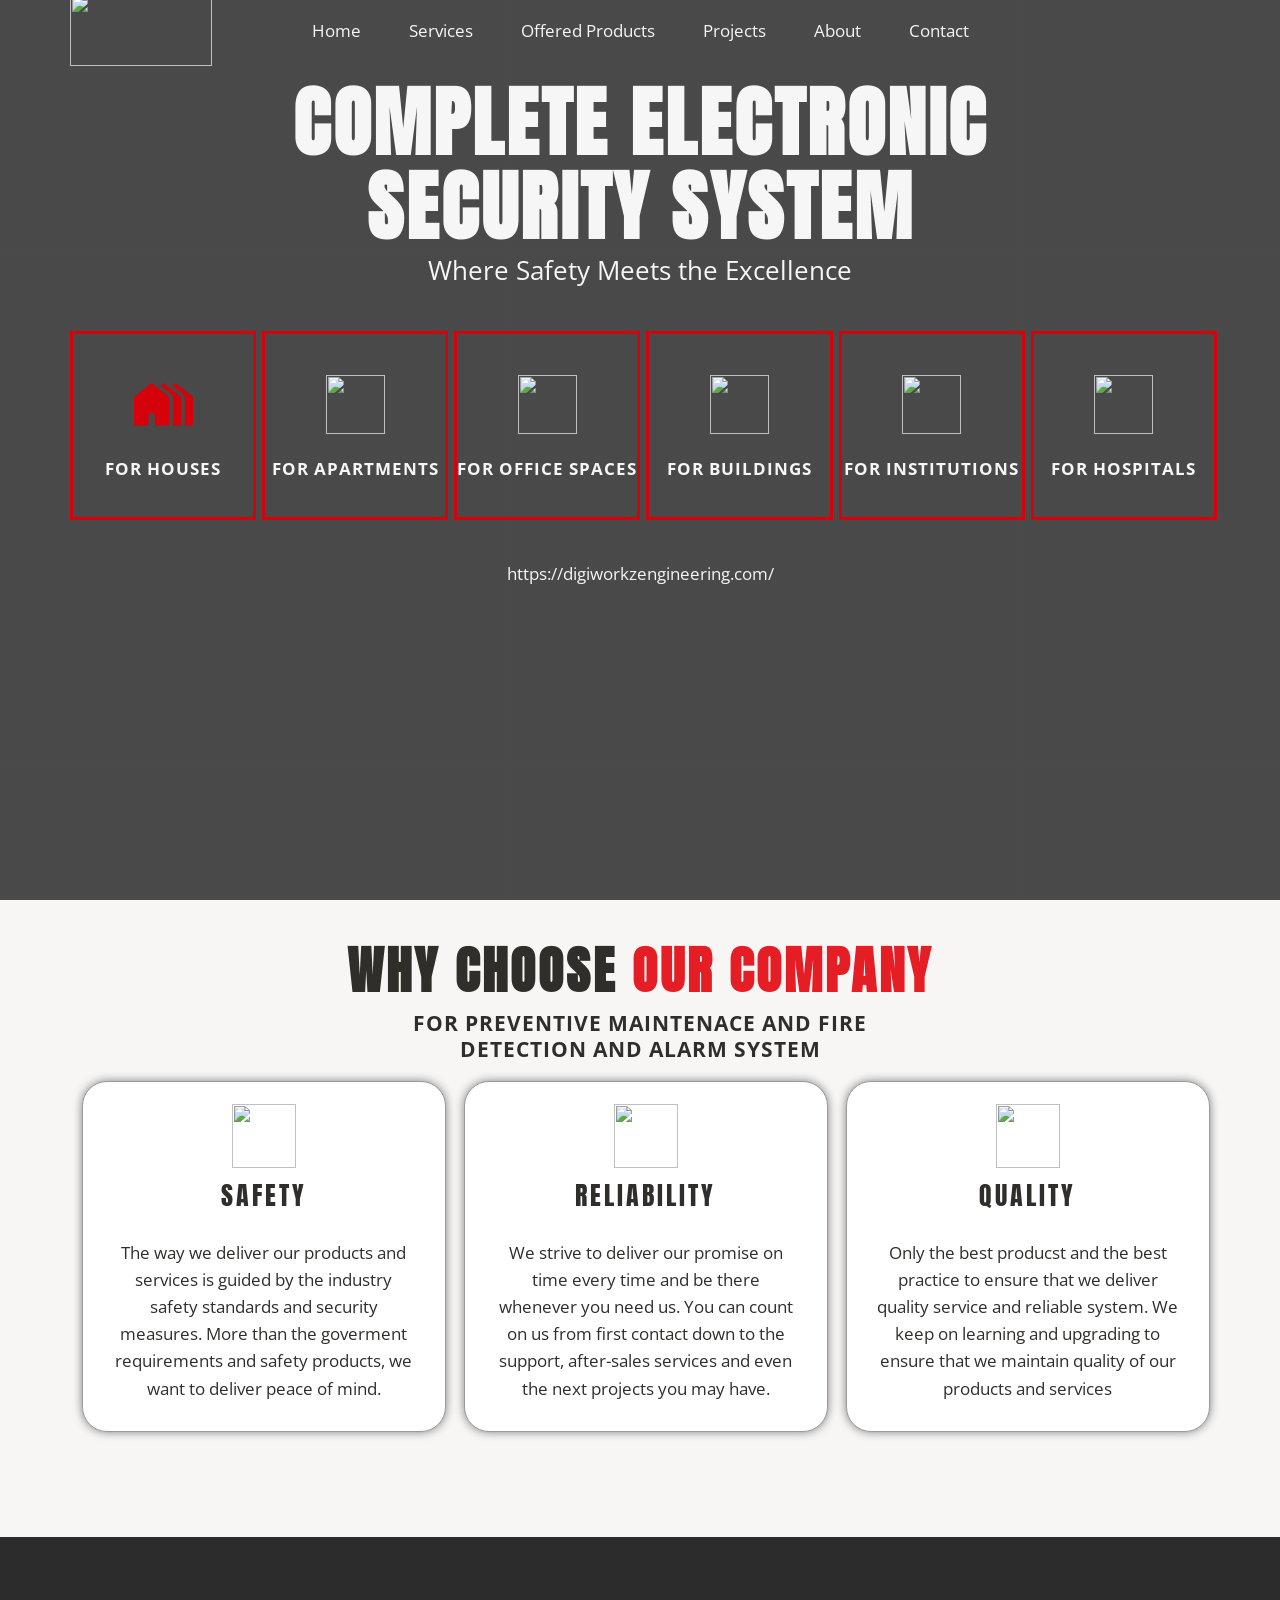
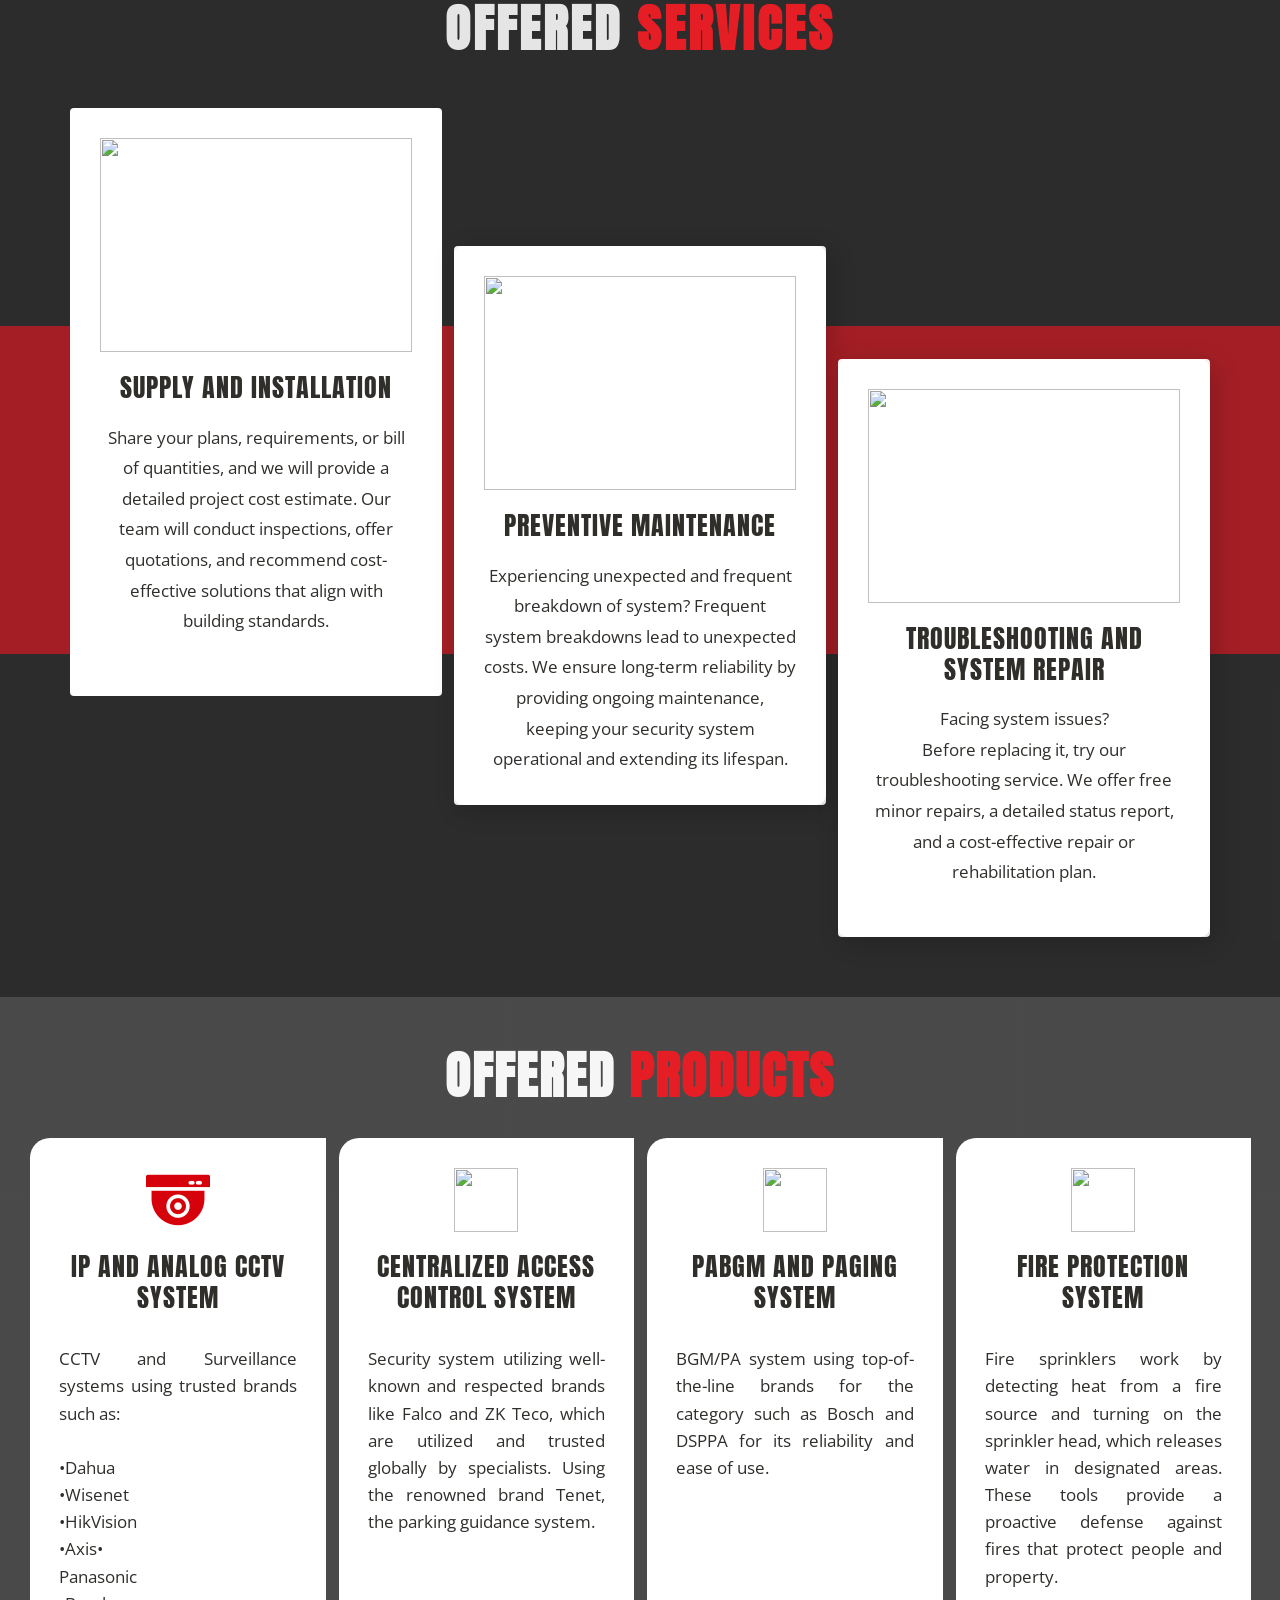
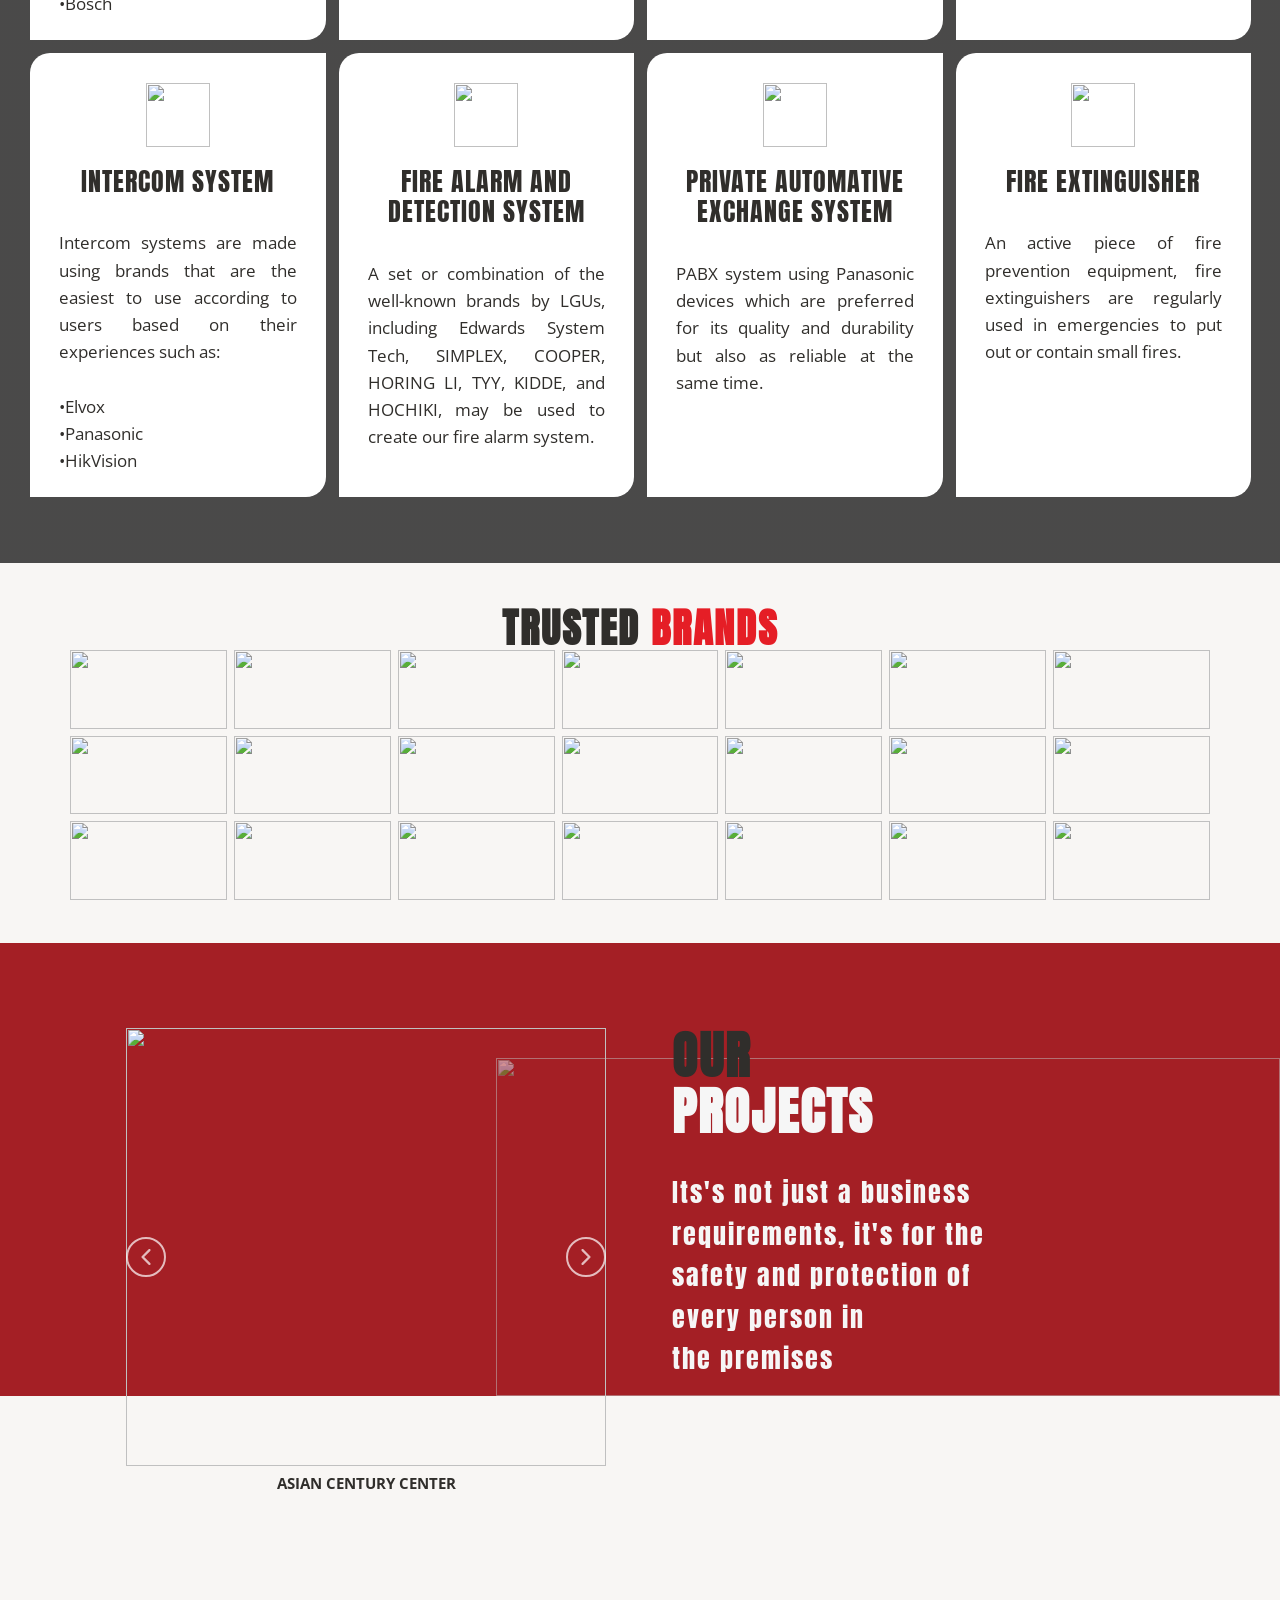
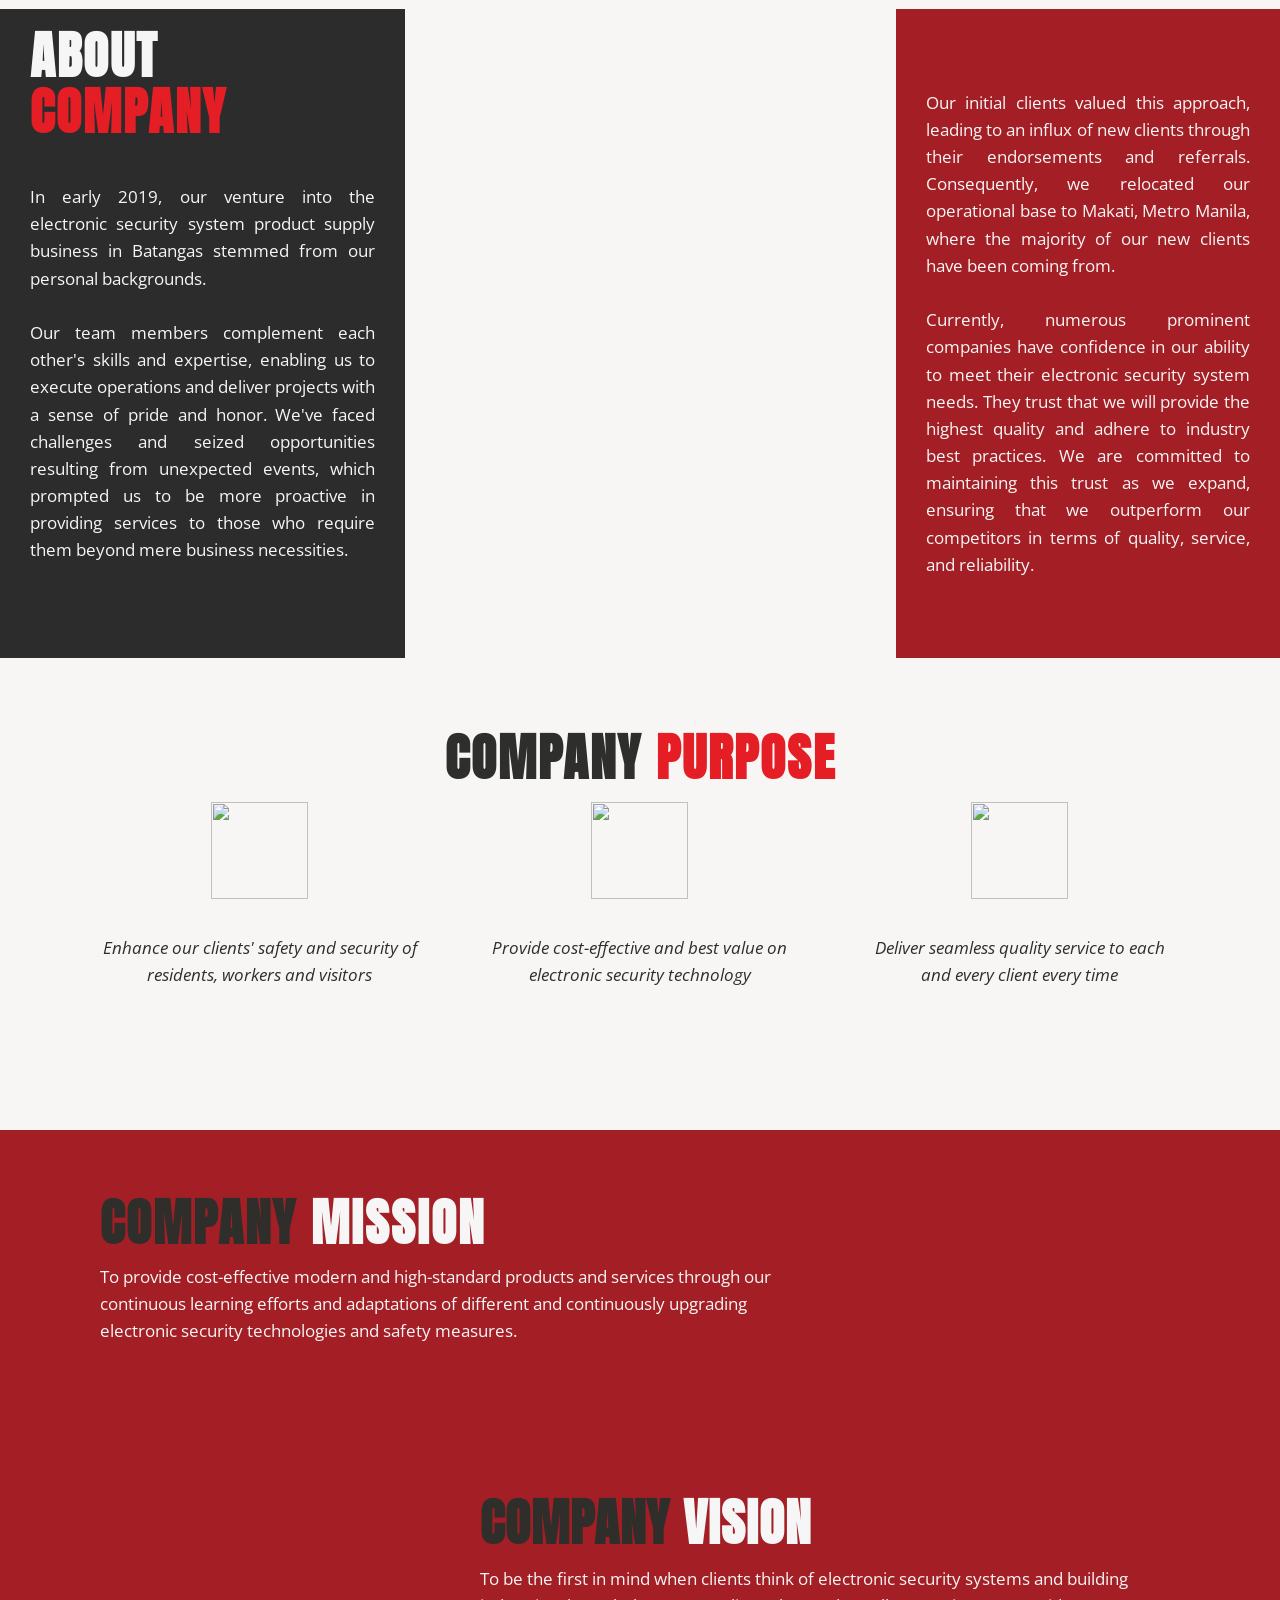
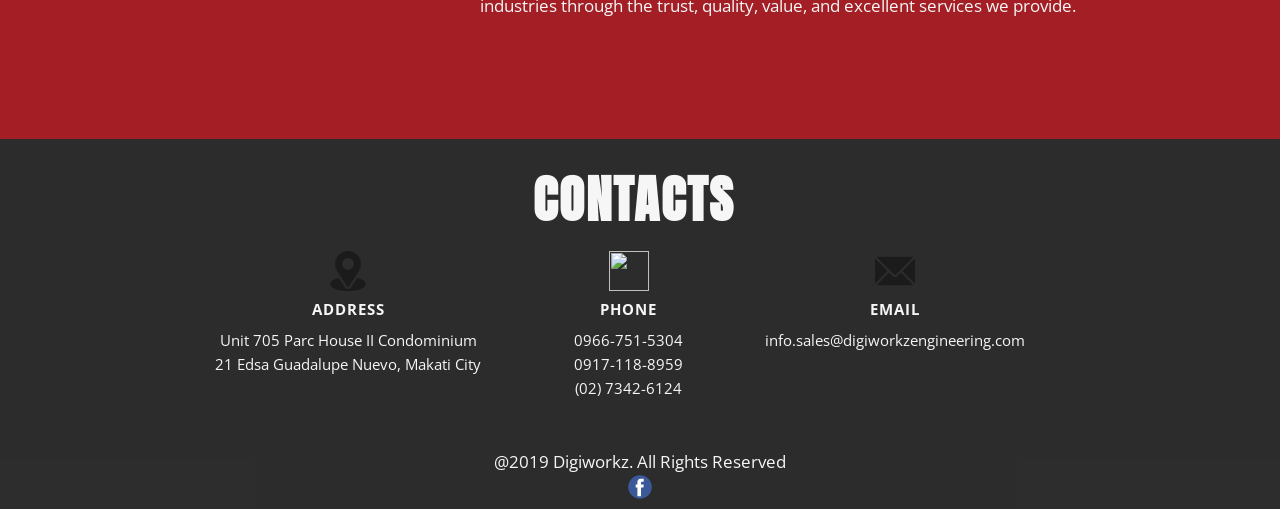
==== index.html @ f0f384eb "Add files via upload" ====
<!DOCTYPE html>
<html style="font-size: 17px;" lang="en"><head>
    <meta name="viewport" content="width=device-width, initial-scale=1.0">
    <meta charset="utf-8">
    <meta name="keywords" content="10 GreatestGuitar Playersof All Time, Steve Hackett, Jimmy Page, Happy Birthday, Jimmy Page, Carlos Santana, Oye como va">
    <meta name="description" content="">
    <title>Home</title>
    <link rel="stylesheet" href="nicepage.css" media="screen">
<link rel="stylesheet" href="index.css" media="screen">
    <script class="u-script" type="text/javascript" src="jquery.js" defer=""></script>
    <script class="u-script" type="text/javascript" src="nicepage.js" defer=""></script>
    <meta name="generator" content="Nicepage 7.7.3, nicepage.com">
    
    
    
    
    
    
    
    
    
    
    
    
    <link id="u-theme-google-font" rel="stylesheet" href="https://fonts.googleapis.com/css?family=Open+Sans:300,300i,400,400i,500,500i,600,600i,700,700i,800,800i|Anton:400">
    <link id="u-page-google-font" rel="stylesheet" href="https://fonts.googleapis.com/css?family=Anton:400">
    <script type="application/ld+json">{
		"@context": "http://schema.org",
		"@type": "Organization",
		"name": "digiworkz-website",
		"url": "/",
		"logo": "images/digiworkz-logo.png",
		"sameAs": [
				"https://www.facebook.com/digiworkz.ETI"
		]
}</script>
    <meta name="theme-color" content="#a68053">
    <meta property="og:title" content="Home">
    <meta property="og:description" content="">
    <meta property="og:type" content="website">
    <link rel="canonical" href="/">
  <meta data-intl-tel-input-cdn-path="intlTelInput/"></head>
  <body data-home-page="https://digiworkz-electronics.nicepage.io/Home.html?version=1b2db5d0-806a-5aff-078c-ea3e0a548af2" data-home-page-title="Home" data-path-to-root="./" data-include-products="false" class="u-body u-overlap u-overlap-contrast u-overlap-transparent u-xl-mode" data-lang="en"><header class="u-clearfix u-header u-shading u-sticky u-header" id="header"><div class="u-clearfix u-sheet u-valign-bottom-lg u-valign-bottom-sm u-sheet-1">
        <nav class="u-menu u-menu-one-level u-menu-open-right u-offcanvas u-menu-1">
          <div class="menu-collapse" style="font-size: 1rem; letter-spacing: 0px;">
            <a class="u-button-style u-custom-left-right-menu-spacing u-custom-padding-bottom u-custom-text-active-color u-custom-top-bottom-menu-spacing u-hamburger-link u-nav-link u-text-active-palette-1-base u-text-hover-palette-2-base" href="#">
              <svg class="u-svg-link" viewBox="0 0 24 24"><use xlink:href="#menu-hamburger"></use></svg>
              <svg class="u-svg-content" version="1.1" id="menu-hamburger" viewBox="0 0 16 16" x="0px" y="0px" xmlns:xlink="http://www.w3.org/1999/xlink" xmlns="http://www.w3.org/2000/svg"><g><rect y="1" width="16" height="2"></rect><rect y="7" width="16" height="2"></rect><rect y="13" width="16" height="2"></rect>
</g></svg>
            </a>
          </div>
          <div class="u-custom-menu u-nav-container">
            <ul class="u-nav u-unstyled u-nav-1"><li class="u-nav-item"><a class="u-button-style u-nav-link u-text-active-custom-color-3 u-text-hover-palette-2-base" href="./#block-8" data-page-id="12259484" style="padding: 10px 24px;">Home</a>
</li><li class="u-nav-item"><a class="u-button-style u-nav-link u-text-active-custom-color-3 u-text-hover-palette-2-base" href="./#sec-1909" data-page-id="12259484" style="padding: 10px 24px;">Services</a>
</li><li class="u-nav-item"><a class="u-button-style u-nav-link u-text-active-custom-color-3 u-text-hover-palette-2-base" href="./#block-9" data-page-id="12259484" style="padding: 10px 24px;">Offered Products</a>
</li><li class="u-nav-item"><a class="u-button-style u-nav-link u-text-active-custom-color-3 u-text-hover-palette-2-base" href="./#sec-5c3c" data-page-id="12259484" style="padding: 10px 24px;">Projects</a>
</li><li class="u-nav-item"><a class="u-button-style u-nav-link u-text-active-custom-color-3 u-text-hover-palette-2-base" href="./#sec-58e6" data-page-id="12259484" style="padding: 10px 24px;">About</a>
</li><li class="u-nav-item"><a class="u-button-style u-nav-link u-text-active-custom-color-3 u-text-hover-palette-2-base" href="./#block-7" data-page-id="12259484" style="padding: 10px 24px;">Contact</a>
</li></ul>
          </div>
          <div class="u-custom-menu u-nav-container-collapse">
            <div class="u-container-style u-custom-color-7 u-inner-container-layout u-opacity u-opacity-95 u-sidenav">
              <div class="u-inner-container-layout u-sidenav-overflow">
                <div class="u-menu-close"></div>
                <ul class="u-align-center u-custom-font u-heading-font u-nav u-popupmenu-items u-text-active-custom-color-2 u-text-hover-custom-color-2 u-unstyled u-nav-2"><li class="u-nav-item"><a class="u-button-style u-nav-link" href="./#block-8" data-page-id="12259484">Home</a>
</li><li class="u-nav-item"><a class="u-button-style u-nav-link" href="./#sec-1909" data-page-id="12259484">Services</a>
</li><li class="u-nav-item"><a class="u-button-style u-nav-link" href="./#block-9" data-page-id="12259484">Offered Products</a>
</li><li class="u-nav-item"><a class="u-button-style u-nav-link" href="./#sec-5c3c" data-page-id="12259484">Projects</a>
</li><li class="u-nav-item"><a class="u-button-style u-nav-link" href="./#sec-58e6" data-page-id="12259484">About</a>
</li><li class="u-nav-item"><a class="u-button-style u-nav-link" href="./#block-7" data-page-id="12259484">Contact</a>
</li></ul>
              </div>
            </div>
            <div class="u-custom-color-2 u-menu-overlay u-opacity u-opacity-70"></div>
          </div>
        </nav>
        <a href="#" class="u-image u-logo u-image-1" data-image-width="600" data-image-height="300">
          <img src="images/digiworkz-logo.png" class="u-logo-image u-logo-image-1">
        </a>
      </div></header> 
    <section class="skrollable skrollable-between u-align-center u-clearfix u-container-align-center u-container-align-center-lg u-container-align-center-xl u-image u-shading u-section-1" id="block-8" data-image-width="1066" data-image-height="851">
      <div class="u-clearfix u-sheet u-valign-middle-lg u-valign-middle-sm u-sheet-1">
        <h1 class="u-align-center u-text u-text-default-lg u-text-default-md u-text-default-sm u-text-default-xl u-text-1" data-animation-name="customAnimationIn" data-animation-duration="1000" data-animation-delay="0" data-animation-out="0">COMPLETE ELECTRONIC<br>SECURITY SYSTEM
        </h1>
        <p class="u-align-center u-large-text u-text u-text-variant u-text-2" data-animation-name="customAnimationIn" data-animation-duration="1000" data-animation-delay="200" data-animation-out="0">Where Safety Meets the Excellence </p>
        <div class="custom-expanded u-list u-list-1">
          <div class="u-repeater u-repeater-1">
            <div class="u-align-center u-border-3 u-border-custom-color-5 u-container-align-center u-container-align-center-lg u-container-align-center-md u-container-align-center-sm u-container-align-center-xl u-container-style u-custom-item u-list-item u-repeater-item u-shape-rectangle u-list-item-1" data-animation-name="customAnimationIn" data-animation-duration="1000" data-animation-delay="200" data-animation-direction="" data-animation-out="0">
              <div class="u-container-layout u-similar-container u-valign-middle-lg u-valign-middle-md u-valign-middle-sm u-container-layout-1"><span class="u-align-center u-file-icon u-icon u-text-custom-color-5 u-icon-1" data-animation-name="" data-animation-duration="0" data-animation-delay="0" data-animation-direction=""><img src="images/951875-3822b70a.png" alt=""></span>
                <h4 class="u-align-center u-custom-font u-text u-text-font u-text-3">for houses </h4>
              </div>
            </div>
            <div class="u-align-center u-border-3 u-border-custom-color-5 u-container-align-center u-container-align-center-lg u-container-align-center-md u-container-align-center-sm u-container-align-center-xl u-container-style u-custom-item u-list-item u-repeater-item u-shape-rectangle u-list-item-2" data-animation-name="customAnimationIn" data-animation-duration="1000" data-animation-delay="400" data-animation-direction="" data-animation-out="0">
              <div class="u-container-layout u-similar-container u-valign-middle-lg u-valign-middle-md u-valign-middle-sm u-container-layout-2"><span class="u-align-center u-file-icon u-icon u-text-custom-color-5 u-icon-2" data-animation-name="" data-animation-duration="0" data-animation-delay="0" data-animation-direction=""><img src="images/4292411-00d73903.png" alt=""></span>
                <h4 class="u-align-center u-custom-font u-text u-text-font u-text-4">for apartments</h4>
              </div>
            </div>
            <div class="u-align-center u-border-3 u-border-custom-color-5 u-container-align-center u-container-align-center-lg u-container-align-center-md u-container-align-center-sm u-container-align-center-xl u-container-style u-custom-item u-list-item u-repeater-item u-shape-rectangle u-list-item-3" data-animation-name="customAnimationIn" data-animation-duration="1000" data-animation-delay="600" data-animation-direction="" data-animation-out="0">
              <div class="u-container-layout u-similar-container u-valign-middle-lg u-valign-middle-md u-valign-middle-sm u-container-layout-3"><span class="u-align-center u-file-icon u-icon u-text-custom-color-5 u-icon-3" data-animation-name="" data-animation-duration="0" data-animation-delay="0" data-animation-direction=""><img src="images/9511955-8c9c8c03.png" alt=""></span>
                <h4 class="u-align-center u-custom-font u-text u-text-font u-text-5">for office spaces</h4>
              </div>
            </div>
            <div class="u-align-center u-border-3 u-border-custom-color-5 u-container-align-center u-container-align-center-lg u-container-align-center-md u-container-align-center-sm u-container-align-center-xl u-container-style u-custom-item u-list-item u-repeater-item u-shape-rectangle u-list-item-4" data-animation-name="customAnimationIn" data-animation-duration="1000" data-animation-delay="800" data-animation-direction="" data-animation-out="0">
              <div class="u-container-layout u-similar-container u-valign-middle-lg u-valign-middle-md u-valign-middle-sm u-container-layout-4"><span class="u-align-center u-file-icon u-icon u-text-custom-color-5 u-icon-4" data-animation-name="" data-animation-duration="0" data-animation-delay="0" data-animation-direction=""><img src="images/1982249-6351e0b7.png" alt=""></span>
                <h4 class="u-align-center u-custom-font u-text u-text-font u-text-6">for buildings</h4>
              </div>
            </div>
            <div class="u-align-center u-border-3 u-border-custom-color-5 u-container-align-center u-container-align-center-lg u-container-align-center-md u-container-align-center-sm u-container-align-center-xl u-container-style u-custom-item u-list-item u-repeater-item u-shape-rectangle u-list-item-5" data-animation-name="customAnimationIn" data-animation-duration="1000" data-animation-delay="1000" data-animation-direction="" data-animation-out="0">
              <div class="u-container-layout u-similar-container u-valign-middle-lg u-valign-middle-md u-valign-middle-sm u-container-layout-5"><span class="u-align-center u-file-icon u-icon u-text-custom-color-5 u-icon-5" data-animation-name="" data-animation-duration="0" data-animation-delay="0" data-animation-direction=""><img src="images/3720419-00f6be57.png" alt=""></span>
                <h4 class="u-align-center u-custom-font u-text u-text-font u-text-7">for institutions</h4>
              </div>
            </div>
            <div class="u-align-center u-border-3 u-border-custom-color-5 u-container-align-center u-container-align-center-lg u-container-align-center-md u-container-align-center-sm u-container-align-center-xl u-container-style u-custom-item u-list-item u-repeater-item u-shape-rectangle u-list-item-6" data-animation-name="customAnimationIn" data-animation-duration="1000" data-animation-delay="1200" data-animation-direction="" data-animation-out="0">
              <div class="u-container-layout u-similar-container u-valign-middle-lg u-valign-middle-md u-valign-middle-sm u-container-layout-6"><span class="u-align-center u-file-icon u-icon u-text-custom-color-5 u-icon-6" data-animation-name="" data-animation-duration="0" data-animation-delay="0" data-animation-direction=""><img src="images/3809392-067cf690.png" alt=""></span>
                <h4 class="u-align-center u-custom-font u-text u-text-font u-text-8">for hospitals</h4>
              </div>
            </div>
          </div>
        </div>
        <p class="u-align-center u-text u-text-9">https://digiworkzengineering.com/</p>
      </div>
    </section>
    <section class="u-clearfix u-section-2" id="sec-9fa9">
      <div class="u-clearfix u-sheet u-sheet-1">
        <h2 class="u-align-center u-text u-text-default-lg u-text-default-md u-text-default-sm u-text-default-xl u-text-1" data-animation-name="customAnimationIn" data-animation-duration="1000" data-animation-delay="0" data-animation-out="0">why choose <span class="u-text-custom-color-3">our company</span>
        </h2>
        <h5 class="u-align-center u-custom-font u-text u-text-font u-text-2" data-animation-name="customAnimationIn" data-animation-duration="1000" data-animation-delay="600" data-animation-out="0"> For Pre​ventive Maintenace and Fire Detecti​on and Alarm System</h5>
        <div class="u-align-center-xs u-expanded-width-md u-expanded-width-sm u-expanded-width-xs u-list u-list-1">
          <div class="u-repeater u-repeater-1">
            <div class="u-border-1 u-border-grey-40 u-container-style u-custom-item u-list-item u-radius u-repeater-item u-shape-round u-white u-list-item-1" data-animation-name="customAnimationIn" data-animation-duration="1000" data-animation-delay="400" data-animation-out="0">
              <div class="u-container-layout u-similar-container u-container-layout-1"><span class="u-align-center u-file-icon u-icon u-text-custom-color-3 u-icon-1" data-animation-name="" data-animation-duration="0" data-animation-delay="0" data-animation-direction=""><img src="images/1161439-f2b1f3ed.png" alt=""></span>
                <h4 class="u-align-center u-text u-text-default u-text-3">SAFETY</h4>
                <p class="u-align-center u-text u-text-4" data-animation-out="0"> The way we deliver our products and services is guided by the industry safety standards and security measures. More than the goverment requirements and safety products, we want to deliver peace of mind.</p>
              </div>
            </div>
            <div class="u-border-1 u-border-grey-40 u-container-style u-custom-item u-list-item u-radius u-repeater-item u-shape-round u-white u-list-item-2" data-animation-name="customAnimationIn" data-animation-duration="1000" data-animation-delay="400" data-animation-out="0">
              <div class="u-container-layout u-similar-container u-container-layout-2"><span class="u-align-center u-file-icon u-icon u-text-custom-color-3 u-icon-2" data-animation-name="" data-animation-duration="0" data-animation-delay="0" data-animation-direction=""><img src="images/1326649-0a27b09c.png" alt=""></span>
                <h4 class="u-align-center u-text u-text-default u-text-5"> reliability</h4>
                <p class="u-align-center u-text u-text-6" data-animation-out="0"> We strive to deliver our promise on time every time and be there whenever you need us. You can count on us from first contact down to the support, after-sales services and even the next projects you may have.</p>
              </div>
            </div>
            <div class="u-border-1 u-border-grey-40 u-container-style u-custom-item u-list-item u-radius u-repeater-item u-shape-round u-white u-list-item-3" data-animation-name="customAnimationIn" data-animation-duration="1000" data-animation-delay="400" data-animation-out="0">
              <div class="u-container-layout u-similar-container u-container-layout-3"><span class="u-align-center u-file-icon u-icon u-text-custom-color-3 u-icon-3" data-animation-name="" data-animation-duration="0" data-animation-delay="0" data-animation-direction=""><img src="images/3261211-ecb3f449.png" alt=""></span>
                <h4 class="u-align-center u-text u-text-default u-text-7"> quality</h4>
                <p class="u-align-center u-text u-text-8" data-animation-out="0"> Only the best producst and the best practice to ensure that we deliver quality service and reliable system. We keep on learning and upgrading to ensure that we maintain quality of our products and services</p>
              </div>
            </div>
          </div>
        </div>
      </div>
    </section>
    <section class="u-align-center u-clearfix u-container-align-center u-container-align-center-lg u-container-align-center-xl u-custom-color-2 u-valign-middle-lg u-valign-middle-sm u-section-3" id="sec-1909">
      <h2 class="u-text u-text-default u-text-palette-3-base u-text-1" data-animation-name="customAnimationIn" data-animation-duration="1000" data-animation-delay="0" data-animation-out="0"><span class="u-text-custom-color-1">OFFERED</span>&nbsp;<span class="u-text-custom-color-3">SERVICES</span>
      </h2>
      <div class="u-custom-color-7 u-expanded-width u-shape u-shape-rectangle u-shape-1"></div>
      <div class="data-layout-selected u-clearfix u-gutter-12 u-layout-wrap u-layout-wrap-1">
        <div class="u-gutter-0 u-layout">
          <div class="u-layout-row">
            <div class="u-size-20">
              <div class="u-layout-col">
                <div class="u-align-center u-container-align-center u-container-align-center-lg u-container-align-center-md u-container-align-center-sm u-container-align-center-xl u-container-style u-hover-feature u-layout-cell u-radius-10 u-shape-round u-size-30 u-white u-layout-cell-1" data-animation-name="customAnimationIn" data-animation-duration="1000" data-animation-delay="0" data-animation-out="0">
                  <div class="u-container-layout u-valign-top-lg u-valign-top-md u-valign-top-sm u-container-layout-1">
                    <img class="custom-expanded u-expanded-width-lg u-expanded-width-md u-expanded-width-sm u-expanded-width-xl u-image u-image-1" src="images/s26.png" data-image-width="626" data-image-height="418">
                    <h4 class="u-text u-text-default u-text-2">SUPPLY AND INSTALLATION</h4>
                    <p class="u-text u-text-3"> Share your plans, requirements, or bill of quantities, and we will provide a detailed project cost estimate. Our team will conduct inspections, offer quotations, and recommend cost-effective solutions that align with building standards. </p>
                  </div>
                </div>
                <div class="u-container-style u-hidden-md u-hidden-sm u-hidden-xs u-layout-cell u-size-30 u-layout-cell-2">
                  <div class="u-container-layout u-container-layout-2"></div>
                </div>
              </div>
            </div>
            <div class="u-size-20">
              <div class="u-layout-col">
                <div class="u-container-style u-hidden-md u-hidden-sm u-hidden-xs u-layout-cell u-size-20 u-layout-cell-3">
                  <div class="u-container-layout u-container-layout-3"></div>
                </div>
                <div class="u-align-center u-container-align-center u-container-align-center-lg u-container-align-center-md u-container-align-center-sm u-container-align-center-xl u-container-style u-layout-cell u-radius-10 u-shape-round u-size-20 u-white u-layout-cell-4" data-animation-name="customAnimationIn" data-animation-duration="1000" data-animation-delay="0" data-animation-out="0">
                  <div class="u-container-layout u-valign-top-lg u-valign-top-md u-valign-top-sm u-valign-top-xs u-container-layout-4">
                    <img class="u-expanded-width-lg u-expanded-width-md u-expanded-width-sm u-expanded-width-xl u-image u-image-2" src="images/s27.png" data-image-width="770" data-image-height="756">
                    <h4 class="u-text u-text-default u-text-4">PREVENTIVE MAINTENANCE</h4>
                    <p class="u-text u-text-5"> Experiencing unexpected and frequent breakdown of system? Frequent system breakdowns lead to unexpected costs. We ensure long-term reliability by providing ongoing maintenance, keeping your security system operational and extending its lifespan.</p>
                  </div>
                </div>
                <div class="u-container-style u-hidden-md u-hidden-sm u-hidden-xs u-layout-cell u-size-20 u-layout-cell-5">
                  <div class="u-container-layout u-container-layout-5"></div>
                </div>
              </div>
            </div>
            <div class="u-size-20">
              <div class="u-layout-col">
                <div class="u-container-style u-hidden-md u-hidden-sm u-hidden-xs u-layout-cell u-size-30 u-layout-cell-6">
                  <div class="u-container-layout u-container-layout-6"></div>
                </div>
                <div class="u-align-center u-container-align-center u-container-align-center-lg u-container-align-center-md u-container-align-center-sm u-container-align-center-xl u-container-style u-layout-cell u-radius-10 u-shape-round u-size-30 u-white u-layout-cell-7" data-animation-name="customAnimationIn" data-animation-duration="1000" data-animation-delay="0" data-animation-out="0">
                  <div class="u-container-layout u-valign-top-lg u-valign-top-md u-valign-top-sm u-container-layout-7">
                    <img class="u-expanded-width-lg u-expanded-width-xl u-image u-image-3" src="images/s28.png" data-image-width="778" data-image-height="807">
                    <h4 class="u-text u-text-default u-text-6">TROUBLESHOOTING AND SYSTEM REPAIR</h4>
                    <p class="u-text u-text-7"> Facing system issues? <br>Before replacing it, try our troubleshooting service. We offer free minor repairs, a detailed status report, and a cost-effective repair or rehabilitation plan.
                    </p>
                  </div>
                </div>
              </div>
            </div>
          </div>
        </div>
      </div>
      
    </section>
    <section class="u-align-center u-clearfix u-container-align-center u-container-align-center-lg u-container-align-center-md u-container-align-center-sm u-container-align-center-xl u-image u-shading u-section-4" id="block-9">
      <div class="u-clearfix u-sheet u-valign-middle-lg u-valign-middle-sm u-valign-middle-xs u-sheet-1">
        <h2 class="u-align-center u-text u-text-default u-text-1" data-animation-name="customAnimationIn" data-animation-duration="1000" data-animation-delay="0" data-animation-out="0">OFFERED <span class="u-text-custom-color-3">PRODUCTS</span>
        </h2>
        <div class="u-expanded-width-md u-expanded-width-sm u-expanded-width-xs u-list u-list-1">
          <div class="u-repeater u-repeater-1">
            <div class="u-container-style u-list-item u-radius u-repeater-item u-shape-round u-white u-list-item-1" data-animation-name="customAnimationIn" data-animation-duration="1000" data-animation-delay="0" data-animation-out="0">
              <div class="u-container-layout u-similar-container u-valign-top-lg u-valign-top-md u-valign-top-sm u-valign-top-xs u-container-layout-1"><span class="u-file-icon u-icon u-text-custom-color-5 u-icon-1"><img src="images/918752-10862d2c.png" alt=""></span>
                <h4 class="u-align-center u-text u-text-2">IP AND ANALOG CCTV SYSTEM</h4>
                <p class="u-align-justify u-text u-text-default u-text-3"> CCTV and Surveillance​ systems using trusted brands such as:<br>
                  <br>•Dahua<br>•Wisenet<br>•HikVision<br>•Axis•<br>Panasonic<br>•Bosch
                </p>
              </div>
            </div>
            <div class="u-container-style u-list-item u-radius u-repeater-item u-shape-round u-white u-list-item-2" data-animation-name="customAnimationIn" data-animation-duration="1000" data-animation-delay="0" data-animation-out="0">
              <div class="u-container-layout u-similar-container u-valign-top-lg u-valign-top-md u-valign-top-sm u-valign-top-xs u-container-layout-2"><span class="u-file-icon u-icon u-text-custom-color-5 u-icon-2"><img src="images/4773478-443d5913.png" alt=""></span>
                <h4 class="u-align-center u-text u-text-4"> Centralized Access Control System</h4>
                <p class="u-align-justify u-text u-text-default u-text-5"> Security system utilizing well-known and respected brands like Falco and ZK Teco, which are utilized and trusted globally by specialists. Using the renowned brand Tenet, the parking guidance system.</p>
              </div>
            </div>
            <div class="u-container-style u-list-item u-radius u-repeater-item u-shape-round u-white u-list-item-3" data-animation-name="customAnimationIn" data-animation-duration="1000" data-animation-delay="0" data-animation-out="0">
              <div class="u-container-layout u-similar-container u-valign-top-lg u-valign-top-md u-valign-top-sm u-valign-top-xs u-container-layout-3"><span class="u-file-icon u-icon u-text-custom-color-5 u-icon-3"><img src="images/3170056-60fbcd4d.png" alt=""></span>
                <h4 class="u-align-center u-text u-text-6"> PABGM and Paging System</h4>
                <p class="u-align-justify u-text u-text-default u-text-7"> BGM/PA system using top-of-the-line brands for the category such as Bosch and DSPPA for its reliability and ease of use.</p>
              </div>
            </div>
            <div class="u-container-style u-list-item u-radius u-repeater-item u-shape-round u-white u-list-item-4" data-animation-name="customAnimationIn" data-animation-duration="1000" data-animation-delay="0" data-animation-out="0">
              <div class="u-container-layout u-similar-container u-valign-top-lg u-valign-top-md u-valign-top-sm u-valign-top-xs u-container-layout-4"><span class="u-file-icon u-icon u-text-custom-color-5 u-icon-4"><img src="images/2785728-0d87667a.png" alt=""></span>
                <h4 class="u-align-center u-text u-text-8"> Fire Protection System</h4>
                <p class="u-align-justify u-text u-text-default u-text-9"> Fire sprinklers work by detecting heat from a fire source and turning on the sprinkler head, which releases water in designated areas. These tools provide a proactive defense against fires that protect people and property.</p>
              </div>
            </div>
            <div class="u-container-style u-list-item u-radius u-repeater-item u-shape-round u-white u-list-item-5" data-animation-name="customAnimationIn" data-animation-duration="1000" data-animation-delay="0" data-animation-out="0">
              <div class="u-container-layout u-similar-container u-valign-top-lg u-valign-top-md u-valign-top-sm u-valign-top-xs u-container-layout-5"><span class="u-file-icon u-icon u-text-custom-color-5 u-icon-5"><img src="images/2660905-e95e8ac9.png" alt=""></span>
                <h4 class="u-align-center u-text u-text-10"> Intercom System</h4>
                <p class="u-align-justify u-text u-text-default u-text-11"> Intercom systems are made using brands that are the easiest to use according to users based on their experiences such as: <br>
                  <br>•Elvox <br>•Panasonic <br>•HikVision
                </p>
              </div>
            </div>
            <div class="u-container-style u-list-item u-radius u-repeater-item u-shape-round u-white u-list-item-6" data-animation-name="customAnimationIn" data-animation-duration="1000" data-animation-delay="0" data-animation-out="0">
              <div class="u-container-layout u-similar-container u-valign-top-lg u-valign-top-md u-valign-top-sm u-valign-top-xs u-container-layout-6"><span class="u-file-icon u-icon u-text-custom-color-5 u-icon-6"><img src="images/2483705-29293793.png" alt=""></span>
                <h4 class="u-align-center u-text u-text-12"> Fire Alarm and Detection System</h4>
                <p class="u-align-justify u-text u-text-default u-text-13"> A set or combination of the well-known brands by LGUs, including Edwards System Tech, SIMPLEX, COOPER, HORING LI, TYY, KIDDE, and HOCHIKI, may be used to create our fire alarm system.</p>
              </div>
            </div>
            <div class="u-container-style u-list-item u-radius u-repeater-item u-shape-round u-white u-list-item-7" data-animation-name="customAnimationIn" data-animation-duration="1000" data-animation-delay="0" data-animation-out="0">
              <div class="u-container-layout u-similar-container u-valign-top-lg u-valign-top-md u-valign-top-sm u-valign-top-xs u-container-layout-7"><span class="u-file-icon u-icon u-text-custom-color-5 u-icon-7"><img src="images/4896465-b9c34099.png" alt=""></span>
                <h4 class="u-align-center u-text u-text-14"> Private automative Exchange System</h4>
                <p class="u-align-justify u-text u-text-default u-text-15"> PABX system using Panasonic devices which are preferred for its quality and durability but also as reliable at the same time.</p>
              </div>
            </div>
            <div class="u-container-style u-list-item u-radius u-repeater-item u-shape-round u-white u-list-item-8" data-animation-name="customAnimationIn" data-animation-duration="1000" data-animation-delay="0" data-animation-out="0">
              <div class="u-container-layout u-similar-container u-valign-top-lg u-valign-top-md u-valign-top-sm u-valign-top-xs u-container-layout-8"><span class="u-file-icon u-icon u-text-custom-color-5 u-icon-8"><img src="images/4473049-8bda90eb.png" alt=""></span>
                <h4 class="u-align-center u-text u-text-16"> Fire Extinguisher</h4>
                <p class="u-align-justify u-text u-text-default u-text-17"> An active piece of fire prevention equipment, fire extinguishers are regularly used in emergencies to put out or contain small fires.</p>
              </div>
            </div>
          </div>
        </div>
      </div>
    </section>
    <section class="u-clearfix u-section-5" id="sec-9db2">
      <div class="u-clearfix u-sheet u-valign-middle-md u-valign-middle-xl u-sheet-1">
        <h2 class="u-text u-text-default u-text-1">TRUSTED&nbsp;<span class="u-text-custom-color-3">BRANDS</span>
        </h2>
        <div class="custom-expanded u-gallery u-layout-grid u-lightbox u-no-transition u-show-text-none u-gallery-1">
          <div class="u-gallery-inner u-gallery-inner-1">
            <div class="u-effect-hover-zoom u-gallery-item">
              <div class="u-back-slide" data-image-width="1920" data-image-height="384">
                <img class="u-back-image u-expanded u-image-contain" src="images/dsppa-logo.png">
              </div>
              <div class="u-over-slide u-shading u-over-slide-1"></div>
            </div>
            <div class="u-effect-hover-zoom u-gallery-item">
              <div class="u-back-slide" data-image-width="1920" data-image-height="572">
                <img class="u-back-image u-expanded u-image-contain" src="images/dahua-logo.png">
              </div>
              <div class="u-over-slide u-shading u-over-slide-2"></div>
            </div>
            <div class="u-effect-hover-zoom u-gallery-item">
              <div class="u-back-slide" data-image-width="1063" data-image-height="235">
                <img class="u-back-image u-expanded u-image-contain" src="images/honeywell-logo.png">
              </div>
              <div class="u-over-slide u-shading u-over-slide-3"></div>
            </div>
            <div class="u-effect-hover-zoom u-gallery-item">
              <div class="u-back-slide" data-image-width="5000" data-image-height="769">
                <img class="u-back-image u-expanded u-image-contain" src="images/panasonic-logo.png">
              </div>
              <div class="u-over-slide u-shading u-over-slide-4"></div>
            </div>
            <div class="u-effect-hover-zoom u-gallery-item">
              <div class="u-back-slide" data-image-width="5569" data-image-height="991">
                <img class="u-back-image u-expanded u-image-contain" src="images/siemens-logo.png">
              </div>
              <div class="u-over-slide u-shading u-over-slide-5"></div>
            </div>
            <div class="u-effect-hover-zoom u-gallery-item">
              <div class="u-back-slide" data-image-width="915" data-image-height="146">
                <img class="u-back-image u-expanded u-image-contain" src="images/wisenet-logo.png">
              </div>
              <div class="u-over-slide u-shading u-over-slide-6"></div>
            </div>
            <div class="u-effect-hover-zoom u-gallery-item">
              <div class="u-back-slide" data-image-width="5000" data-image-height="1514">
                <img class="u-back-image u-expanded u-image-contain" src="images/zkteco-logo.png">
              </div>
              <div class="u-over-slide u-shading u-over-slide-7"></div>
            </div>
            <div class="u-effect-hover-zoom u-gallery-item">
              <div class="u-back-slide" data-image-width="2400" data-image-height="2400">
                <img class="u-back-image u-expanded u-image-contain" src="images/cooper-logo.png">
              </div>
              <div class="u-over-slide u-shading u-over-slide-8"></div>
            </div>
            <div class="u-effect-hover-zoom u-gallery-item">
              <div class="u-back-slide" data-image-width="1200" data-image-height="197">
                <img class="u-back-image u-expanded u-image-contain" src="images/hochiki-logo.png">
              </div>
              <div class="u-over-slide u-shading u-over-slide-9"></div>
            </div>
            <div class="u-effect-hover-zoom u-gallery-item">
              <div class="u-back-slide" data-image-width="1579" data-image-height="433">
                <img class="u-back-image u-expanded u-image-contain" src="images/notifier-logo.png">
              </div>
              <div class="u-over-slide u-shading u-over-slide-10"></div>
            </div>
            <div class="u-effect-hover-zoom u-gallery-item">
              <div class="u-back-slide" data-image-width="2364" data-image-height="508">
                <img class="u-back-image u-expanded u-image-contain" src="images/simplex-logo.png">
              </div>
              <div class="u-over-slide u-shading u-over-slide-11"></div>
            </div>
            <div class="u-effect-hover-zoom u-gallery-item">
              <div class="u-back-slide" data-image-width="337" data-image-height="94">
                <img class="u-back-image u-expanded u-image-contain" src="images/tyy-logo.png">
              </div>
              <div class="u-over-slide u-shading u-over-slide-12"></div>
            </div>
            <div class="u-effect-hover-zoom u-gallery-item">
              <div class="u-back-slide" data-image-width="5000" data-image-height="700">
                <img class="u-back-image u-expanded u-image-contain" src="images/hikvision-logo.png">
              </div>
              <div class="u-over-slide u-shading u-over-slide-13"></div>
            </div>
            <div class="u-effect-hover-zoom u-gallery-item">
              <div class="u-back-slide" data-image-width="436" data-image-height="202">
                <img class="u-back-image u-expanded u-image-contain" src="images/horingli-logo.png">
              </div>
              <div class="u-over-slide u-shading u-over-slide-14"></div>
            </div>
            <div class="u-effect-hover-zoom u-gallery-item">
              <div class="u-back-slide" data-image-width="2313" data-image-height="962">
                <img class="u-back-image u-expanded u-image-contain" src="images/kidde-logo.png">
              </div>
              <div class="u-over-slide u-shading u-over-slide-15"></div>
            </div>
            <div class="u-effect-hover-zoom u-gallery-item">
              <div class="u-back-slide" data-image-width="523" data-image-height="337">
                <img class="u-back-image u-expanded u-image-contain" src="images/axis-capital-logo.png">
              </div>
              <div class="u-over-slide u-shading u-over-slide-16"></div>
            </div>
            <div class="u-effect-hover-zoom u-gallery-item">
              <div class="u-back-slide" data-image-width="300" data-image-height="62">
                <img class="u-back-image u-expanded u-image-contain" src="images/elvox-logo.png">
              </div>
              <div class="u-over-slide u-shading u-over-slide-17"></div>
            </div>
            <div class="u-effect-hover-zoom u-gallery-item">
              <div class="u-back-slide" data-image-width="648" data-image-height="162">
                <img class="u-back-image u-expanded u-image-contain" src="images/fm200-logo.png">
              </div>
              <div class="u-over-slide u-shading u-over-slide-18"></div>
            </div>
            <div class="u-effect-hover-zoom u-gallery-item">
              <div class="u-back-slide" data-image-width="266" data-image-height="118">
                <img class="u-back-image u-expanded u-image-contain" src="images/gst-logo.png">
              </div>
              <div class="u-over-slide u-shading u-over-slide-19"></div>
            </div>
            <div class="u-effect-hover-zoom u-gallery-item">
              <div class="u-back-slide" data-image-width="1097" data-image-height="368">
                <img class="u-back-image u-expanded u-image-contain" src="images/amerex-logo.png">
              </div>
              <div class="u-over-slide u-shading u-over-slide-20"></div>
            </div>
            <div class="u-effect-hover-zoom u-gallery-item">
              <div class="u-back-slide" data-image-width="625" data-image-height="399">
                <img class="u-back-image u-expanded u-image-contain" src="images/apollo-logo.png">
              </div>
              <div class="u-over-slide u-shading u-over-slide-21"></div>
            </div>
          </div>
        </div>
      </div>
    </section>
    <section class="u-align-center u-clearfix u-container-align-center u-valign-top-lg u-section-6" id="sec-5c3c">
      <div class="u-custom-color-12 u-expanded-width u-shape u-shape-rectangle u-shape-1"></div>
      <img src="images/bg2.png" alt="" class="custom-expanded u-image u-image-default u-opacity u-opacity-50 u-image-1" data-image-width="1600" data-image-height="690">
      <h2 class="u-align-left u-text u-text-1" data-animation-name="customAnimationIn" data-animation-duration="1500">Our&nbsp;<span class="u-text-body-alt-color">
          <br>Projects</span>
      </h2>
      <div class="u-carousel u-carousel-duration-750 u-carousel-right u-gallery u-layout-carousel u-lightbox u-show-text-always u-thumbnails-position-bottom u-gallery-1" id="carousel-4772" data-interval="3500" data-u-ride="carousel">
        <div class="u-carousel-inner u-gallery-inner u-gallery-inner-1" role="listbox">
          <div class="u-active u-carousel-item u-gallery-item u-carousel-item-1">
            <div class="u-back-slide" data-image-width="2000" data-image-height="2500">
              <img class="u-back-image u-expanded u-back-image-1" src="images/p1.png">
            </div>
            <div class="u-over-slide u-over-slide-1">
              <p class="u-gallery-heading u-large-text u-text-variant" style="font-size: 0.882353rem; font-weight: 700; line-height: 1; background-image: none;">ASIAN CENTURY CENTER</p>
            </div>
          </div>
          <div class="u-carousel-item u-gallery-item u-carousel-item-2">
            <div class="u-back-slide" data-image-width="1740" data-image-height="904">
              <img class="u-back-image u-expanded u-back-image-2" src="images/p2.png" alt="AVIDA TOWER SUCAT">
            </div>
            <div class="u-over-slide u-over-slide-2">
              <p class="u-gallery-heading u-large-text u-text-variant" style="font-size: 0.882353rem; font-weight: 700; line-height: 1; background-image: none;">AVIDA TOWER SUCAT</p>
            </div>
          </div>
          <div class="u-carousel-item u-gallery-item u-carousel-item-3">
            <div class="u-back-slide" data-image-width="3000" data-image-height="1760">
              <img class="u-back-image u-expanded u-back-image-3" src="images/p3.png" alt="CENTURY CITY MALL">
            </div>
            <div class="u-over-slide u-over-slide-3">
              <p class="u-gallery-heading u-large-text u-text-variant" style="font-size: 0.882353rem; font-weight: 700; line-height: 1; background-image: none;">CENTURY CITY MALL</p>
            </div>
          </div>
          <div class="u-carousel-item u-gallery-item u-carousel-item-4">
            <div class="u-back-slide" data-image-width="1120" data-image-height="1600">
              <img class="u-back-image u-expanded u-back-image-4" src="images/p4.png">
            </div>
            <div class="u-over-slide u-over-slide-4">
              <p class="u-gallery-heading u-large-text u-text-variant" style="font-size: 0.882353rem; font-weight: 700; line-height: 1; background-image: none;">CENTURIA MEDICAL MAKATI</p>
            </div>
          </div>
          <div class="u-carousel-item u-gallery-item u-carousel-item-5">
            <div class="u-back-slide" data-image-width="1239" data-image-height="1531">
              <img class="u-back-image u-expanded u-back-image-5" src="images/p5.png">
            </div>
            <div class="u-over-slide u-over-slide-5">
              <p class="u-gallery-heading u-large-text u-text-variant" style="font-size: 0.882353rem; font-weight: 700; line-height: 1; background-image: none;">AZURE URBAN RESORT RESIDENCES</p>
            </div>
          </div>
          <div class="u-carousel-item u-gallery-item u-carousel-item-6">
            <div class="u-back-slide" data-image-width="1600" data-image-height="1066">
              <img class="u-back-image u-expanded u-back-image-6" src="images/p6.jpg">
            </div>
            <div class="u-over-slide u-over-slide-6">
              <p class="u-gallery-heading u-large-text u-text-variant" style="font-size: 0.882353rem; font-weight: 700; line-height: 1; background-image: none;">CROSSWIND RESORT SUITES</p>
            </div>
          </div>
          <div class="u-carousel-item u-gallery-item u-carousel-item-7" data-image-width="1620" data-image-height="1080">
            <div class="u-back-slide" data-image-width="1176" data-image-height="704">
              <img class="u-back-image u-expanded u-back-image-7" src="images/p7.jpg">
            </div>
            <div class="u-over-slide u-over-slide-7">
              <p class="u-gallery-heading u-large-text u-text-variant" style="font-size: 0.882353rem; font-weight: 700; line-height: 1; background-image: none;">LV LOCSIN</p>
            </div>
          </div>
          <div class="u-carousel-item u-gallery-item u-carousel-item-8" data-image-width="1380" data-image-height="920">
            <div class="u-back-slide" data-image-width="1800" data-image-height="1350">
              <img class="u-back-image u-expanded u-back-image-8" src="images/p8.png" alt="GMA NETWORK CENTER">
            </div>
            <div class="u-over-slide u-over-slide-8">
              <p class="u-gallery-heading u-large-text u-text-variant" style="font-size: 0.882353rem; font-weight: 700; line-height: 1; background-image: none;">GMA NETWORK CENTER</p>
            </div>
          </div>
          <div class="u-carousel-item u-gallery-item u-carousel-item-9" data-image-width="1280" data-image-height="1013">
            <div class="u-back-slide">
              <img class="u-back-image u-expanded u-back-image-9" src="images/p9.jpg" alt="ESSENSA EAST FORBES">
            </div>
            <div class="u-over-slide u-over-slide-9">
              <p class="u-gallery-heading u-large-text u-text-variant" style="font-size: 0.882353rem; font-weight: 700; line-height: 1; background-image: none;">ESSENSA EAST FORBES</p>
            </div>
            <style data-mode="XL" data-visited="true"></style>
            <style data-mode="LG"></style>
            <style data-mode="MD"></style>
            <style data-mode="SM"></style>
            <style data-mode="XS" data-visited="true"></style>
          </div>
          <div class="u-carousel-item u-gallery-item u-carousel-item-10" data-image-width="1100" data-image-height="824">
            <div class="u-back-slide">
              <img class="u-back-image u-expanded u-back-image-10" src="images/p10.png" alt="MANILA PRINCE HOTEL">
            </div>
            <div class="u-over-slide u-over-slide-10">
              <p class="u-gallery-heading u-large-text u-text-variant" style="font-size: 0.882353rem; font-weight: 700; line-height: 1; background-image: none;">MANILA PRINCE HOTEL</p>
            </div>
            <style data-mode="XL" data-visited="true"></style>
            <style data-mode="LG"></style>
            <style data-mode="MD"></style>
            <style data-mode="SM"></style>
            <style data-mode="XS" data-visited="true"></style>
          </div>
          <div class="u-carousel-item u-gallery-item u-carousel-item-11" data-image-width="640" data-image-height="937">
            <div class="u-back-slide">
              <img class="u-back-image u-expanded u-back-image-11" src="images/p11.jpg" alt="ONE WILSON PLACE CONDOMINIUM">
            </div>
            <div class="u-over-slide u-over-slide-11">
              <p class="u-gallery-heading u-large-text u-text-variant" style="font-size: 0.882353rem; font-weight: 700; line-height: 1; background-image: none;">ONE WILSON PLACE CONDOMINIUM</p>
            </div>
            <style data-mode="XL" data-visited="true"></style>
            <style data-mode="LG"></style>
            <style data-mode="MD"></style>
            <style data-mode="SM"></style>
            <style data-mode="XS" data-visited="true"></style>
          </div>
          <div class="u-carousel-item u-gallery-item u-carousel-item-12" data-image-width="1920" data-image-height="1275">
            <div class="u-back-slide">
              <img class="u-back-image u-expanded u-back-image-12" src="images/p12.png" alt="SOUTH OF MARKET">
            </div>
            <div class="u-over-slide u-over-slide-12">
              <p class="u-gallery-heading u-large-text u-text-variant" style="font-size: 0.882353rem; font-weight: 700; line-height: 1; background-image: none;">SOUTH OF MARKET</p>
            </div>
            <style data-mode="XL" data-visited="true"></style>
            <style data-mode="LG"></style>
            <style data-mode="MD"></style>
            <style data-mode="SM"></style>
            <style data-mode="XS" data-visited="true"></style>
          </div>
          <div class="u-carousel-item u-gallery-item u-carousel-item-13" data-image-width="597" data-image-height="800">
            <div class="u-back-slide">
              <img class="u-back-image u-expanded u-back-image-13" src="images/p13.jpg" alt="MILANO RESIDENCES">
            </div>
            <div class="u-over-slide u-over-slide-13">
              <p class="u-gallery-heading u-large-text u-text-variant" style="font-size: 0.882353rem; font-weight: 700; line-height: 1; background-image: none;">MILANO RESIDENCES</p>
            </div>
            <style data-mode="XL" data-visited="true"></style>
            <style data-mode="LG"></style>
            <style data-mode="MD"></style>
            <style data-mode="SM"></style>
            <style data-mode="XS" data-visited="true"></style>
          </div>
          <div class="u-carousel-item u-gallery-item u-carousel-item-14" data-image-width="635" data-image-height="1039">
            <div class="u-back-slide">
              <img class="u-back-image u-expanded u-back-image-14" src="images/p14.png" alt="THE KNIGHTBRIDGE RESIDENCES">
            </div>
            <div class="u-over-slide u-over-slide-14">
              <p class="u-gallery-heading u-large-text u-text-variant" style="font-size: 0.882353rem; font-weight: 700; line-height: 1; background-image: none;">THE KNIGHTBRIDGE RESIDENCES</p>
            </div>
            <style data-mode="XL" data-visited="true"></style>
            <style data-mode="LG"></style>
            <style data-mode="MD"></style>
            <style data-mode="SM"></style>
            <style data-mode="XS" data-visited="true"></style>
          </div>
          <div class="u-carousel-item u-gallery-item u-carousel-item-15" data-image-width="764" data-image-height="1034">
            <div class="u-back-slide">
              <img class="u-back-image u-expanded u-back-image-15" src="images/p15.png" alt="THE COLUMNS AYALA AVENUE">
            </div>
            <div class="u-over-slide u-over-slide-15">
              <p class="u-gallery-heading u-large-text u-text-variant" style="font-size: 0.882353rem; font-weight: 700; line-height: 1; background-image: none;">THE COLUMNS AYALA AVENUE</p>
            </div>
            <style data-mode="XL" data-visited="true"></style>
            <style data-mode="LG"></style>
            <style data-mode="MD"></style>
            <style data-mode="SM"></style>
            <style data-mode="XS" data-visited="true"></style>
          </div>
          <div class="u-carousel-item u-gallery-item u-carousel-item-16" data-image-width="1800" data-image-height="1100">
            <div class="u-back-slide">
              <img class="u-back-image u-expanded u-back-image-16" src="images/p16.png" alt="ANTEL GLOBAL">
            </div>
            <div class="u-over-slide u-over-slide-16">
              <p class="u-gallery-heading u-large-text u-text-variant" style="font-size: 0.882353rem; font-weight: 700; line-height: 1; background-image: none;">ANTEL GLOBAL</p>
            </div>
            <style data-mode="XL" data-visited="true"></style>
            <style data-mode="LG"></style>
            <style data-mode="MD"></style>
            <style data-mode="SM"></style>
            <style data-mode="XS" data-visited="true"></style>
          </div>
          <div class="u-carousel-item u-gallery-item u-carousel-item-17" data-image-width="1920" data-image-height="1440">
            <div class="u-back-slide">
              <img class="u-back-image u-expanded u-back-image-17" src="images/p17.png">
            </div>
            <div class="u-over-slide u-over-slide-17">
              <p class="u-gallery-heading u-large-text u-text-variant" style="font-size: 0.882353rem; font-weight: 700; line-height: 1; background-image: none;"></p>
            </div>
            <style data-mode="XL" data-visited="true"></style>
            <style data-mode="LG"></style>
            <style data-mode="MD"></style>
            <style data-mode="SM"></style>
            <style data-mode="XS" data-visited="true"></style>
          </div>
          <div class="u-carousel-item u-gallery-item u-carousel-item-18" data-image-width="948" data-image-height="1262">
            <div class="u-back-slide">
              <img class="u-back-image u-expanded u-back-image-18" src="images/p18.png" alt="AXA PHILIPPINES LIFE INSURANCE">
            </div>
            <div class="u-over-slide u-over-slide-18">
              <p class="u-gallery-heading u-large-text u-text-variant" style="font-size: 0.882353rem; font-weight: 700; line-height: 1; background-image: none;">AXA PHILIPPINES LIFE INSURANCE</p>
            </div>
            <style data-mode="XL" data-visited="true"></style>
            <style data-mode="LG"></style>
            <style data-mode="MD"></style>
            <style data-mode="SM"></style>
            <style data-mode="XS" data-visited="true"></style>
          </div>
          <div class="u-carousel-item u-gallery-item u-carousel-item-19" data-image-width="1161" data-image-height="1920">
            <div class="u-back-slide">
              <img class="u-back-image u-expanded u-back-image-19" src="images/p19.png" alt="UN RESIDENCES">
            </div>
            <div class="u-over-slide u-over-slide-19">
              <p class="u-gallery-heading u-large-text u-text-variant" style="font-size: 0.882353rem; font-weight: 700; line-height: 1; background-image: none;">UN RESIDENCES</p>
            </div>
            <style data-mode="XL" data-visited="true"></style>
            <style data-mode="LG"></style>
            <style data-mode="MD"></style>
            <style data-mode="SM"></style>
            <style data-mode="XS" data-visited="true"></style>
          </div>
          <div class="u-carousel-item u-gallery-item u-carousel-item-20" data-image-width="800" data-image-height="1066">
            <div class="u-back-slide">
              <img class="u-back-image u-expanded u-back-image-20" src="images/p20.png" alt="UN SQUARE">
            </div>
            <div class="u-over-slide u-over-slide-20">
              <p class="u-gallery-heading u-large-text u-text-variant" style="font-size: 0.882353rem; font-weight: 700; line-height: 1; background-image: none;">UN SQUARE</p>
            </div>
            <style data-mode="XL" data-visited="true"></style>
            <style data-mode="LG"></style>
            <style data-mode="MD"></style>
            <style data-mode="SM"></style>
            <style data-mode="XS" data-visited="true"></style>
          </div>
          <div class="u-carousel-item u-gallery-item u-carousel-item-21" data-image-width="1281" data-image-height="1920">
            <div class="u-back-slide">
              <img class="u-back-image u-expanded u-back-image-21" src="images/p21.png" alt="BSA SUITES">
            </div>
            <div class="u-over-slide u-over-slide-21">
              <p class="u-gallery-heading u-large-text u-text-variant" style="font-size: 0.882353rem; font-weight: 700; line-height: 1; background-image: none;">BSA SUITES</p>
            </div>
            <style data-mode="XL" data-visited="true"></style>
            <style data-mode="LG"></style>
            <style data-mode="MD"></style>
            <style data-mode="SM"></style>
            <style data-mode="XS" data-visited="true"></style>
          </div>
          <div class="u-carousel-item u-gallery-item u-carousel-item-22" data-image-width="1380" data-image-height="924">
            <div class="u-back-slide">
              <img class="u-back-image u-expanded u-back-image-22" src="images/p22.png" alt="ANONAS LRT CITY CENTER">
            </div>
            <div class="u-over-slide u-over-slide-22">
              <p class="u-gallery-heading u-large-text u-text-variant" style="font-size: 0.882353rem; font-weight: 700; line-height: 1; background-image: none;">ANONAS LRT CITY CENTER</p>
            </div>
            <style data-mode="XL" data-visited="true"></style>
            <style data-mode="LG"></style>
            <style data-mode="MD"></style>
            <style data-mode="SM"></style>
            <style data-mode="XS" data-visited="true"></style>
          </div>
          <div class="u-carousel-item u-gallery-item u-carousel-item-23" data-image-width="1024" data-image-height="768">
            <div class="u-back-slide">
              <img class="u-back-image u-expanded u-back-image-23" src="images/p23.png" alt="BIRCH TOWER">
            </div>
            <div class="u-over-slide u-over-slide-23">
              <p class="u-gallery-heading u-large-text u-text-variant" style="font-size: 0.882353rem; font-weight: 700; line-height: 1; background-image: none;">BIRCH TOWER</p>
            </div>
            <style data-mode="XL" data-visited="true"></style>
            <style data-mode="LG"></style>
            <style data-mode="MD"></style>
            <style data-mode="SM"></style>
            <style data-mode="XS" data-visited="true"></style>
          </div>
          <div class="u-carousel-item u-gallery-item u-carousel-item-24" data-image-width="400" data-image-height="600">
            <div class="u-back-slide">
              <img class="u-back-image u-expanded u-back-image-24" src="images/p24.png" alt="F1 HOTEL">
            </div>
            <div class="u-over-slide u-over-slide-24">
              <p class="u-gallery-heading u-large-text u-text-variant" style="font-size: 0.882353rem; font-weight: 700; line-height: 1; background-image: none;">F1 HOTEL</p>
            </div>
            <style data-mode="XL" data-visited="true"></style>
            <style data-mode="LG"></style>
            <style data-mode="MD"></style>
            <style data-mode="SM"></style>
            <style data-mode="XS" data-visited="true"></style>
          </div>
          <div class="u-carousel-item u-gallery-item u-carousel-item-25" data-image-width="1700" data-image-height="778">
            <div class="u-back-slide">
              <img class="u-back-image u-expanded u-back-image-25" src="images/p25.png" alt="AYALA MALL SOUTH PARK">
            </div>
            <div class="u-over-slide u-over-slide-25">
              <p class="u-gallery-heading u-large-text u-text-variant" style="font-size: 0.882353rem; font-weight: 700; line-height: 1; background-image: none;">AYALA MALL SOUTH PARK</p>
            </div>
            <style data-mode="XL" data-visited="true"></style>
            <style data-mode="LG"></style>
            <style data-mode="MD"></style>
            <style data-mode="SM"></style>
            <style data-mode="XS" data-visited="true"></style>
          </div>
        </div>
        <a class="u-border-2 u-border-white u-carousel-control u-carousel-control-prev u-hover-white u-icon-circle u-opacity u-opacity-70 u-spacing-10 u-text-white u-carousel-control-1" href="#carousel-4772" role="button" data-u-slide="prev"><span aria-hidden="true">
            <svg viewBox="0 0 451.847 451.847"><path d="M97.141,225.92c0-8.095,3.091-16.192,9.259-22.366L300.689,9.27c12.359-12.359,32.397-12.359,44.751,0
c12.354,12.354,12.354,32.388,0,44.748L173.525,225.92l171.903,171.909c12.354,12.354,12.354,32.391,0,44.744
c-12.354,12.365-32.386,12.365-44.745,0l-194.29-194.281C100.226,242.115,97.141,234.018,97.141,225.92z"></path></svg></span><span class="sr-only">
            <svg viewBox="0 0 451.847 451.847"><path d="M97.141,225.92c0-8.095,3.091-16.192,9.259-22.366L300.689,9.27c12.359-12.359,32.397-12.359,44.751,0
c12.354,12.354,12.354,32.388,0,44.748L173.525,225.92l171.903,171.909c12.354,12.354,12.354,32.391,0,44.744
c-12.354,12.365-32.386,12.365-44.745,0l-194.29-194.281C100.226,242.115,97.141,234.018,97.141,225.92z"></path></svg></span>
        </a>
        <a class="u-border-2 u-border-white u-carousel-control u-carousel-control-next u-hover-white u-icon-circle u-opacity u-opacity-70 u-spacing-10 u-text-white u-carousel-control-2" href="#carousel-4772" role="button" data-u-slide="next"><span aria-hidden="true">
            <svg viewBox="0 0 451.846 451.847"><path d="M345.441,248.292L151.154,442.573c-12.359,12.365-32.397,12.365-44.75,0c-12.354-12.354-12.354-32.391,0-44.744
L278.318,225.92L106.409,54.017c-12.354-12.359-12.354-32.394,0-44.748c12.354-12.359,32.391-12.359,44.75,0l194.287,194.284
c6.177,6.18,9.262,14.271,9.262,22.366C354.708,234.018,351.617,242.115,345.441,248.292z"></path></svg></span><span class="sr-only">
            <svg viewBox="0 0 451.846 451.847"><path d="M345.441,248.292L151.154,442.573c-12.359,12.365-32.397,12.365-44.75,0c-12.354-12.354-12.354-32.391,0-44.744
L278.318,225.92L106.409,54.017c-12.354-12.359-12.354-32.394,0-44.748c12.354-12.359,32.391-12.359,44.75,0l194.287,194.284
c6.177,6.18,9.262,14.271,9.262,22.366C354.708,234.018,351.617,242.115,345.441,248.292z"></path></svg></span>
        </a>
      </div>
      <p class="u-align-left u-custom-font u-heading-font u-text u-text-body-alt-color u-text-2" data-animation-name="customAnimationIn" data-animation-duration="1000" data-animation-delay="0" data-animation-out="0">Its's not just a&nbsp;business<br>req​uirements,&nbsp;it's for the&nbsp;<br>safety and protection of&nbsp;<br>every person in<br>the premises 
      </p>
    </section>
    <section class="u-align-center u-clearfix u-container-align-center u-valign-middle-md u-valign-top-lg u-valign-top-sm u-valign-top-xl u-section-7" id="sec-58e6">
      <div class="data-layout-selected u-clearfix u-expanded-width u-layout-wrap u-layout-wrap-1">
        <div class="u-layout">
          <div class="u-layout-row">
            <div class="u-container-style u-custom-color-2 u-layout-cell u-right-cell u-size-19 u-layout-cell-1">
              <div class="u-container-layout u-valign-middle-lg u-valign-middle-sm u-container-layout-1">
                <h2 class="u-text u-text-1" data-animation-name="customAnimationIn" data-animation-duration="1000" data-animation-delay="0" data-animation-out="0">about<br><span class="u-text-custom-color-3">company</span>
                </h2>
                <p class="u-align-justify u-text u-text-2" data-animation-name="customAnimationIn" data-animation-duration="1000" data-animation-delay="0" data-animation-out="0"> In early 2019, our venture into the electronic security system product supply business in Batangas stemmed from our personal backgrounds.<br>
                  <br>Our team members complement each other's skills and expertise, enabling us to execute operations and deliver projects with a sense of pride and honor. We've faced challenges and seized opportunities resulting from unexpected events, which prompted us to be more proactive in providing services to those who require them beyond mere business necessities.&nbsp;<br>
                </p>
              </div>
            </div>
            <div class="u-container-style u-image u-layout-cell u-size-23 u-image-1" data-image-width="1563" data-image-height="1563">
              <div class="u-container-layout u-container-layout-2"></div>
            </div>
            <div class="u-container-style u-custom-color-13 u-layout-cell u-left-cell u-shading u-size-18 u-layout-cell-3">
              <div class="u-container-layout u-valign-bottom-sm u-valign-middle-xl u-container-layout-3">
                <p class="u-align-justify u-text u-text-3" data-animation-name="customAnimationIn" data-animation-duration="1000" data-animation-delay="0" data-animation-out="0">Our initial clients valued this approach, leading to an influx of new clients through their endorsements and referrals. Consequently, we relocated our operational base to Makati, Metro Manila, where the majority of our new clients have been coming from.<br>
                  <br>Currently, numerous prominent companies have confidence in our ability to meet their electronic security system needs. They trust that we will provide the highest quality and adhere to industry best practices. We are committed to maintaining this trust as we expand, ensuring that we outperform our competitors in terms of quality, service, and reliability.<br>
                </p>
              </div>
            </div>
          </div>
        </div>
      </div>
    </section>
    <section class="u-clearfix u-container-align-center-lg u-container-align-center-md u-container-align-center-sm u-container-align-center-xl u-custom-color-6 u-section-8" id="sec-7eca">
      <div class="u-clearfix u-sheet u-sheet-1">
        <h2 class="u-align-center u-text u-text-custom-color-2 u-text-default u-text-1" data-animation-name="customAnimationIn" data-animation-duration="1000" data-animation-out="0">COMPany <span class="u-text-custom-color-3">purpose</span>
        </h2>
        <div class="u-expanded-width u-layout-horizontal u-list u-list-1">
          <div class="u-repeater u-repeater-1">
            <div class="u-container-style u-list-item u-repeater-item u-shape-rectangle u-list-item-1" data-animation-name="customAnimationIn" data-animation-duration="1500" data-animation-out="0">
              <div class="u-container-layout u-similar-container u-valign-bottom-md u-valign-top-lg u-valign-top-sm u-container-layout-1"><span class="u-align-center u-file-icon u-icon u-text-custom-color-5 u-icon-1" data-animation-name="customAnimationIn" data-animation-duration="1000" data-animation-delay="200" data-animation-out="0"><img src="images/2610605-7c6326d5.png" alt=""></span>
                <p class="u-align-center u-text u-text-2" data-animation-name="customAnimationIn" data-animation-duration="1000" data-animation-delay="200" data-animation-out="0">Enhance our clients' safety and secur​ity of residents, workers and visitors</p>
              </div>
            </div>
            <div class="u-container-style u-list-item u-repeater-item u-shape-rectangle u-list-item-2" data-animation-direction="Up" data-animation-name="customAnimationIn" data-animation-duration="1500" data-animation-out="0">
              <div class="u-container-layout u-similar-container u-valign-bottom-md u-valign-top-lg u-valign-top-sm u-container-layout-2"><span class="u-align-center u-file-icon u-icon u-text-custom-color-5 u-icon-2" data-animation-name="customAnimationIn" data-animation-duration="1000" data-animation-delay="200" data-animation-out="0"><img src="images/3208798-9570fbaa.png" alt=""></span>
                <p class="u-align-center u-text u-text-3" data-animation-name="customAnimationIn" data-animation-duration="1000" data-animation-delay="200" data-animation-out="0">Provide cost-effective and best value on electronic security technology</p>
              </div>
            </div>
            <div class="u-container-style u-list-item u-repeater-item u-shape-rectangle u-list-item-3" data-animation-direction="Up" data-animation-name="customAnimationIn" data-animation-duration="1500" data-animation-out="0">
              <div class="u-container-layout u-similar-container u-valign-bottom-md u-valign-top-lg u-valign-top-sm u-container-layout-3"><span class="u-align-center u-file-icon u-icon u-text-custom-color-5 u-icon-3" data-animation-name="customAnimationIn" data-animation-duration="1000" data-animation-delay="200" data-animation-out="0"><img src="images/4230900-8942d6d6.png" alt=""></span>
                <p class="u-align-center u-text u-text-4" data-animation-name="customAnimationIn" data-animation-duration="1000" data-animation-delay="200" data-animation-out="0">Deliver seamless quality service to each and every client every time</p>
              </div>
            </div>
          </div>
          <a class="u-absolute-vcenter u-border-2 u-border-palette-1-light-1 u-gallery-nav u-gallery-nav-prev u-hidden u-hover-palette-1-light-1 u-icon-circle u-opacity u-opacity-70 u-spacing-10 u-text-hover-palette-1-dark-1 u-text-palette-1-dark-1 u-white u-gallery-nav-1" href="#" role="button"><span aria-hidden="true">
              <svg viewBox="0 0 451.847 451.847"><path d="M97.141,225.92c0-8.095,3.091-16.192,9.259-22.366L300.689,9.27c12.359-12.359,32.397-12.359,44.751,0
c12.354,12.354,12.354,32.388,0,44.748L173.525,225.92l171.903,171.909c12.354,12.354,12.354,32.391,0,44.744
c-12.354,12.365-32.386,12.365-44.745,0l-194.29-194.281C100.226,242.115,97.141,234.018,97.141,225.92z"></path></svg></span><span class="sr-only">
              <svg viewBox="0 0 451.847 451.847"><path d="M97.141,225.92c0-8.095,3.091-16.192,9.259-22.366L300.689,9.27c12.359-12.359,32.397-12.359,44.751,0
c12.354,12.354,12.354,32.388,0,44.748L173.525,225.92l171.903,171.909c12.354,12.354,12.354,32.391,0,44.744
c-12.354,12.365-32.386,12.365-44.745,0l-194.29-194.281C100.226,242.115,97.141,234.018,97.141,225.92z"></path></svg></span>
          </a>
          <a class="u-absolute-vcenter u-border-2 u-border-palette-1-light-1 u-gallery-nav u-gallery-nav-next u-hidden u-hover-palette-1-light-1 u-icon-circle u-opacity u-opacity-70 u-spacing-10 u-text-hover-palette-1-dark-1 u-text-palette-1-dark-1 u-white u-gallery-nav-2" href="#" role="button"><span aria-hidden="true">
              <svg viewBox="0 0 451.846 451.847"><path d="M345.441,248.292L151.154,442.573c-12.359,12.365-32.397,12.365-44.75,0c-12.354-12.354-12.354-32.391,0-44.744
L278.318,225.92L106.409,54.017c-12.354-12.359-12.354-32.394,0-44.748c12.354-12.359,32.391-12.359,44.75,0l194.287,194.284
c6.177,6.18,9.262,14.271,9.262,22.366C354.708,234.018,351.617,242.115,345.441,248.292z"></path></svg></span><span class="sr-only">
              <svg viewBox="0 0 451.846 451.847"><path d="M345.441,248.292L151.154,442.573c-12.359,12.365-32.397,12.365-44.75,0c-12.354-12.354-12.354-32.391,0-44.744
L278.318,225.92L106.409,54.017c-12.354-12.359-12.354-32.394,0-44.748c12.354-12.359,32.391-12.359,44.75,0l194.287,194.284
c6.177,6.18,9.262,14.271,9.262,22.366C354.708,234.018,351.617,242.115,345.441,248.292z"></path></svg></span>
          </a>
        </div>
      </div>
    </section>
    <section class="u-align-left u-clearfix u-container-align-left u-custom-color-7 u-section-9" id="sec-ea70">
      <div class="u-clearfix u-sheet u-valign-top-lg u-valign-top-md u-valign-top-sm u-sheet-1">
        <div class="data-layout-selected u-clearfix u-expanded-width u-gutter-0 u-layout-wrap u-layout-wrap-1">
          <div class="u-gutter-0 u-layout">
            <div class="u-layout-col">
              <div class="u-size-30">
                <div class="u-layout-row">
                  <div class="u-container-style u-layout-cell u-shape-rectangle u-size-39 u-layout-cell-1">
                    <div class="u-container-layout u-valign-middle-lg u-valign-middle-md u-valign-middle-sm u-valign-top-xs u-container-layout-1">
                      <h2 class="u-text u-text-1" data-animation-name="customAnimationIn" data-animation-duration="1000" data-animation-delay="0" data-animation-out="0"><span class="u-text-body-color">COMPANY</span> MISSION
                      </h2>
                      <p class="u-text u-text-2" data-animation-name="customAnimationIn" data-animation-duration="1000" data-animation-delay="0" data-animation-out="0"> To provide cost-effective modern and high-standard products and services through our continuous learning efforts and adaptations of different and continuously upgrading electronic security technologies and safety measures. </p>
                    </div>
                  </div>
                  <div class="u-container-style u-hidden-xs u-image u-layout-cell u-shape-rectangle u-size-21 u-image-1" data-image-width="1079" data-image-height="749" data-animation-name="customAnimationIn" data-animation-duration="1000" data-animation-delay="0" data-animation-out="0">
                    <div class="u-container-layout u-container-layout-2"></div>
                  </div>
                </div>
              </div>
              <div class="u-size-30">
                <div class="u-layout-row">
                  <div class="u-container-style u-hidden-xs u-image u-layout-cell u-shape-rectangle u-size-20 u-image-2" data-image-width="1075" data-image-height="775" data-animation-name="customAnimationIn" data-animation-duration="1000" data-animation-delay="0" data-animation-out="0">
                    <div class="u-container-layout u-container-layout-3"></div>
                  </div>
                  <div class="u-container-style u-layout-cell u-shape-rectangle u-size-40 u-layout-cell-4">
                    <div class="u-container-layout u-valign-middle-lg u-valign-middle-md u-valign-middle-sm u-valign-top-xs u-container-layout-4">
                      <h4 class="u-text u-text-3" data-animation-name="customAnimationIn" data-animation-duration="1000" data-animation-delay="0" data-animation-out="0"><span class="u-text-body-color">COMPANY </span>VISION
                      </h4>
                      <p class="u-text u-text-4" data-animation-name="customAnimationIn" data-animation-duration="1000" data-animation-delay="0" data-animation-out="0"> To be the first in mind when clients think of electronic security systems and building industries through the trust, quality, value, and excellent services we provide.</p>
                    </div>
                  </div>
                </div>
              </div>
            </div>
          </div>
        </div>
      </div>
    </section>
    <section class="u-clearfix u-custom-color-2 u-section-10" id="block-7">
      <div class="u-clearfix u-sheet u-valign-bottom-xs u-sheet-1">
        <h4 class="u-text u-text-1" data-animation-name="customAnimationIn" data-animation-duration="1000" data-animation-delay="0" data-animation-out="0">Contacts</h4>
        <div class="custom-expanded data-layout-selected u-clearfix u-gutter-0 u-layout-wrap u-layout-wrap-1">
          <div class="u-gutter-0 u-layout">
            <div class="u-layout-row">
              <div class="Object]-md u-align-center u-container-align-center u-container-align-center-md u-container-align-center-sm u-container-align-center-xs u-container-style u-layout-cell u-shape-rectangle u-size-24 u-size-[object u-layout-cell-1">
                <div class="u-container-layout u-container-layout-1"><span class="u-align-center u-file-icon u-icon u-text-custom-color-2 u-icon-1" data-animation-name="customAnimationIn" data-animation-duration="800" data-animation-delay="100" data-animation-out="0"><img src="images/535188-e645be9d.png" alt=""></span>
                  <h6 class="u-custom-font u-text u-text-font u-text-2" data-animation-name="customAnimationIn" data-animation-duration="800" data-animation-delay="100" data-animation-out="0">address</h6>
                  <p class="u-large-text u-text u-text-variant u-text-3" data-animation-out="0"> Unit 705 Parc House II Condominium 21&nbsp;Edsa Guadalupe Nuevo, Makati City</p>
                </div>
              </div>
              <div class="u-align-center u-container-align-center u-container-align-center-md u-container-align-center-sm u-container-align-center-xs u-container-style u-layout-cell u-shape-rectangle u-size-14 u-layout-cell-2">
                <div class="u-container-layout u-container-layout-2"><span class="u-align-center u-file-icon u-icon u-text-custom-color-2 u-icon-2" data-animation-name="customAnimationIn" data-animation-duration="800" data-animation-delay="100" data-animation-out="0"><img src="images/8732029-4e10360a.png" alt=""></span>
                  <h6 class="u-align-center u-custom-font u-text u-text-font u-text-4" data-animation-name="customAnimationIn" data-animation-duration="800" data-animation-delay="100" data-animation-out="0">phone</h6>
                  <p class="u-align-center u-large-text u-text u-text-variant u-text-5"  data-animation-out="0">0966-751-5304<br>0917-118-8959<br>(02) 7342-6124
                  </p>
                </div>
              </div>
              <div class="u-align-center u-container-align-center u-container-align-center-md u-container-align-center-sm u-container-align-center-xs u-container-style u-layout-cell u-shape-rectangle u-size-22 u-layout-cell-3">
                <div class="u-container-layout u-valign-top-lg u-valign-top-md u-valign-top-sm u-valign-top-xs u-container-layout-3"><span class="u-align-center u-file-icon u-icon u-text-custom-color-2 u-icon-3" data-animation-name="customAnimationIn" data-animation-duration="800" data-animation-delay="100" data-animation-out="0"><img src="images/542689-0da367d5.png" alt=""></span>
                  <h6 class="u-align-center u-custom-font u-text u-text-font u-text-6" data-animation-name="customAnimationIn" data-animation-duration="800" data-animation-delay="100" data-animation-out="0">email</h6>
                  <p class="u-align-center u-large-text u-text u-text-variant u-text-7" data-animation-out="0"> info.sales@digiworkzengineering.com</p>
                </div>
              </div>
            </div>
          </div>
        </div>
      </div>
    </section>
    
    
    
    <footer class="u-align-center-sm u-align-center-xs u-clearfix u-custom-color-2 u-footer" id="footer"><div class="u-clearfix u-sheet u-valign-middle-sm u-sheet-1">
        <p class="u-align-center u-large-text u-text u-text-variant u-text-1">@2019 Digiworkz. All Rights Reserved</p>
        <div class="u-align-center u-social-icons u-social-icons-1">
          <a class="u-social-url" title="facebook" target="_blank" href="https://www.facebook.com/digiworkz.ETI"><span class="u-icon u-social-facebook u-social-icon u-icon-1"><svg class="u-svg-link" preserveAspectRatio="xMidYMin slice" viewBox="0 0 112 112"><use xlink:href="#svg-2a06"></use></svg><svg class="u-svg-content" viewBox="0 0 112 112" x="0" y="0" id="svg-2a06"><circle fill="currentColor" cx="56.1" cy="56.1" r="55"></circle><path fill="#FFFFFF" d="M73.5,31.6h-9.1c-1.4,0-3.6,0.8-3.6,3.9v8.5h12.6L72,58.3H60.8v40.8H43.9V58.3h-8V43.9h8v-9.2
      c0-6.7,3.1-17,17-17h12.5v13.9H73.5z"></path></svg></span>
          </a>
        </div>
      </div></footer>
</body></html>
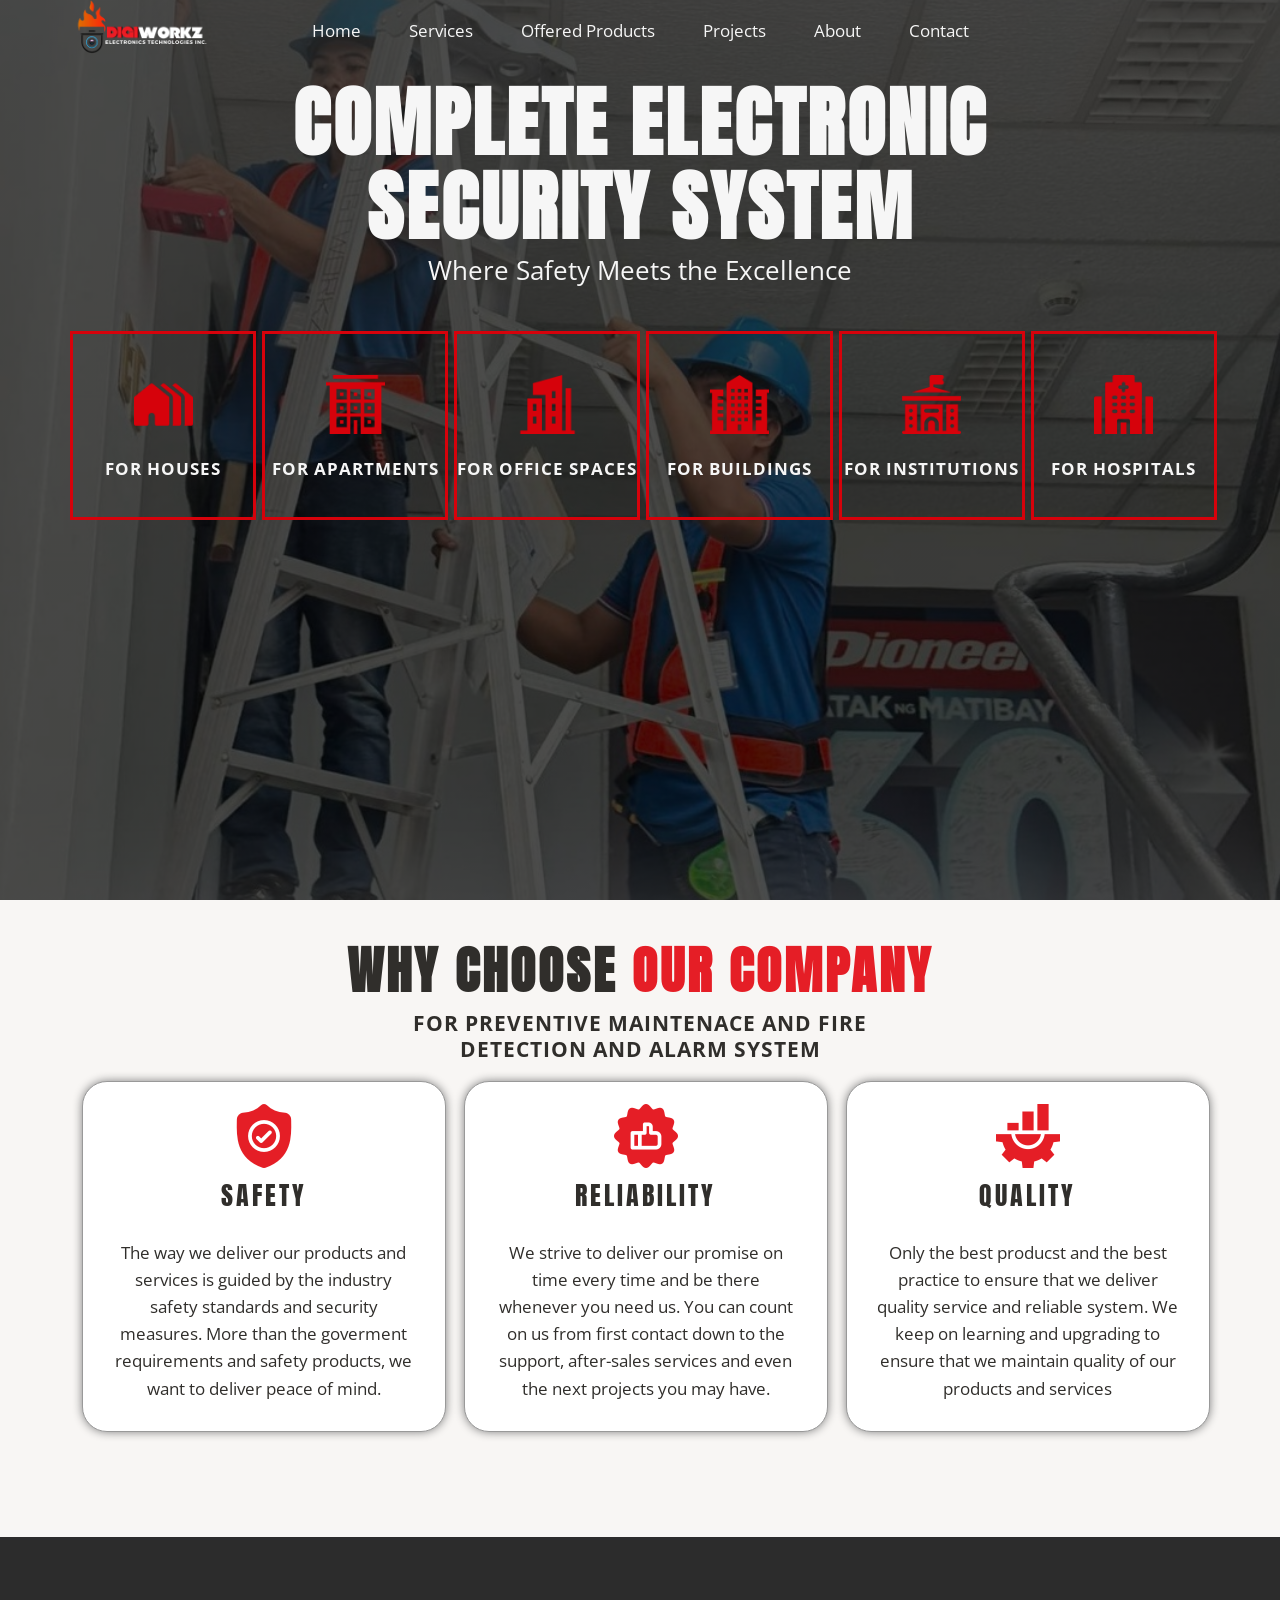
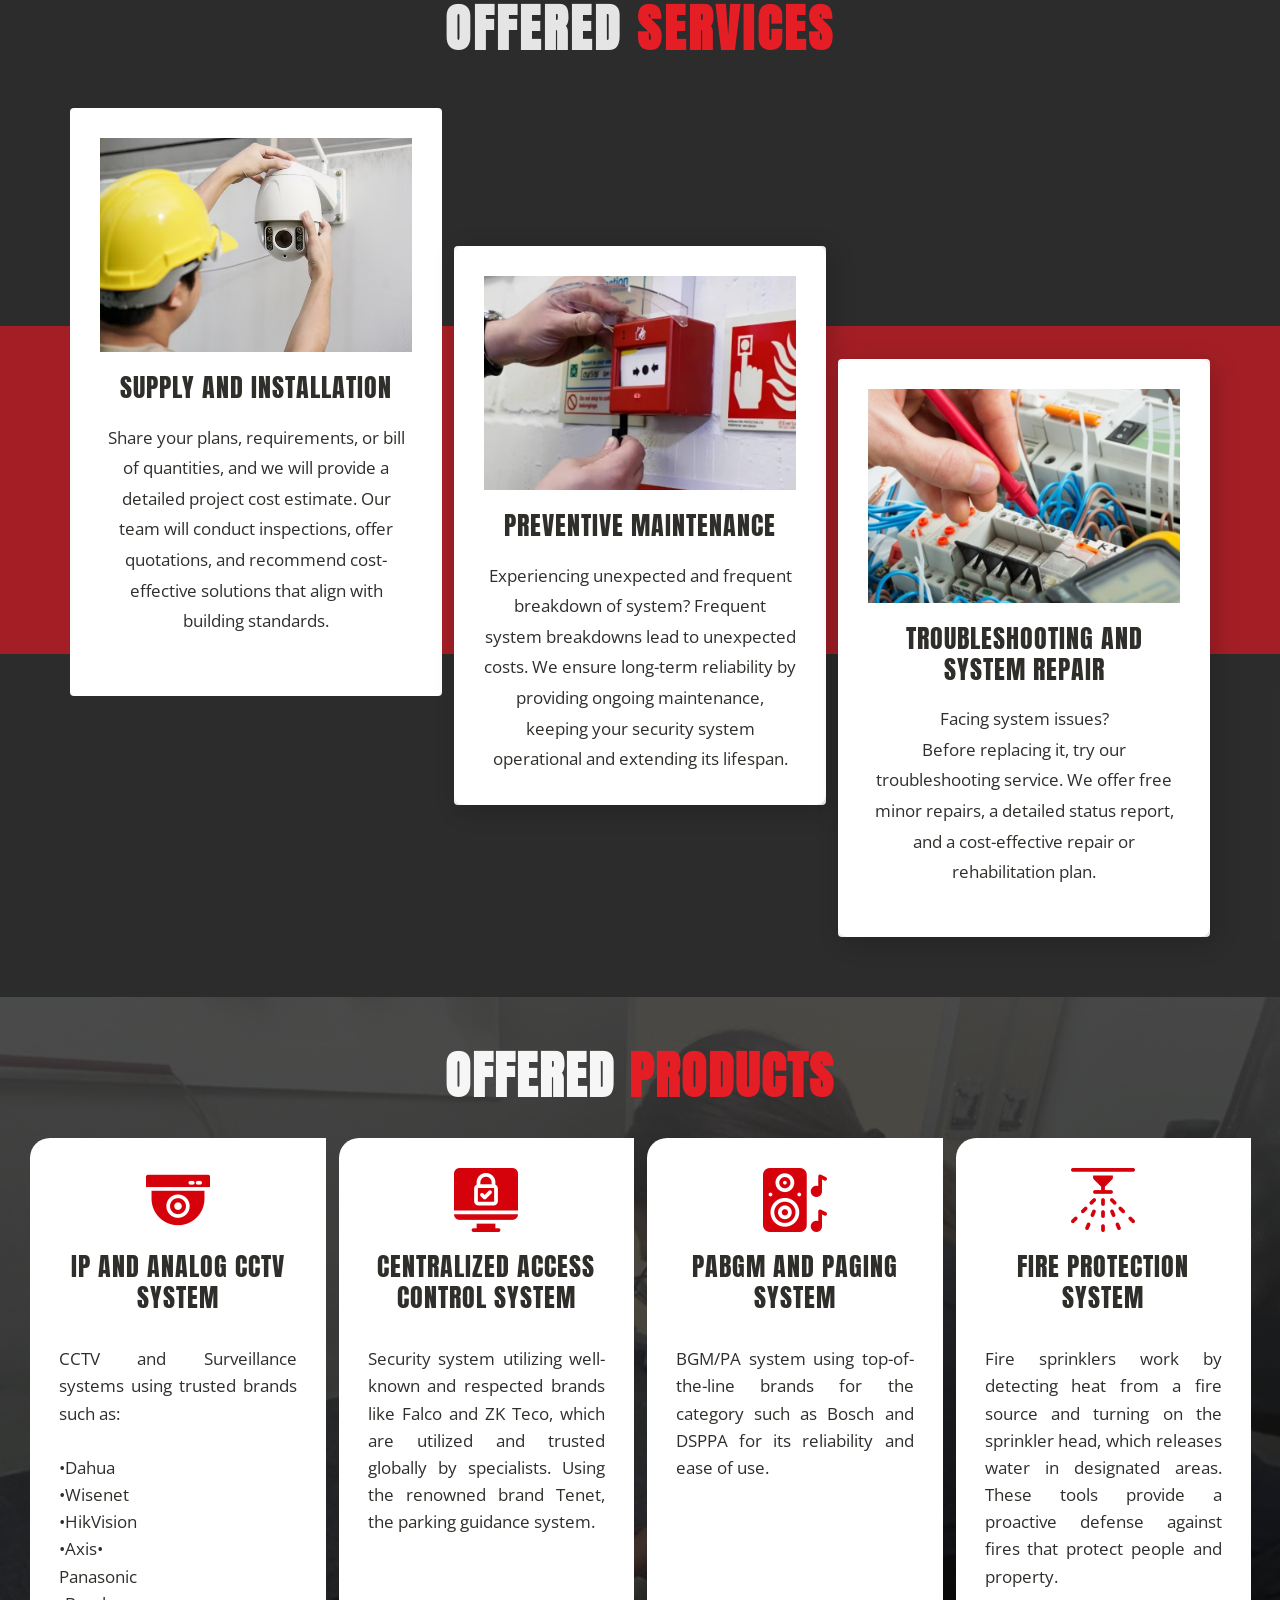
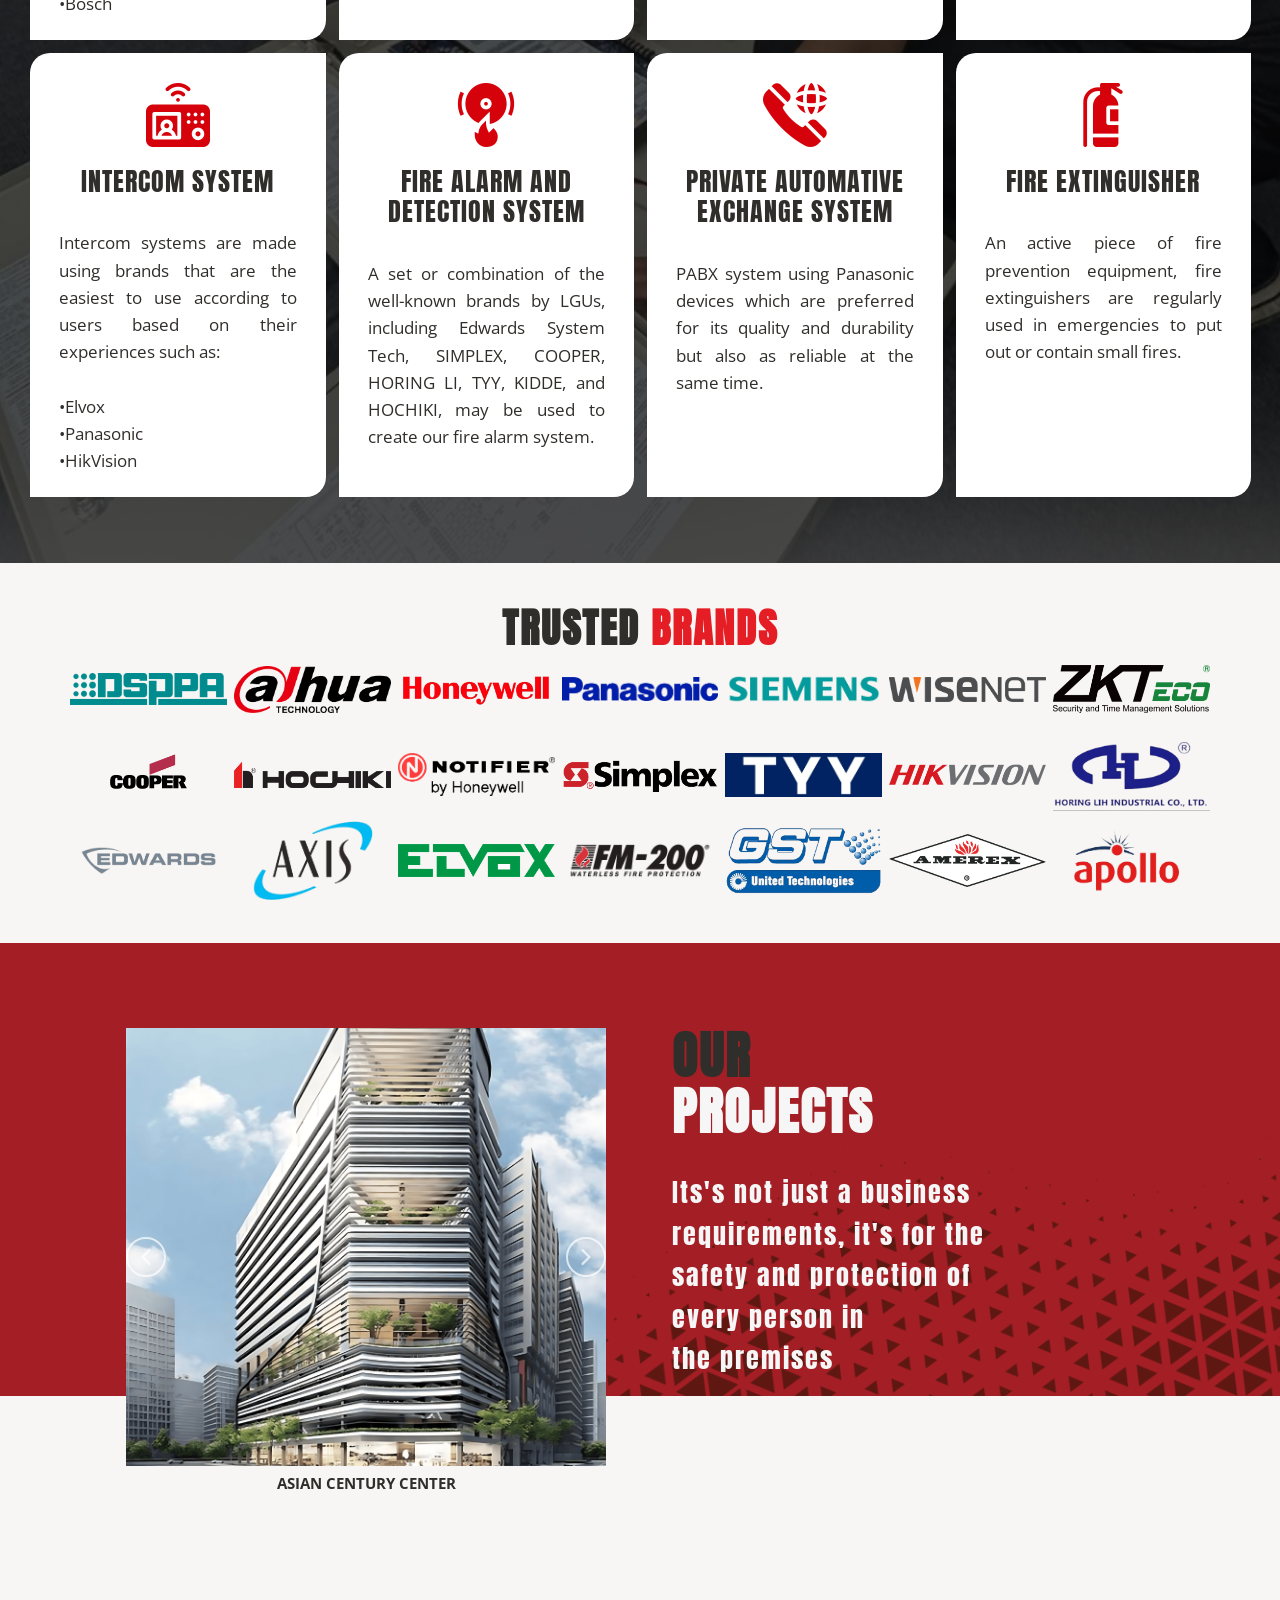
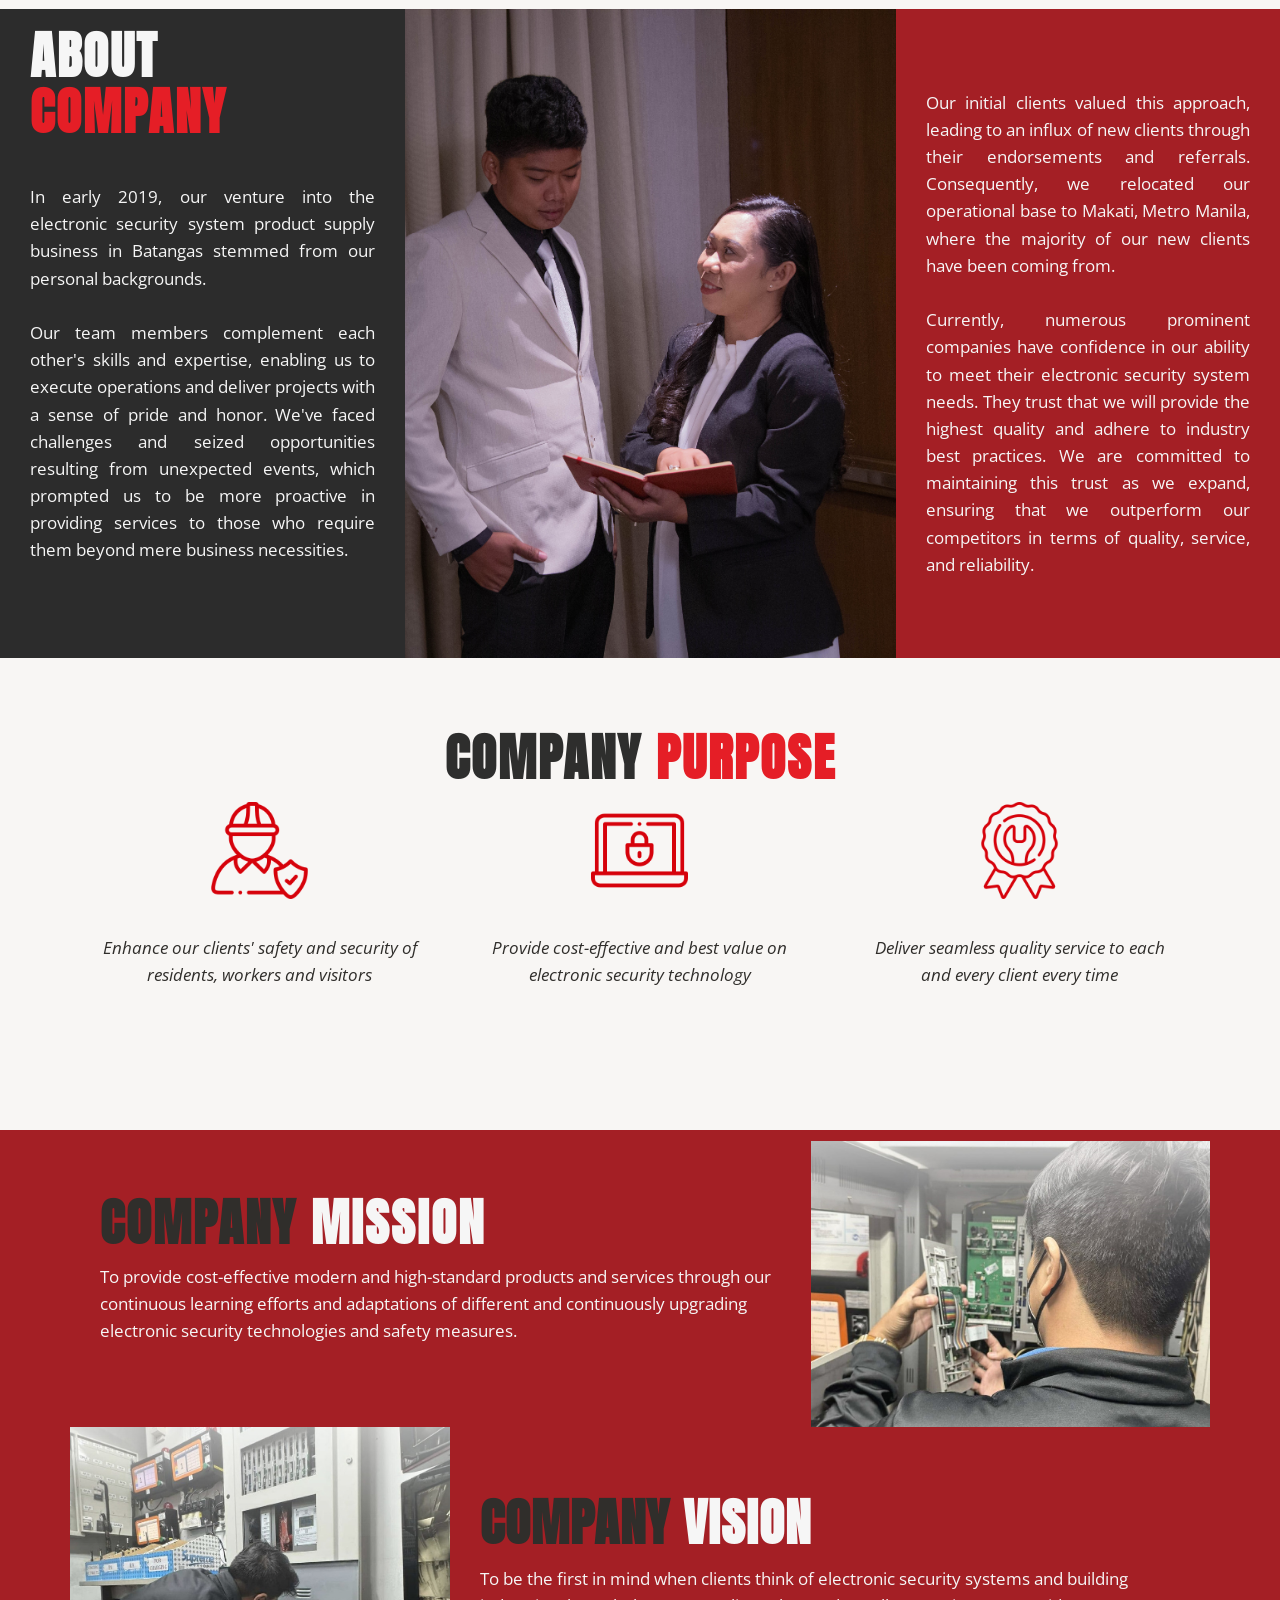
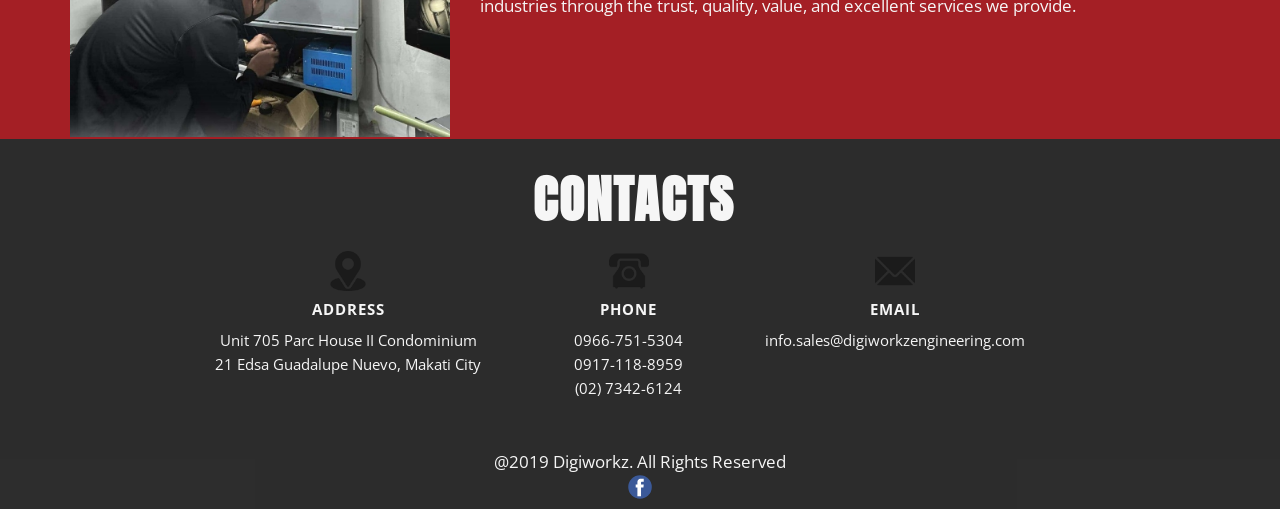
==== commit 40529cb6: "Update index.html" ====
--- a/index.html
+++ b/index.html
@@ -4,24 +4,13 @@
     <meta charset="utf-8">
     <meta name="keywords" content="10 GreatestGuitar Playersof All Time, Steve Hackett, Jimmy Page, Happy Birthday, Jimmy Page, Carlos Santana, Oye como va">
     <meta name="description" content="">
-    <title>Home</title>
+	<link rel="icon" href="images/favicon.png" type="x-icon">
+    <title>DigiWorkz</title>
     <link rel="stylesheet" href="nicepage.css" media="screen">
 <link rel="stylesheet" href="index.css" media="screen">
     <script class="u-script" type="text/javascript" src="jquery.js" defer=""></script>
     <script class="u-script" type="text/javascript" src="nicepage.js" defer=""></script>
     <meta name="generator" content="Nicepage 7.7.3, nicepage.com">
-    
-    
-    
-    
-    
-    
-    
-    
-    
-    
-    
-    
     <link id="u-theme-google-font" rel="stylesheet" href="https://fonts.googleapis.com/css?family=Open+Sans:300,300i,400,400i,500,500i,600,600i,700,700i,800,800i|Anton:400">
     <link id="u-page-google-font" rel="stylesheet" href="https://fonts.googleapis.com/css?family=Anton:400">
     <script type="application/ld+json">{
@@ -117,7 +106,6 @@
             </div>
           </div>
         </div>
-        <p class="u-align-center u-text u-text-9">https://digiworkzengineering.com/</p>
       </div>
     </section>
     <section class="u-clearfix u-section-2" id="sec-9fa9">
@@ -361,7 +349,7 @@
             </div>
             <div class="u-effect-hover-zoom u-gallery-item">
               <div class="u-back-slide" data-image-width="2313" data-image-height="962">
-                <img class="u-back-image u-expanded u-image-contain" src="images/kidde-logo.png">
+                <img class="u-back-image u-expanded u-image-contain" src="images/edwardss-logo.png">
               </div>
               <div class="u-over-slide u-shading u-over-slide-15"></div>
             </div>
@@ -586,7 +574,7 @@
               <img class="u-back-image u-expanded u-back-image-17" src="images/p17.png">
             </div>
             <div class="u-over-slide u-over-slide-17">
-              <p class="u-gallery-heading u-large-text u-text-variant" style="font-size: 0.882353rem; font-weight: 700; line-height: 1; background-image: none;"></p>
+              <p class="u-gallery-heading u-large-text u-text-variant" style="font-size: 0.882353rem; font-weight: 700; line-height: 1; background-image: none;">THE ALEXANDRA CONDOMINIUM</p>
             </div>
             <style data-mode="XL" data-visited="true"></style>
             <style data-mode="LG"></style>
@@ -866,4 +854,4 @@
           </a>
         </div>
       </div></footer>
-</body></html>+</body></html>
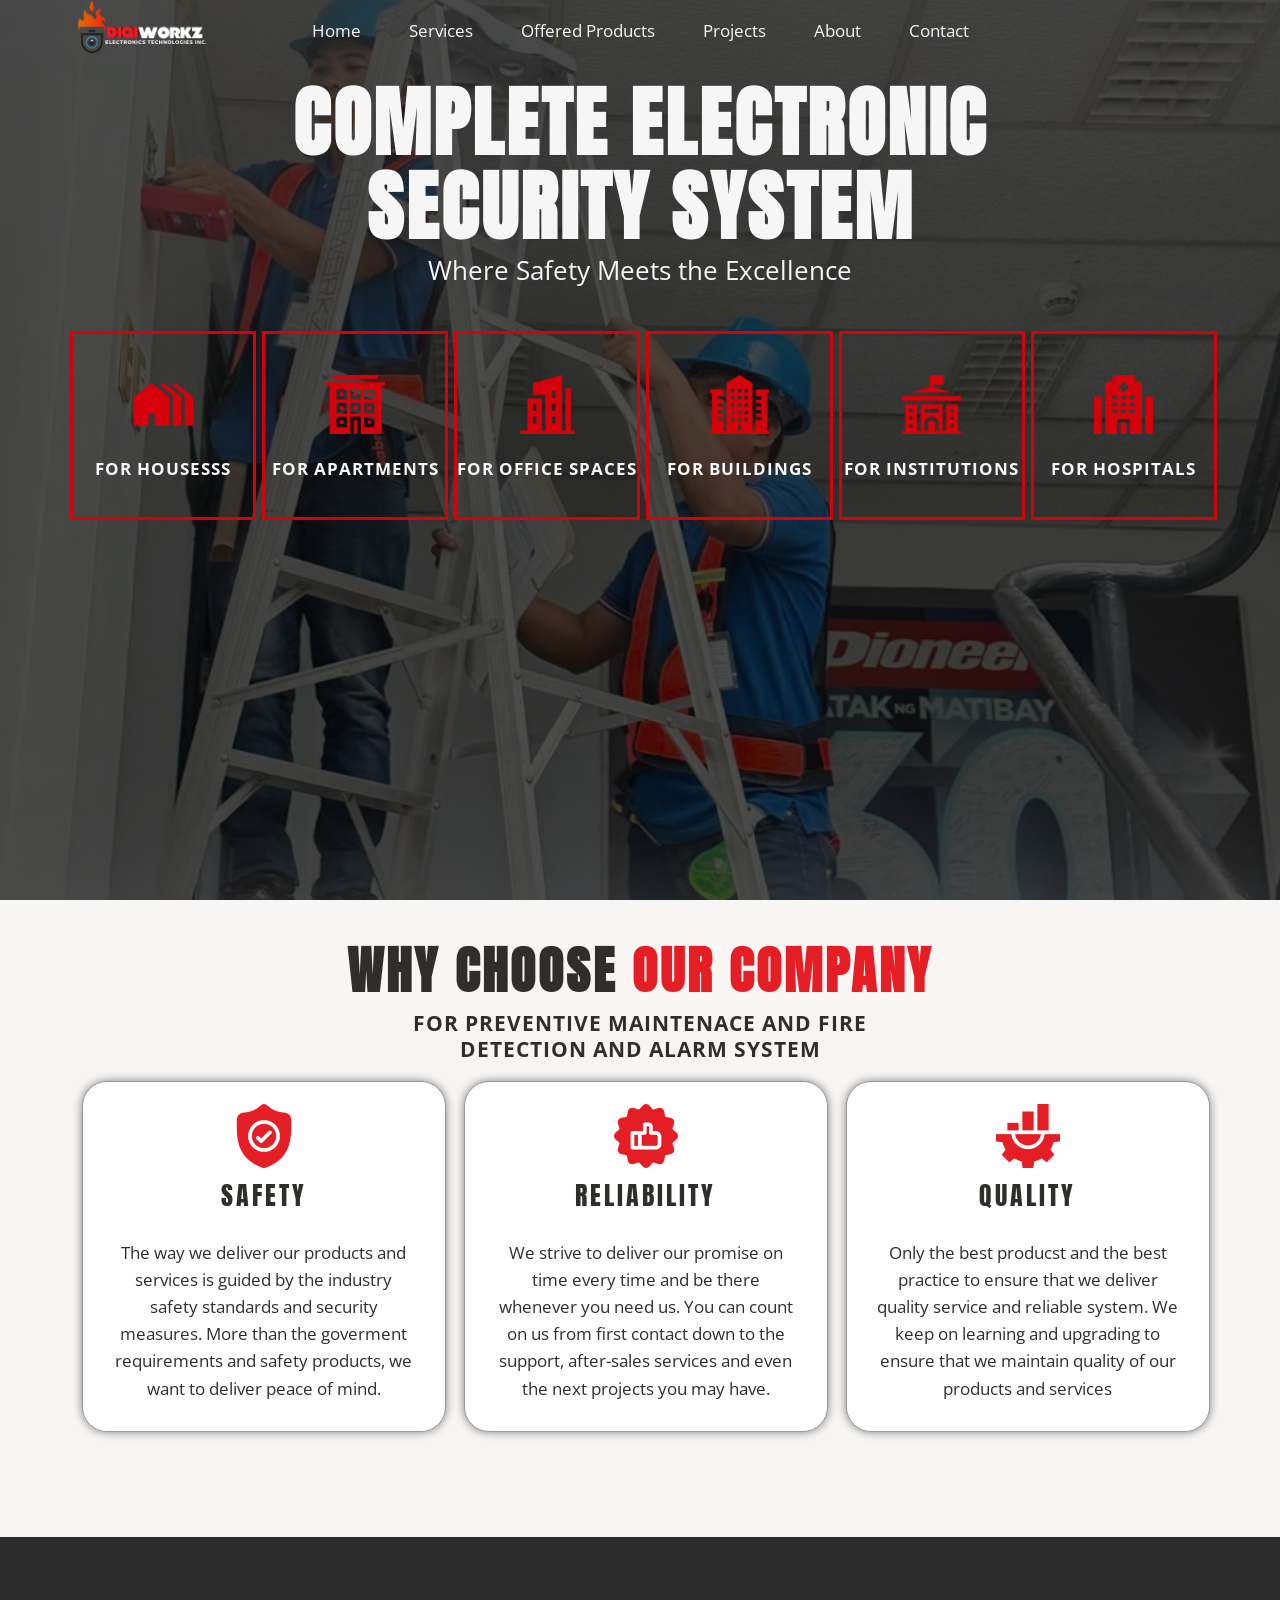
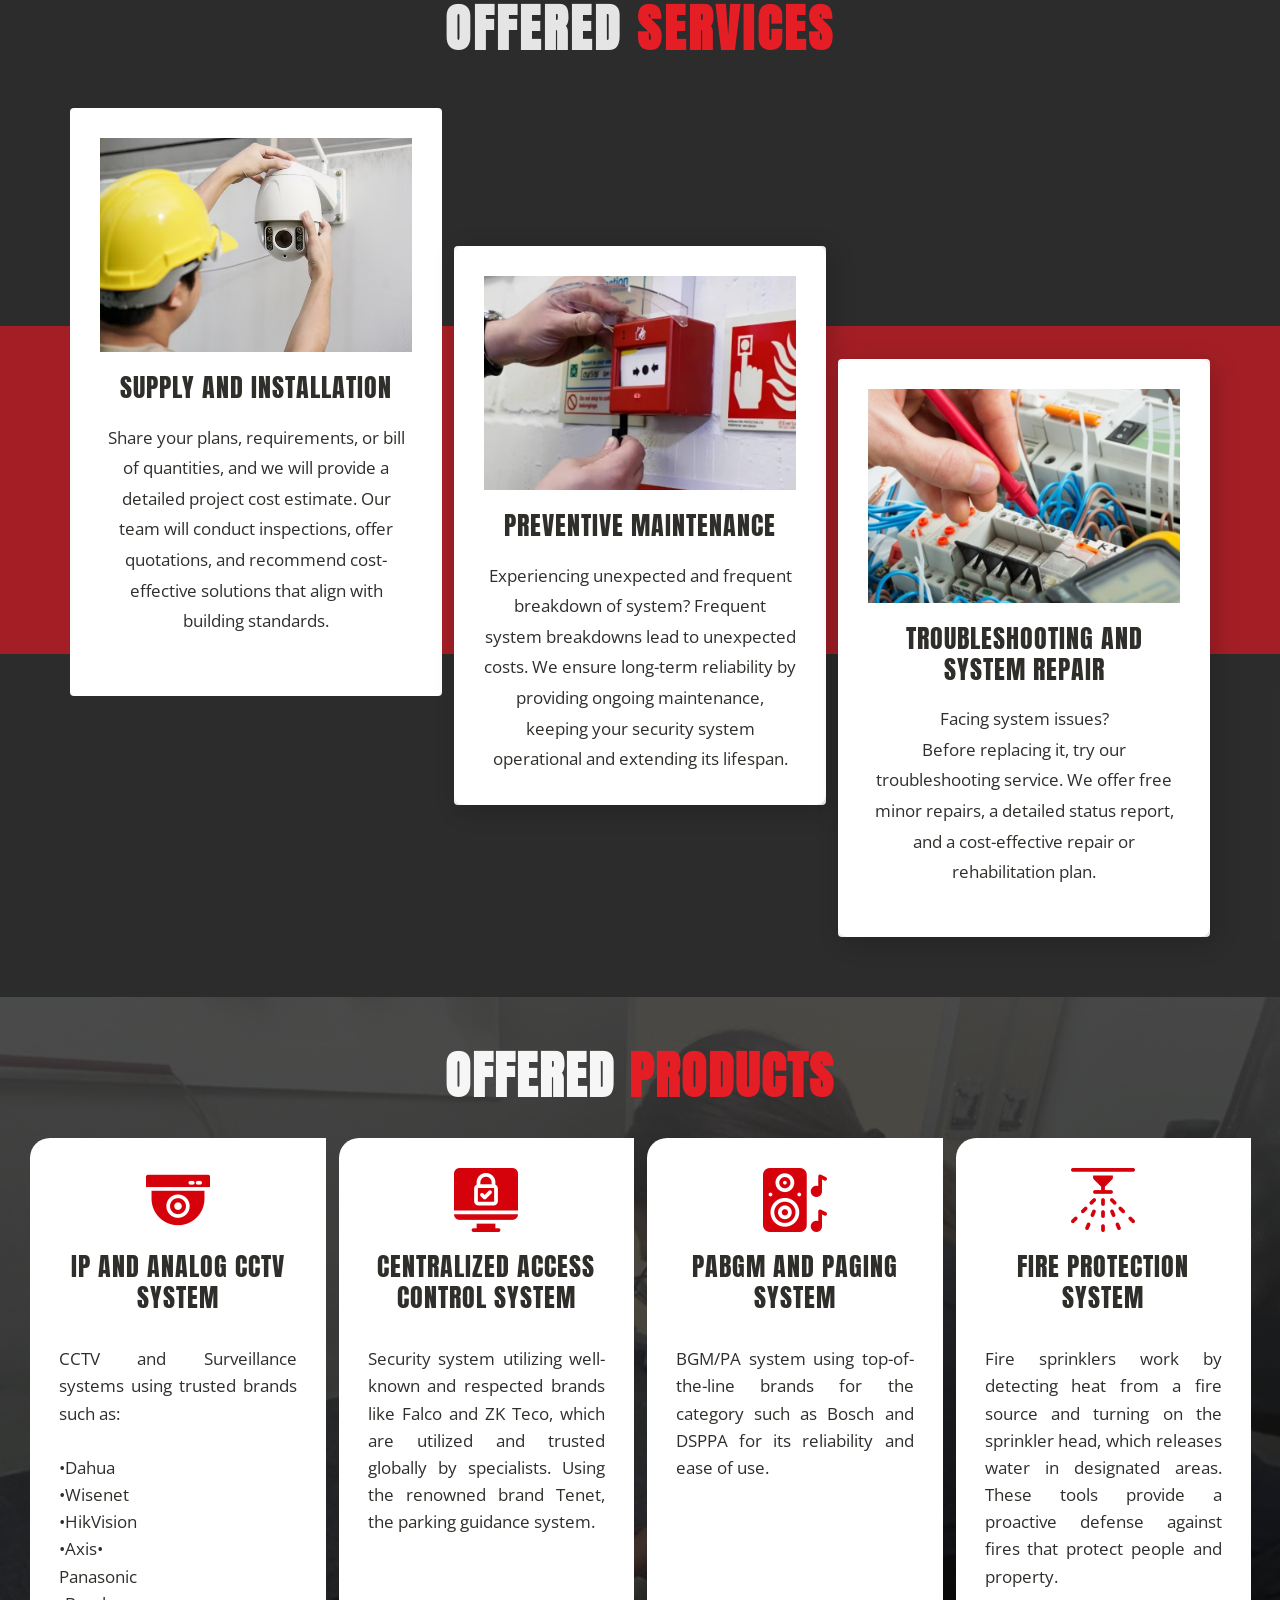
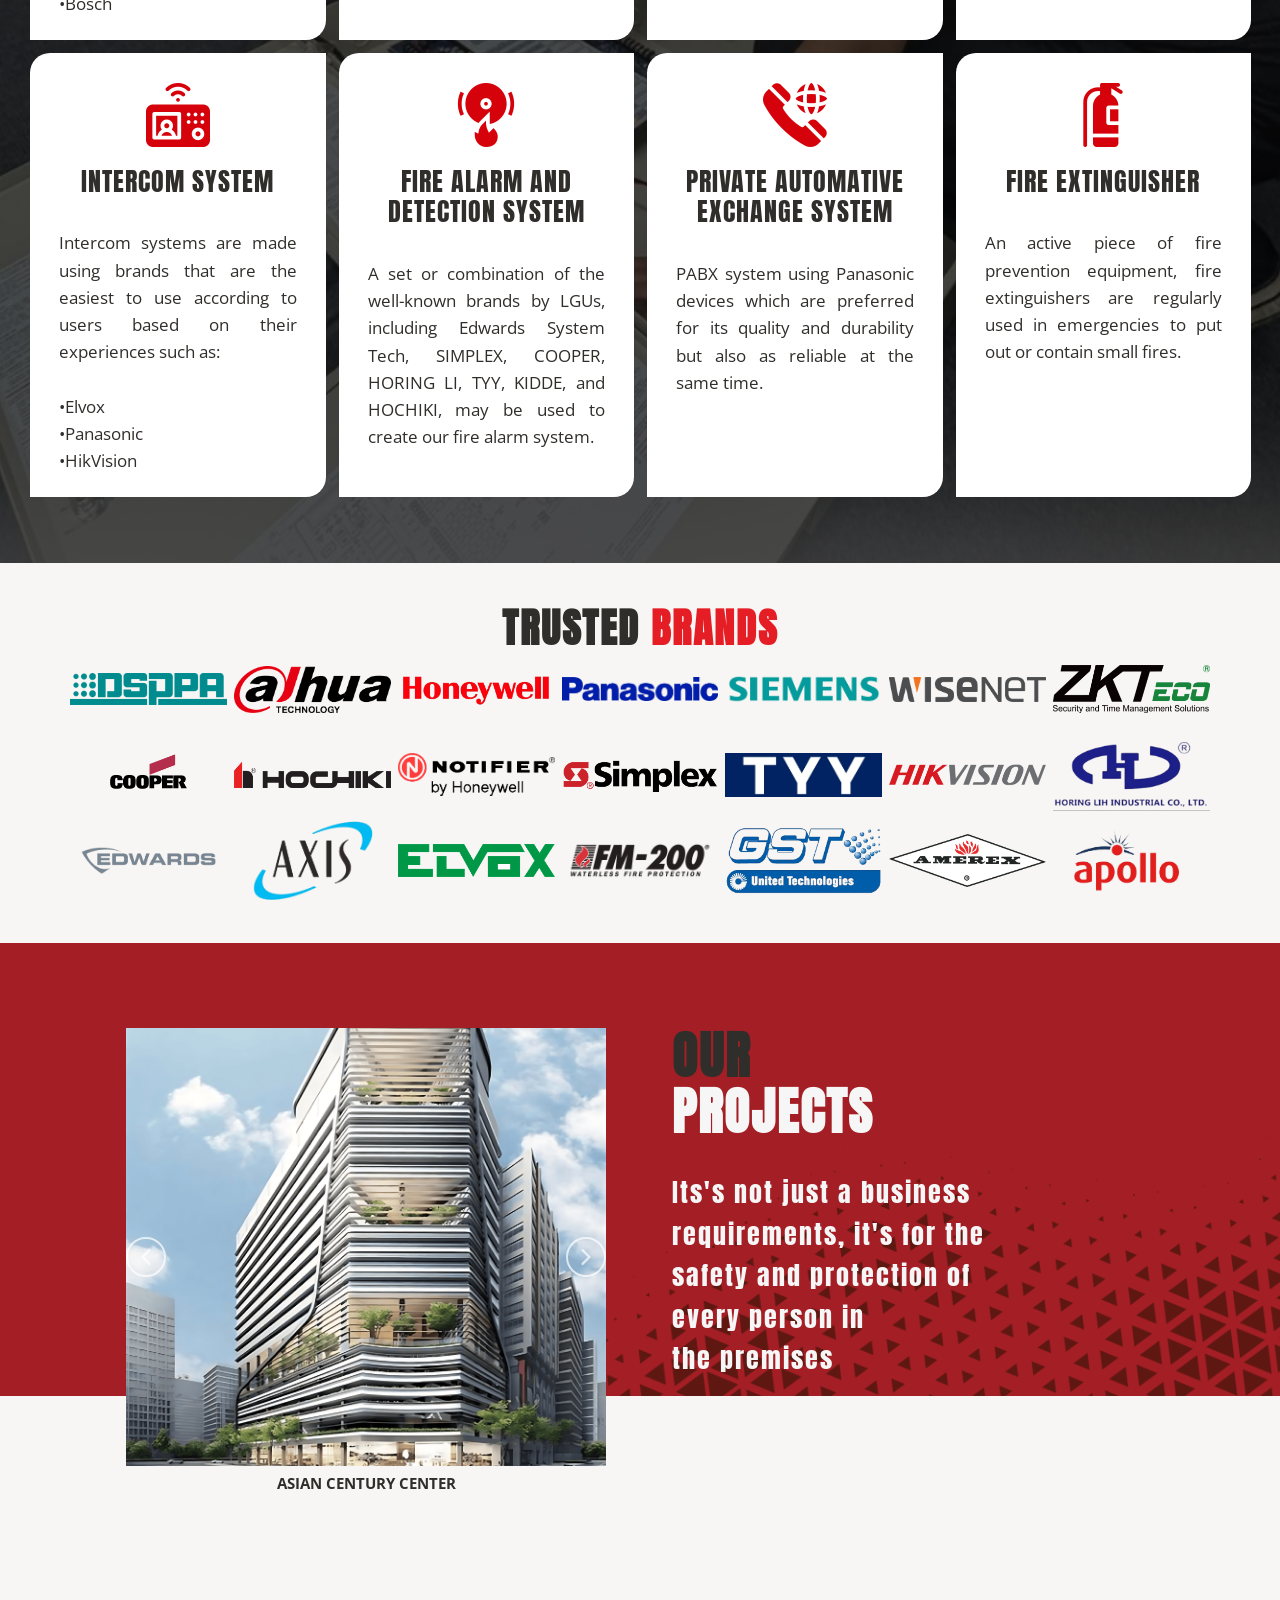
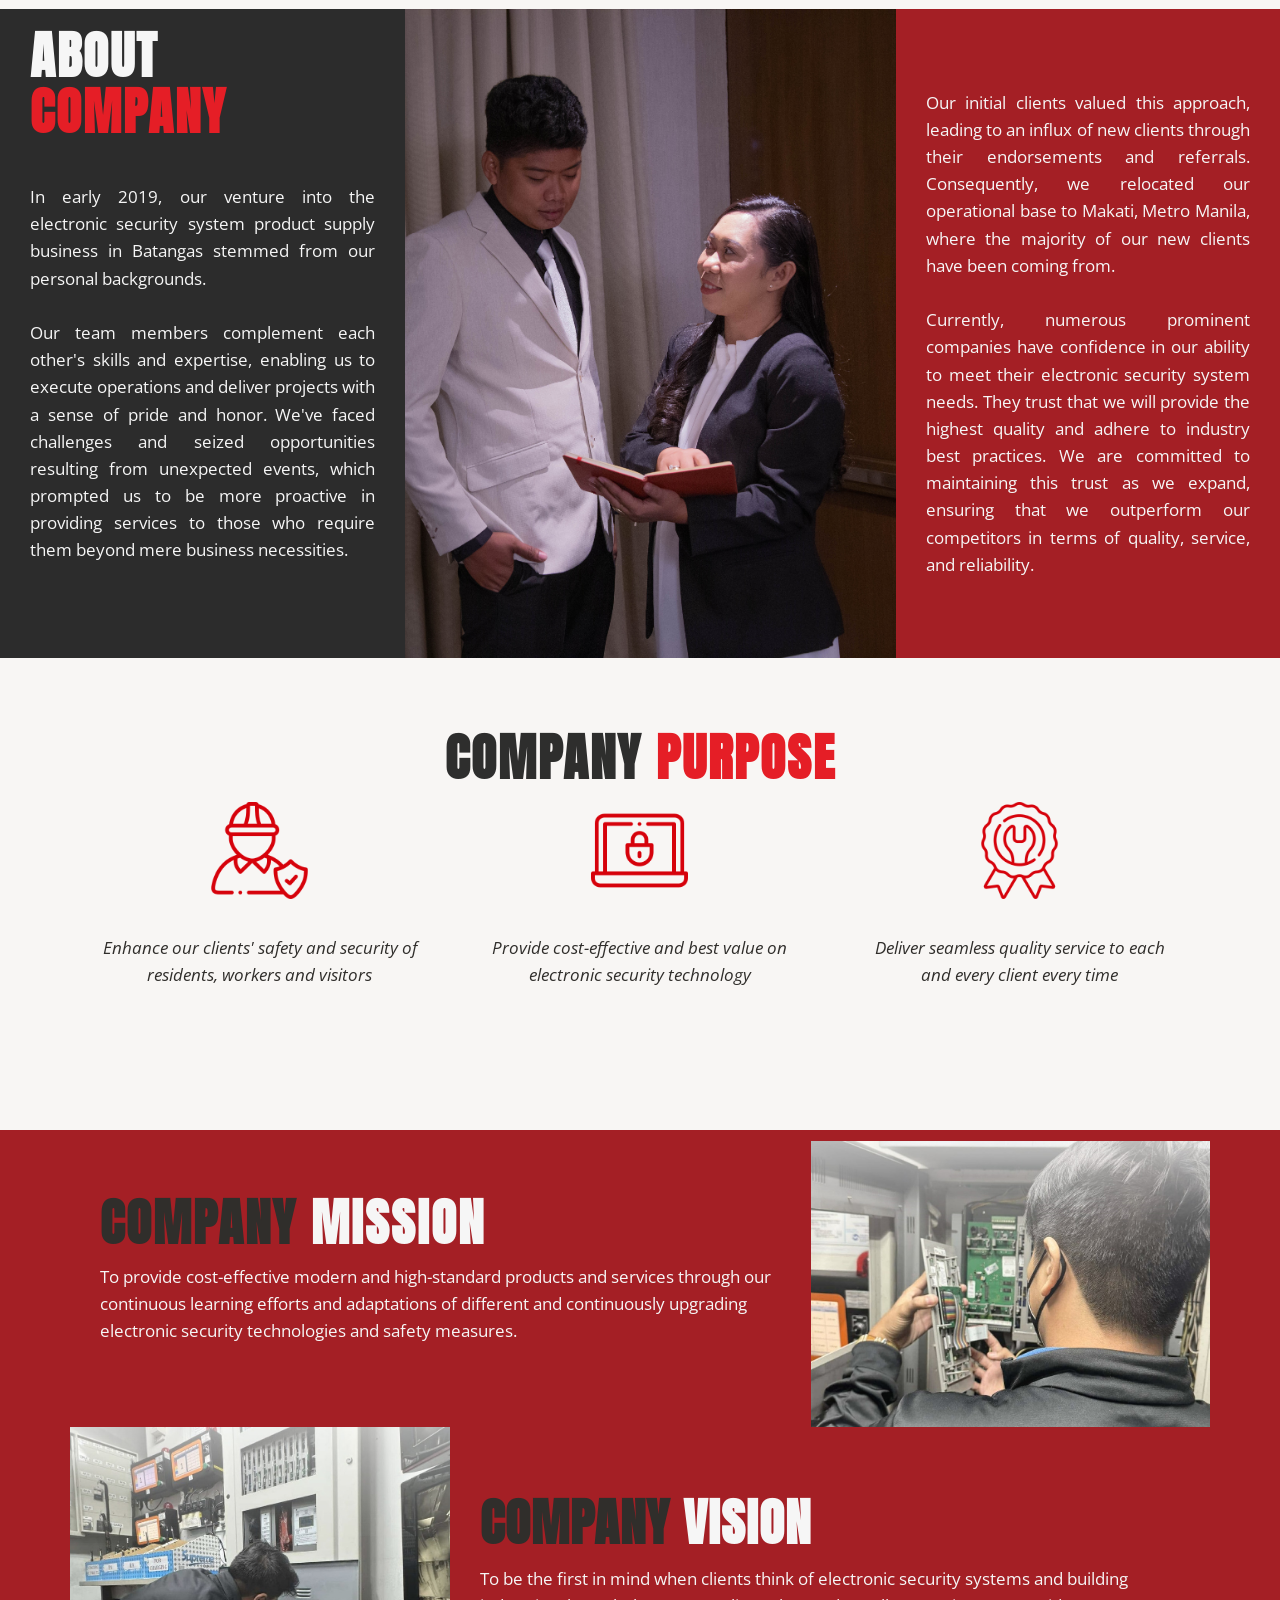
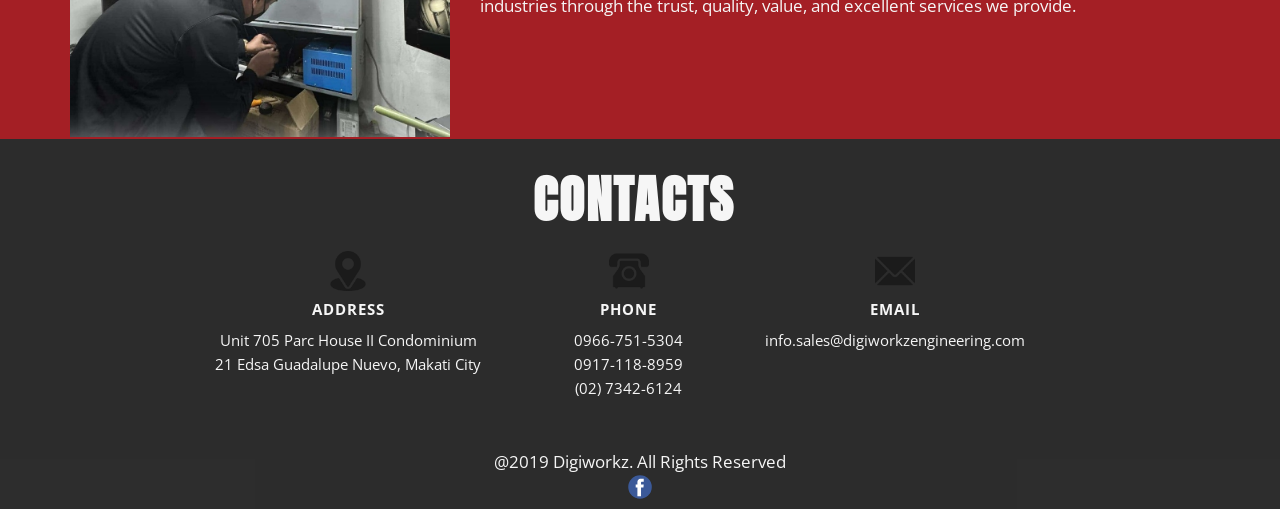
==== commit 3bad29da: "Update index.html" ====
--- a/index.html
+++ b/index.html
@@ -76,7 +76,7 @@
           <div class="u-repeater u-repeater-1">
             <div class="u-align-center u-border-3 u-border-custom-color-5 u-container-align-center u-container-align-center-lg u-container-align-center-md u-container-align-center-sm u-container-align-center-xl u-container-style u-custom-item u-list-item u-repeater-item u-shape-rectangle u-list-item-1" data-animation-name="customAnimationIn" data-animation-duration="1000" data-animation-delay="200" data-animation-direction="" data-animation-out="0">
               <div class="u-container-layout u-similar-container u-valign-middle-lg u-valign-middle-md u-valign-middle-sm u-container-layout-1"><span class="u-align-center u-file-icon u-icon u-text-custom-color-5 u-icon-1" data-animation-name="" data-animation-duration="0" data-animation-delay="0" data-animation-direction=""><img src="images/951875-3822b70a.png" alt=""></span>
-                <h4 class="u-align-center u-custom-font u-text u-text-font u-text-3">for houses </h4>
+                <h4 class="u-align-center u-custom-font u-text u-text-font u-text-3">for housesss </h4>
               </div>
             </div>
             <div class="u-align-center u-border-3 u-border-custom-color-5 u-container-align-center u-container-align-center-lg u-container-align-center-md u-container-align-center-sm u-container-align-center-xl u-container-style u-custom-item u-list-item u-repeater-item u-shape-rectangle u-list-item-2" data-animation-name="customAnimationIn" data-animation-duration="1000" data-animation-delay="400" data-animation-direction="" data-animation-out="0">
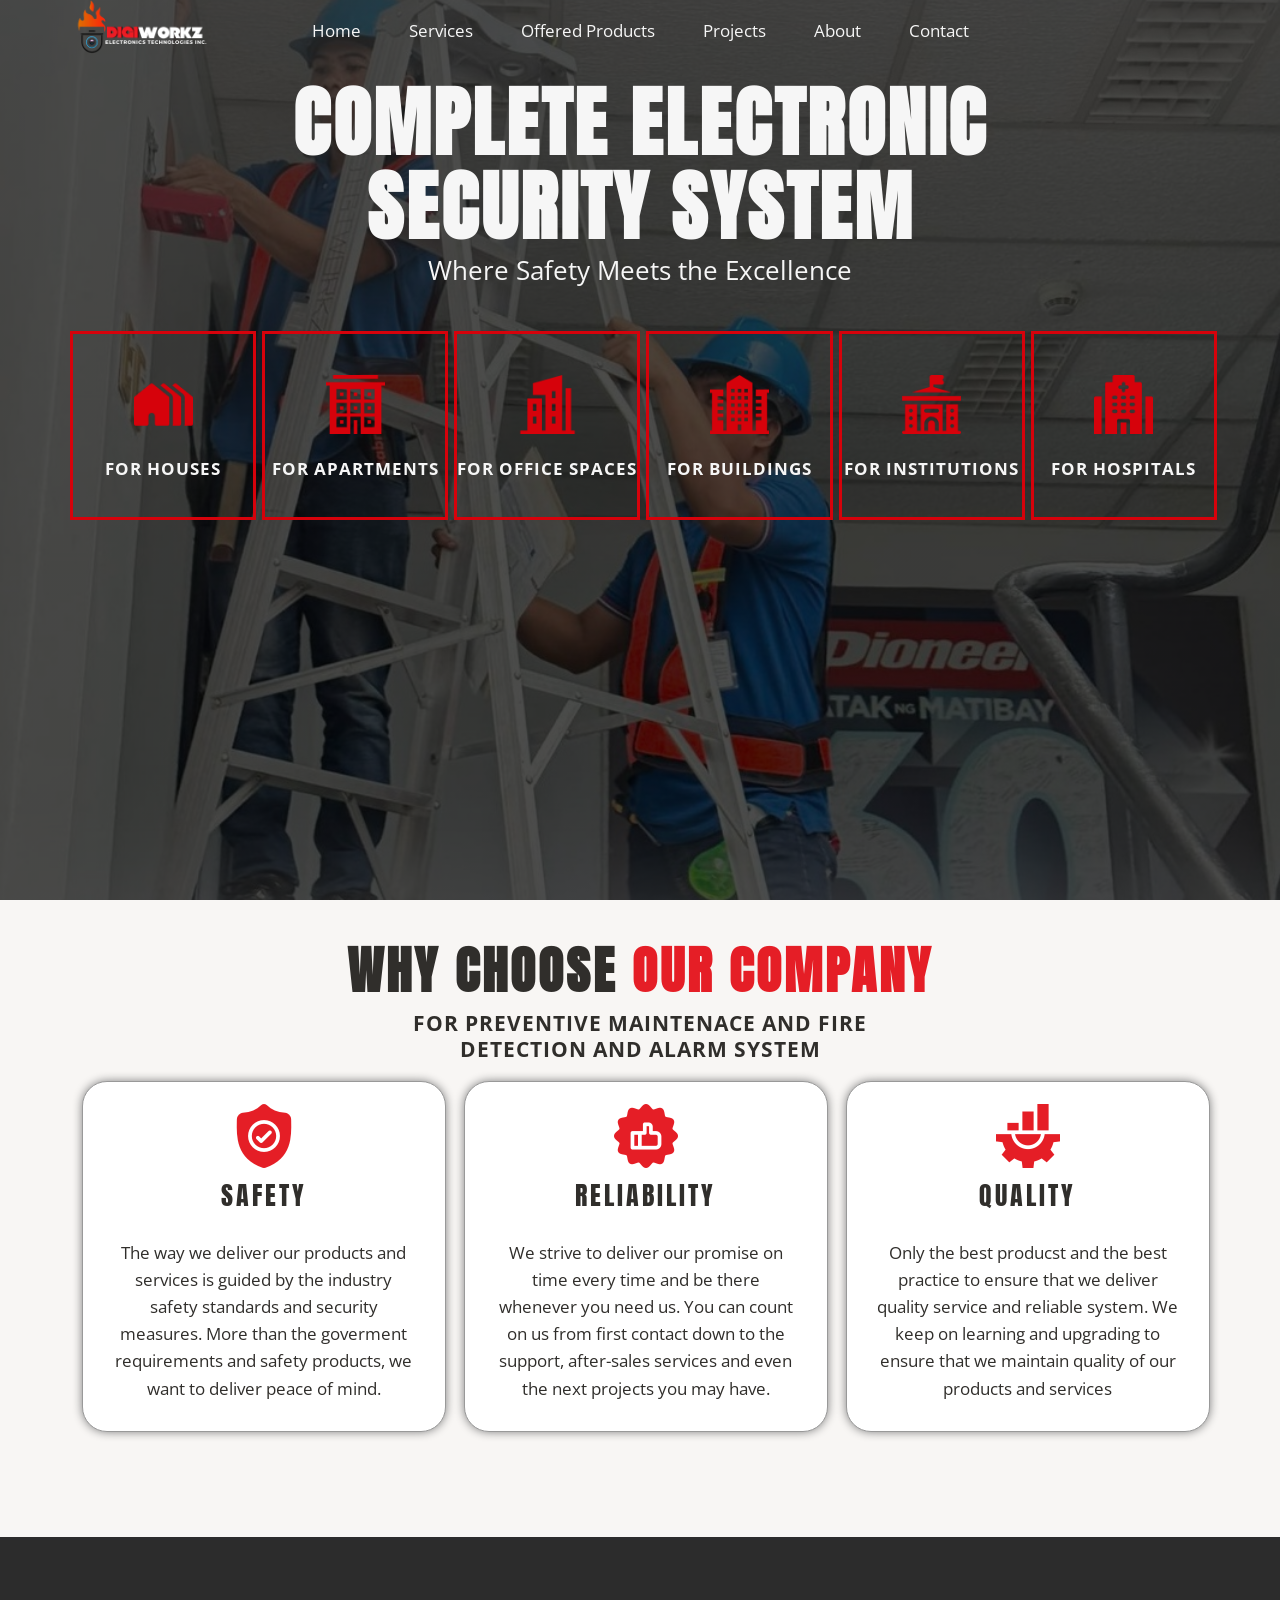
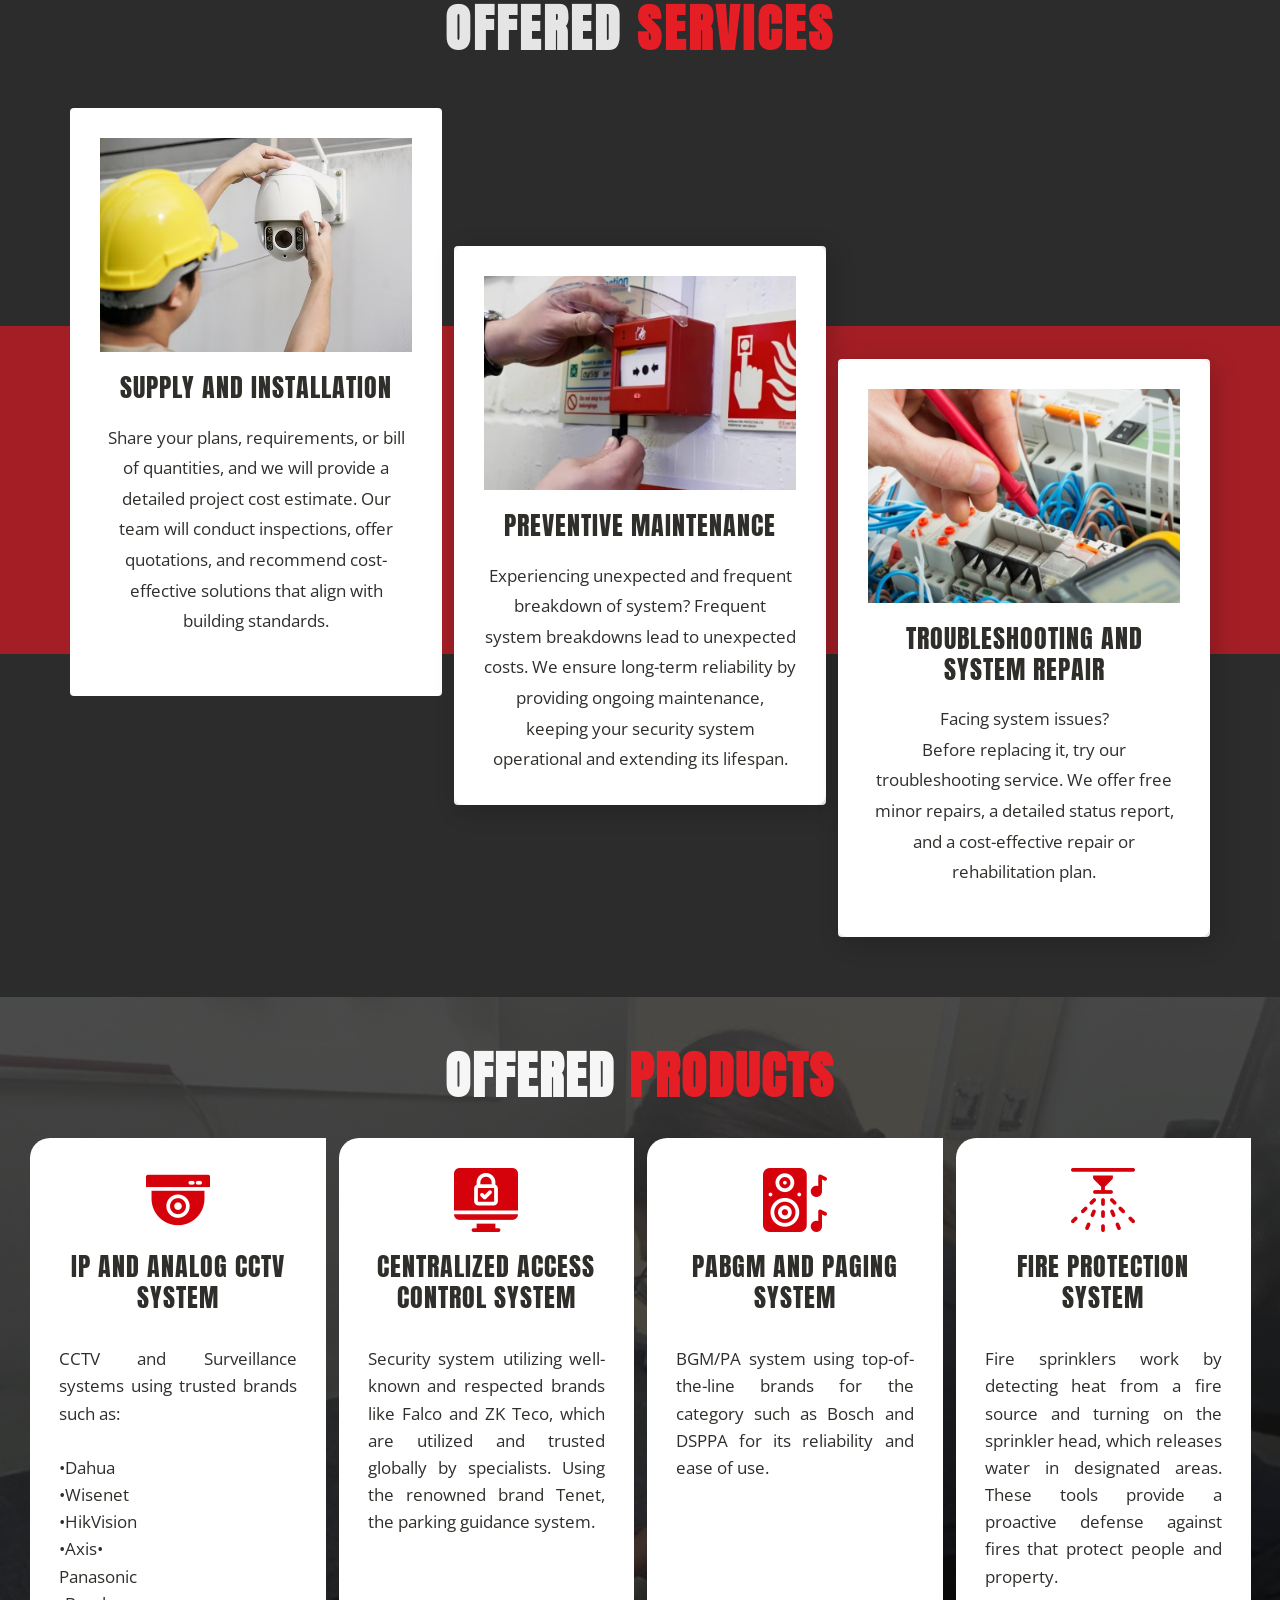
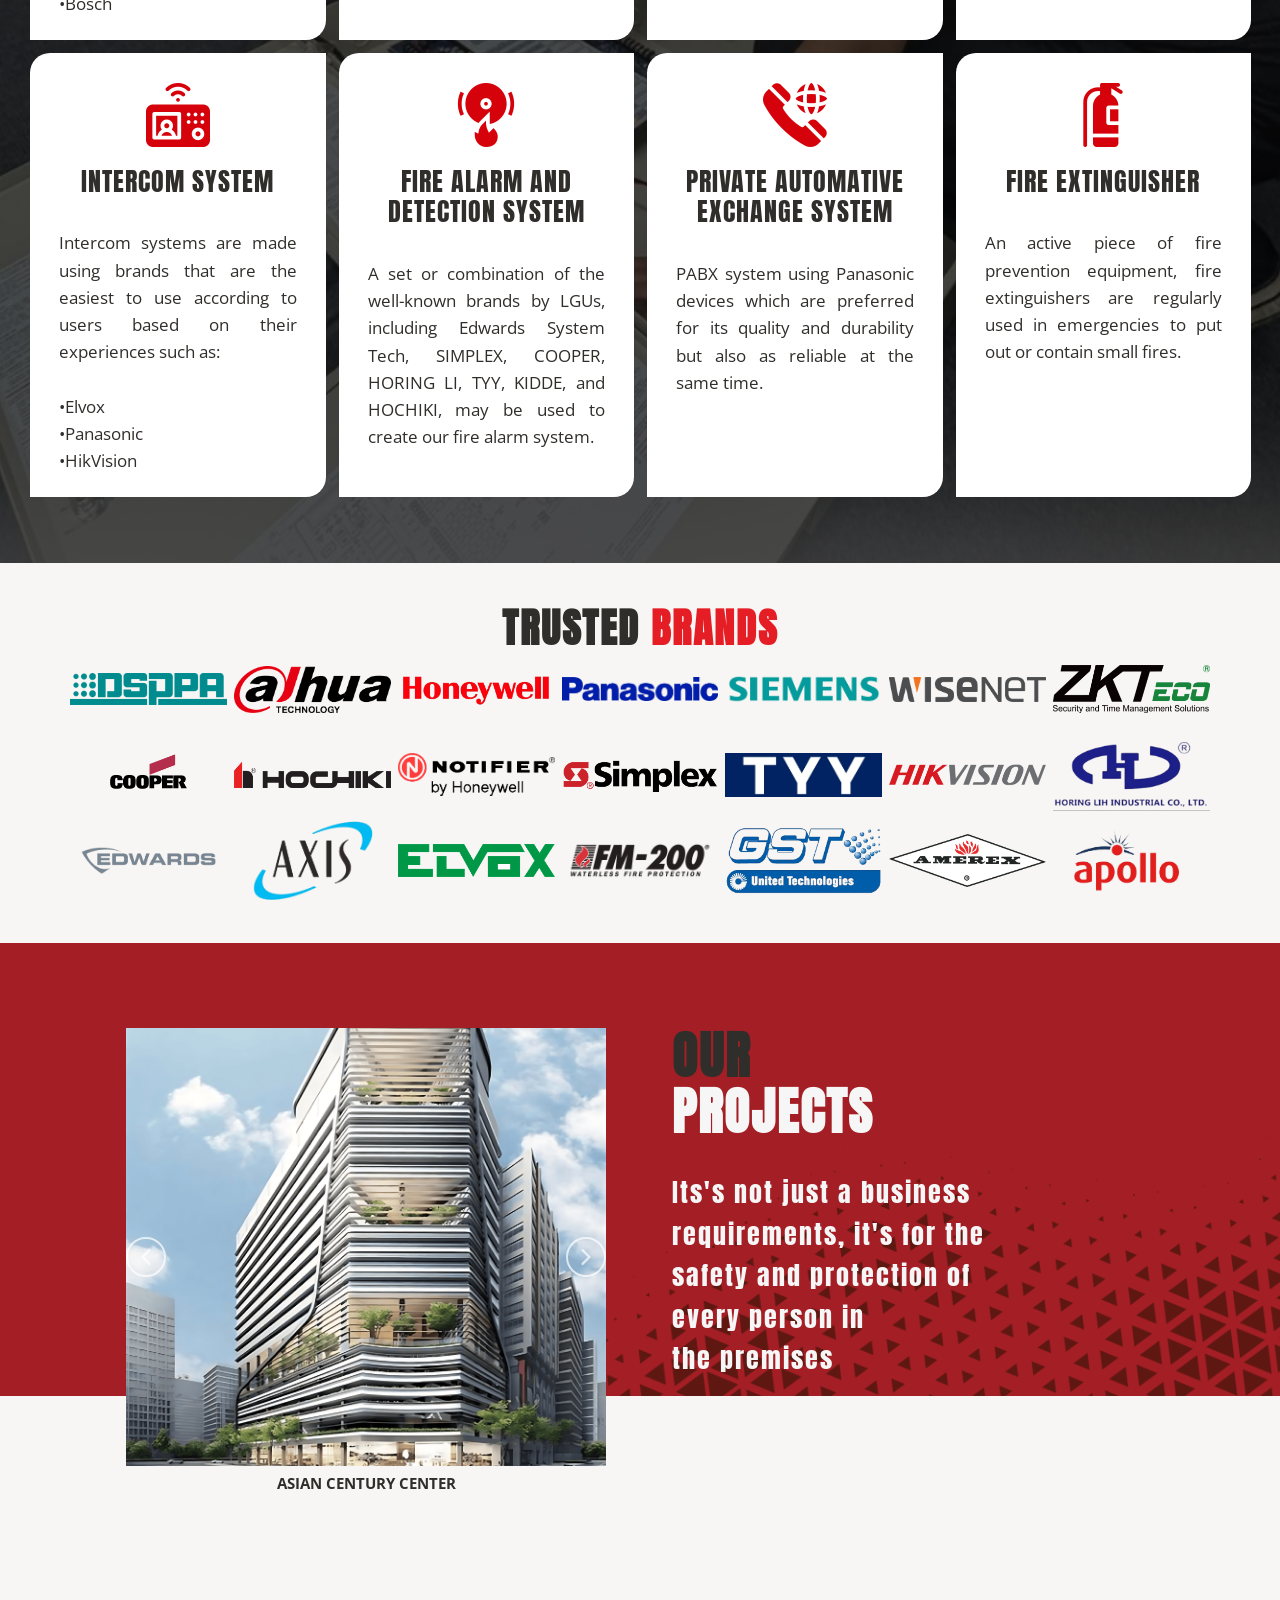
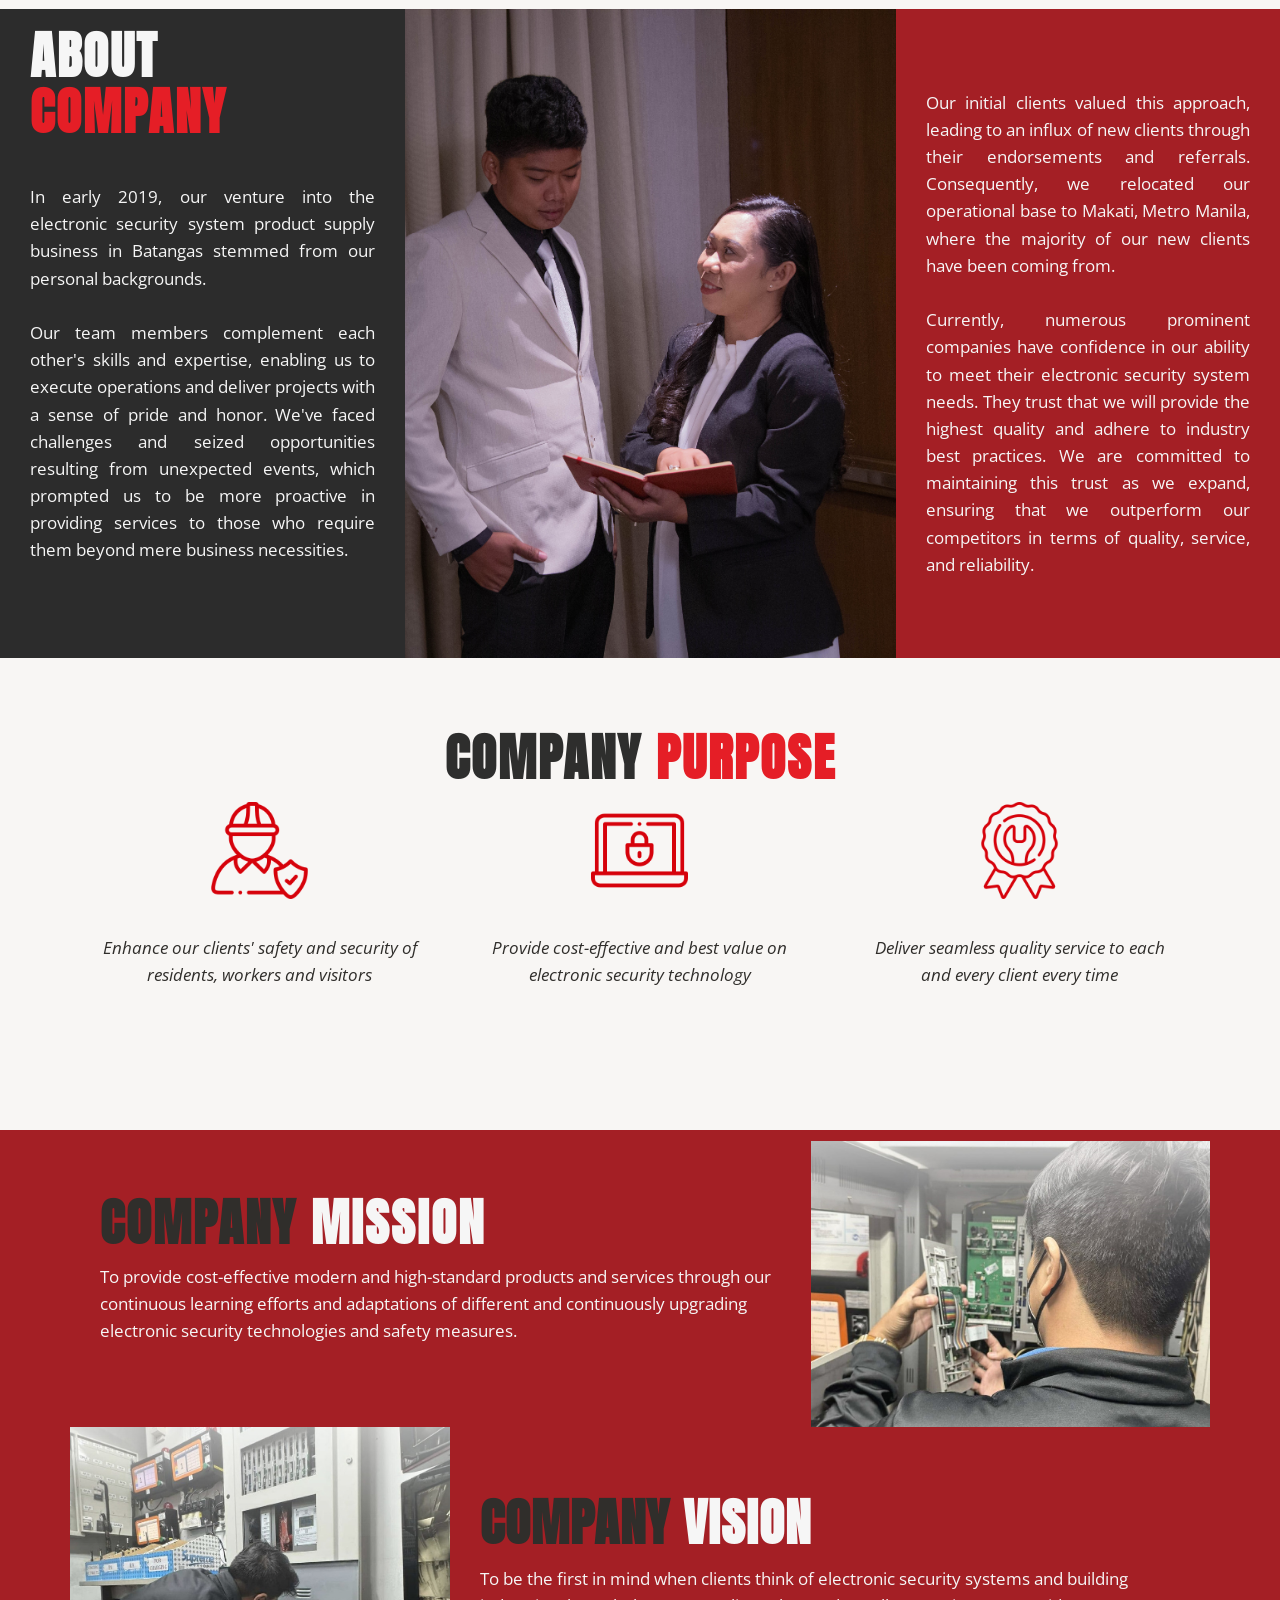
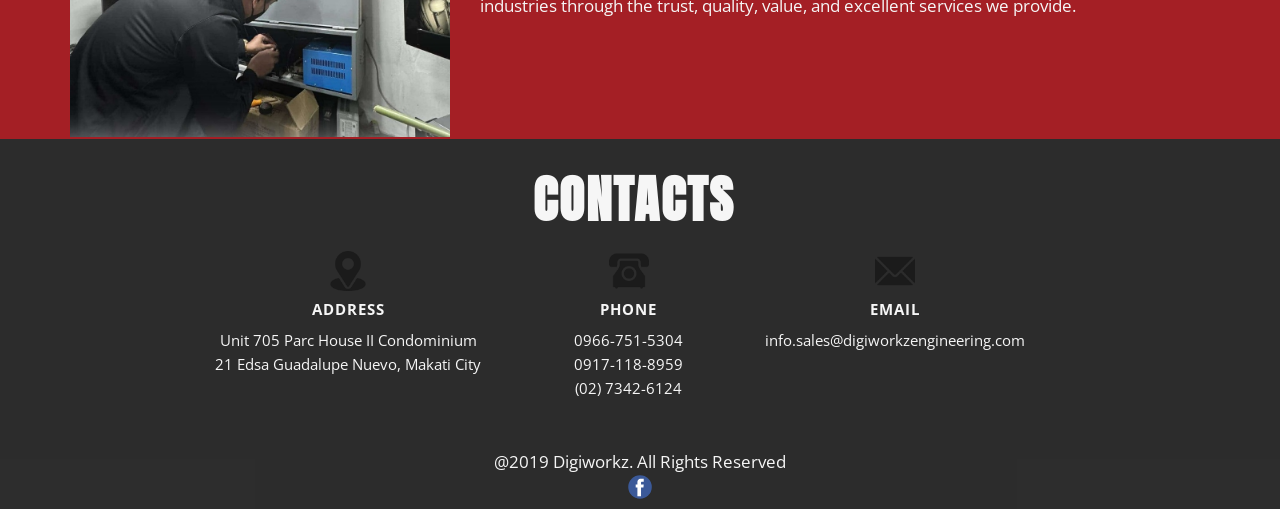
==== commit 1dc0796c: "Update index.html" ====
--- a/index.html
+++ b/index.html
@@ -76,7 +76,7 @@
           <div class="u-repeater u-repeater-1">
             <div class="u-align-center u-border-3 u-border-custom-color-5 u-container-align-center u-container-align-center-lg u-container-align-center-md u-container-align-center-sm u-container-align-center-xl u-container-style u-custom-item u-list-item u-repeater-item u-shape-rectangle u-list-item-1" data-animation-name="customAnimationIn" data-animation-duration="1000" data-animation-delay="200" data-animation-direction="" data-animation-out="0">
               <div class="u-container-layout u-similar-container u-valign-middle-lg u-valign-middle-md u-valign-middle-sm u-container-layout-1"><span class="u-align-center u-file-icon u-icon u-text-custom-color-5 u-icon-1" data-animation-name="" data-animation-duration="0" data-animation-delay="0" data-animation-direction=""><img src="images/951875-3822b70a.png" alt=""></span>
-                <h4 class="u-align-center u-custom-font u-text u-text-font u-text-3">for housesss </h4>
+                <h4 class="u-align-center u-custom-font u-text u-text-font u-text-3">for houses </h4>
               </div>
             </div>
             <div class="u-align-center u-border-3 u-border-custom-color-5 u-container-align-center u-container-align-center-lg u-container-align-center-md u-container-align-center-sm u-container-align-center-xl u-container-style u-custom-item u-list-item u-repeater-item u-shape-rectangle u-list-item-2" data-animation-name="customAnimationIn" data-animation-duration="1000" data-animation-delay="400" data-animation-direction="" data-animation-out="0">
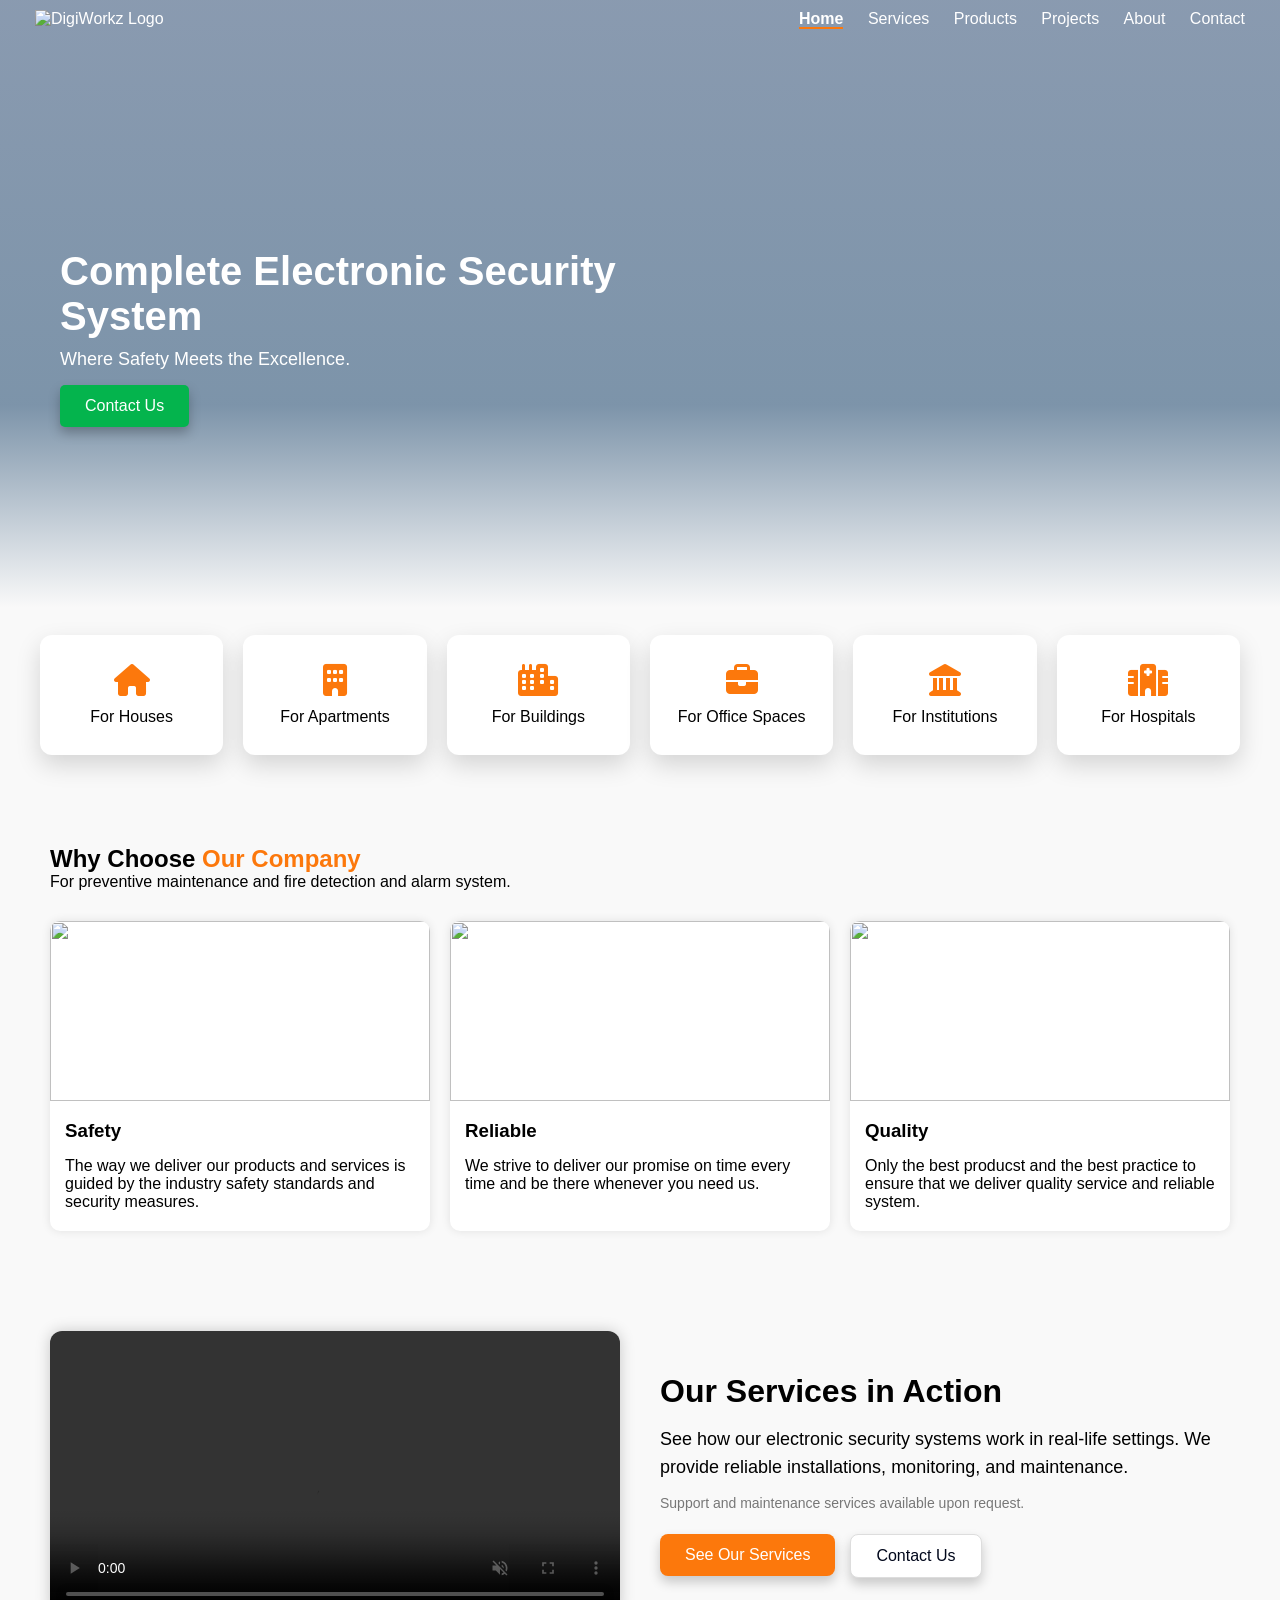
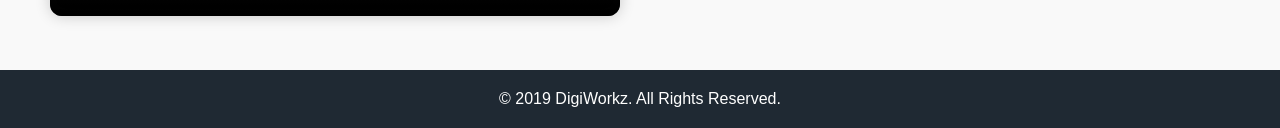
==== commit 6e964e12: "Add files via upload" ====
--- a/index.html
+++ b/index.html
@@ -1,857 +1,192 @@
-<!DOCTYPE html>
-<html style="font-size: 17px;" lang="en"><head>
-    <meta name="viewport" content="width=device-width, initial-scale=1.0">
-    <meta charset="utf-8">
-    <meta name="keywords" content="10 GreatestGuitar Playersof All Time, Steve Hackett, Jimmy Page, Happy Birthday, Jimmy Page, Carlos Santana, Oye como va">
-    <meta name="description" content="">
-	<link rel="icon" href="images/favicon.png" type="x-icon">
-    <title>DigiWorkz</title>
-    <link rel="stylesheet" href="nicepage.css" media="screen">
-<link rel="stylesheet" href="index.css" media="screen">
-    <script class="u-script" type="text/javascript" src="jquery.js" defer=""></script>
-    <script class="u-script" type="text/javascript" src="nicepage.js" defer=""></script>
-    <meta name="generator" content="Nicepage 7.7.3, nicepage.com">
-    <link id="u-theme-google-font" rel="stylesheet" href="https://fonts.googleapis.com/css?family=Open+Sans:300,300i,400,400i,500,500i,600,600i,700,700i,800,800i|Anton:400">
-    <link id="u-page-google-font" rel="stylesheet" href="https://fonts.googleapis.com/css?family=Anton:400">
-    <script type="application/ld+json">{
-		"@context": "http://schema.org",
-		"@type": "Organization",
-		"name": "digiworkz-website",
-		"url": "/",
-		"logo": "images/digiworkz-logo.png",
-		"sameAs": [
-				"https://www.facebook.com/digiworkz.ETI"
-		]
-}</script>
-    <meta name="theme-color" content="#a68053">
-    <meta property="og:title" content="Home">
-    <meta property="og:description" content="">
-    <meta property="og:type" content="website">
-    <link rel="canonical" href="/">
-  <meta data-intl-tel-input-cdn-path="intlTelInput/"></head>
-  <body data-home-page="https://digiworkz-electronics.nicepage.io/Home.html?version=1b2db5d0-806a-5aff-078c-ea3e0a548af2" data-home-page-title="Home" data-path-to-root="./" data-include-products="false" class="u-body u-overlap u-overlap-contrast u-overlap-transparent u-xl-mode" data-lang="en"><header class="u-clearfix u-header u-shading u-sticky u-header" id="header"><div class="u-clearfix u-sheet u-valign-bottom-lg u-valign-bottom-sm u-sheet-1">
-        <nav class="u-menu u-menu-one-level u-menu-open-right u-offcanvas u-menu-1">
-          <div class="menu-collapse" style="font-size: 1rem; letter-spacing: 0px;">
-            <a class="u-button-style u-custom-left-right-menu-spacing u-custom-padding-bottom u-custom-text-active-color u-custom-top-bottom-menu-spacing u-hamburger-link u-nav-link u-text-active-palette-1-base u-text-hover-palette-2-base" href="#">
-              <svg class="u-svg-link" viewBox="0 0 24 24"><use xlink:href="#menu-hamburger"></use></svg>
-              <svg class="u-svg-content" version="1.1" id="menu-hamburger" viewBox="0 0 16 16" x="0px" y="0px" xmlns:xlink="http://www.w3.org/1999/xlink" xmlns="http://www.w3.org/2000/svg"><g><rect y="1" width="16" height="2"></rect><rect y="7" width="16" height="2"></rect><rect y="13" width="16" height="2"></rect>
-</g></svg>
-            </a>
-          </div>
-          <div class="u-custom-menu u-nav-container">
-            <ul class="u-nav u-unstyled u-nav-1"><li class="u-nav-item"><a class="u-button-style u-nav-link u-text-active-custom-color-3 u-text-hover-palette-2-base" href="./#block-8" data-page-id="12259484" style="padding: 10px 24px;">Home</a>
-</li><li class="u-nav-item"><a class="u-button-style u-nav-link u-text-active-custom-color-3 u-text-hover-palette-2-base" href="./#sec-1909" data-page-id="12259484" style="padding: 10px 24px;">Services</a>
-</li><li class="u-nav-item"><a class="u-button-style u-nav-link u-text-active-custom-color-3 u-text-hover-palette-2-base" href="./#block-9" data-page-id="12259484" style="padding: 10px 24px;">Offered Products</a>
-</li><li class="u-nav-item"><a class="u-button-style u-nav-link u-text-active-custom-color-3 u-text-hover-palette-2-base" href="./#sec-5c3c" data-page-id="12259484" style="padding: 10px 24px;">Projects</a>
-</li><li class="u-nav-item"><a class="u-button-style u-nav-link u-text-active-custom-color-3 u-text-hover-palette-2-base" href="./#sec-58e6" data-page-id="12259484" style="padding: 10px 24px;">About</a>
-</li><li class="u-nav-item"><a class="u-button-style u-nav-link u-text-active-custom-color-3 u-text-hover-palette-2-base" href="./#block-7" data-page-id="12259484" style="padding: 10px 24px;">Contact</a>
-</li></ul>
-          </div>
-          <div class="u-custom-menu u-nav-container-collapse">
-            <div class="u-container-style u-custom-color-7 u-inner-container-layout u-opacity u-opacity-95 u-sidenav">
-              <div class="u-inner-container-layout u-sidenav-overflow">
-                <div class="u-menu-close"></div>
-                <ul class="u-align-center u-custom-font u-heading-font u-nav u-popupmenu-items u-text-active-custom-color-2 u-text-hover-custom-color-2 u-unstyled u-nav-2"><li class="u-nav-item"><a class="u-button-style u-nav-link" href="./#block-8" data-page-id="12259484">Home</a>
-</li><li class="u-nav-item"><a class="u-button-style u-nav-link" href="./#sec-1909" data-page-id="12259484">Services</a>
-</li><li class="u-nav-item"><a class="u-button-style u-nav-link" href="./#block-9" data-page-id="12259484">Offered Products</a>
-</li><li class="u-nav-item"><a class="u-button-style u-nav-link" href="./#sec-5c3c" data-page-id="12259484">Projects</a>
-</li><li class="u-nav-item"><a class="u-button-style u-nav-link" href="./#sec-58e6" data-page-id="12259484">About</a>
-</li><li class="u-nav-item"><a class="u-button-style u-nav-link" href="./#block-7" data-page-id="12259484">Contact</a>
-</li></ul>
-              </div>
-            </div>
-            <div class="u-custom-color-2 u-menu-overlay u-opacity u-opacity-70"></div>
-          </div>
-        </nav>
-        <a href="#" class="u-image u-logo u-image-1" data-image-width="600" data-image-height="300">
-          <img src="images/digiworkz-logo.png" class="u-logo-image u-logo-image-1">
-        </a>
-      </div></header> 
-    <section class="skrollable skrollable-between u-align-center u-clearfix u-container-align-center u-container-align-center-lg u-container-align-center-xl u-image u-shading u-section-1" id="block-8" data-image-width="1066" data-image-height="851">
-      <div class="u-clearfix u-sheet u-valign-middle-lg u-valign-middle-sm u-sheet-1">
-        <h1 class="u-align-center u-text u-text-default-lg u-text-default-md u-text-default-sm u-text-default-xl u-text-1" data-animation-name="customAnimationIn" data-animation-duration="1000" data-animation-delay="0" data-animation-out="0">COMPLETE ELECTRONIC<br>SECURITY SYSTEM
-        </h1>
-        <p class="u-align-center u-large-text u-text u-text-variant u-text-2" data-animation-name="customAnimationIn" data-animation-duration="1000" data-animation-delay="200" data-animation-out="0">Where Safety Meets the Excellence </p>
-        <div class="custom-expanded u-list u-list-1">
-          <div class="u-repeater u-repeater-1">
-            <div class="u-align-center u-border-3 u-border-custom-color-5 u-container-align-center u-container-align-center-lg u-container-align-center-md u-container-align-center-sm u-container-align-center-xl u-container-style u-custom-item u-list-item u-repeater-item u-shape-rectangle u-list-item-1" data-animation-name="customAnimationIn" data-animation-duration="1000" data-animation-delay="200" data-animation-direction="" data-animation-out="0">
-              <div class="u-container-layout u-similar-container u-valign-middle-lg u-valign-middle-md u-valign-middle-sm u-container-layout-1"><span class="u-align-center u-file-icon u-icon u-text-custom-color-5 u-icon-1" data-animation-name="" data-animation-duration="0" data-animation-delay="0" data-animation-direction=""><img src="images/951875-3822b70a.png" alt=""></span>
-                <h4 class="u-align-center u-custom-font u-text u-text-font u-text-3">for houses </h4>
-              </div>
-            </div>
-            <div class="u-align-center u-border-3 u-border-custom-color-5 u-container-align-center u-container-align-center-lg u-container-align-center-md u-container-align-center-sm u-container-align-center-xl u-container-style u-custom-item u-list-item u-repeater-item u-shape-rectangle u-list-item-2" data-animation-name="customAnimationIn" data-animation-duration="1000" data-animation-delay="400" data-animation-direction="" data-animation-out="0">
-              <div class="u-container-layout u-similar-container u-valign-middle-lg u-valign-middle-md u-valign-middle-sm u-container-layout-2"><span class="u-align-center u-file-icon u-icon u-text-custom-color-5 u-icon-2" data-animation-name="" data-animation-duration="0" data-animation-delay="0" data-animation-direction=""><img src="images/4292411-00d73903.png" alt=""></span>
-                <h4 class="u-align-center u-custom-font u-text u-text-font u-text-4">for apartments</h4>
-              </div>
-            </div>
-            <div class="u-align-center u-border-3 u-border-custom-color-5 u-container-align-center u-container-align-center-lg u-container-align-center-md u-container-align-center-sm u-container-align-center-xl u-container-style u-custom-item u-list-item u-repeater-item u-shape-rectangle u-list-item-3" data-animation-name="customAnimationIn" data-animation-duration="1000" data-animation-delay="600" data-animation-direction="" data-animation-out="0">
-              <div class="u-container-layout u-similar-container u-valign-middle-lg u-valign-middle-md u-valign-middle-sm u-container-layout-3"><span class="u-align-center u-file-icon u-icon u-text-custom-color-5 u-icon-3" data-animation-name="" data-animation-duration="0" data-animation-delay="0" data-animation-direction=""><img src="images/9511955-8c9c8c03.png" alt=""></span>
-                <h4 class="u-align-center u-custom-font u-text u-text-font u-text-5">for office spaces</h4>
-              </div>
-            </div>
-            <div class="u-align-center u-border-3 u-border-custom-color-5 u-container-align-center u-container-align-center-lg u-container-align-center-md u-container-align-center-sm u-container-align-center-xl u-container-style u-custom-item u-list-item u-repeater-item u-shape-rectangle u-list-item-4" data-animation-name="customAnimationIn" data-animation-duration="1000" data-animation-delay="800" data-animation-direction="" data-animation-out="0">
-              <div class="u-container-layout u-similar-container u-valign-middle-lg u-valign-middle-md u-valign-middle-sm u-container-layout-4"><span class="u-align-center u-file-icon u-icon u-text-custom-color-5 u-icon-4" data-animation-name="" data-animation-duration="0" data-animation-delay="0" data-animation-direction=""><img src="images/1982249-6351e0b7.png" alt=""></span>
-                <h4 class="u-align-center u-custom-font u-text u-text-font u-text-6">for buildings</h4>
-              </div>
-            </div>
-            <div class="u-align-center u-border-3 u-border-custom-color-5 u-container-align-center u-container-align-center-lg u-container-align-center-md u-container-align-center-sm u-container-align-center-xl u-container-style u-custom-item u-list-item u-repeater-item u-shape-rectangle u-list-item-5" data-animation-name="customAnimationIn" data-animation-duration="1000" data-animation-delay="1000" data-animation-direction="" data-animation-out="0">
-              <div class="u-container-layout u-similar-container u-valign-middle-lg u-valign-middle-md u-valign-middle-sm u-container-layout-5"><span class="u-align-center u-file-icon u-icon u-text-custom-color-5 u-icon-5" data-animation-name="" data-animation-duration="0" data-animation-delay="0" data-animation-direction=""><img src="images/3720419-00f6be57.png" alt=""></span>
-                <h4 class="u-align-center u-custom-font u-text u-text-font u-text-7">for institutions</h4>
-              </div>
-            </div>
-            <div class="u-align-center u-border-3 u-border-custom-color-5 u-container-align-center u-container-align-center-lg u-container-align-center-md u-container-align-center-sm u-container-align-center-xl u-container-style u-custom-item u-list-item u-repeater-item u-shape-rectangle u-list-item-6" data-animation-name="customAnimationIn" data-animation-duration="1000" data-animation-delay="1200" data-animation-direction="" data-animation-out="0">
-              <div class="u-container-layout u-similar-container u-valign-middle-lg u-valign-middle-md u-valign-middle-sm u-container-layout-6"><span class="u-align-center u-file-icon u-icon u-text-custom-color-5 u-icon-6" data-animation-name="" data-animation-duration="0" data-animation-delay="0" data-animation-direction=""><img src="images/3809392-067cf690.png" alt=""></span>
-                <h4 class="u-align-center u-custom-font u-text u-text-font u-text-8">for hospitals</h4>
-              </div>
-            </div>
-          </div>
-        </div>
-      </div>
-    </section>
-    <section class="u-clearfix u-section-2" id="sec-9fa9">
-      <div class="u-clearfix u-sheet u-sheet-1">
-        <h2 class="u-align-center u-text u-text-default-lg u-text-default-md u-text-default-sm u-text-default-xl u-text-1" data-animation-name="customAnimationIn" data-animation-duration="1000" data-animation-delay="0" data-animation-out="0">why choose <span class="u-text-custom-color-3">our company</span>
-        </h2>
-        <h5 class="u-align-center u-custom-font u-text u-text-font u-text-2" data-animation-name="customAnimationIn" data-animation-duration="1000" data-animation-delay="600" data-animation-out="0"> For Pre​ventive Maintenace and Fire Detecti​on and Alarm System</h5>
-        <div class="u-align-center-xs u-expanded-width-md u-expanded-width-sm u-expanded-width-xs u-list u-list-1">
-          <div class="u-repeater u-repeater-1">
-            <div class="u-border-1 u-border-grey-40 u-container-style u-custom-item u-list-item u-radius u-repeater-item u-shape-round u-white u-list-item-1" data-animation-name="customAnimationIn" data-animation-duration="1000" data-animation-delay="400" data-animation-out="0">
-              <div class="u-container-layout u-similar-container u-container-layout-1"><span class="u-align-center u-file-icon u-icon u-text-custom-color-3 u-icon-1" data-animation-name="" data-animation-duration="0" data-animation-delay="0" data-animation-direction=""><img src="images/1161439-f2b1f3ed.png" alt=""></span>
-                <h4 class="u-align-center u-text u-text-default u-text-3">SAFETY</h4>
-                <p class="u-align-center u-text u-text-4" data-animation-out="0"> The way we deliver our products and services is guided by the industry safety standards and security measures. More than the goverment requirements and safety products, we want to deliver peace of mind.</p>
-              </div>
-            </div>
-            <div class="u-border-1 u-border-grey-40 u-container-style u-custom-item u-list-item u-radius u-repeater-item u-shape-round u-white u-list-item-2" data-animation-name="customAnimationIn" data-animation-duration="1000" data-animation-delay="400" data-animation-out="0">
-              <div class="u-container-layout u-similar-container u-container-layout-2"><span class="u-align-center u-file-icon u-icon u-text-custom-color-3 u-icon-2" data-animation-name="" data-animation-duration="0" data-animation-delay="0" data-animation-direction=""><img src="images/1326649-0a27b09c.png" alt=""></span>
-                <h4 class="u-align-center u-text u-text-default u-text-5"> reliability</h4>
-                <p class="u-align-center u-text u-text-6" data-animation-out="0"> We strive to deliver our promise on time every time and be there whenever you need us. You can count on us from first contact down to the support, after-sales services and even the next projects you may have.</p>
-              </div>
-            </div>
-            <div class="u-border-1 u-border-grey-40 u-container-style u-custom-item u-list-item u-radius u-repeater-item u-shape-round u-white u-list-item-3" data-animation-name="customAnimationIn" data-animation-duration="1000" data-animation-delay="400" data-animation-out="0">
-              <div class="u-container-layout u-similar-container u-container-layout-3"><span class="u-align-center u-file-icon u-icon u-text-custom-color-3 u-icon-3" data-animation-name="" data-animation-duration="0" data-animation-delay="0" data-animation-direction=""><img src="images/3261211-ecb3f449.png" alt=""></span>
-                <h4 class="u-align-center u-text u-text-default u-text-7"> quality</h4>
-                <p class="u-align-center u-text u-text-8" data-animation-out="0"> Only the best producst and the best practice to ensure that we deliver quality service and reliable system. We keep on learning and upgrading to ensure that we maintain quality of our products and services</p>
-              </div>
-            </div>
-          </div>
-        </div>
-      </div>
-    </section>
-    <section class="u-align-center u-clearfix u-container-align-center u-container-align-center-lg u-container-align-center-xl u-custom-color-2 u-valign-middle-lg u-valign-middle-sm u-section-3" id="sec-1909">
-      <h2 class="u-text u-text-default u-text-palette-3-base u-text-1" data-animation-name="customAnimationIn" data-animation-duration="1000" data-animation-delay="0" data-animation-out="0"><span class="u-text-custom-color-1">OFFERED</span>&nbsp;<span class="u-text-custom-color-3">SERVICES</span>
-      </h2>
-      <div class="u-custom-color-7 u-expanded-width u-shape u-shape-rectangle u-shape-1"></div>
-      <div class="data-layout-selected u-clearfix u-gutter-12 u-layout-wrap u-layout-wrap-1">
-        <div class="u-gutter-0 u-layout">
-          <div class="u-layout-row">
-            <div class="u-size-20">
-              <div class="u-layout-col">
-                <div class="u-align-center u-container-align-center u-container-align-center-lg u-container-align-center-md u-container-align-center-sm u-container-align-center-xl u-container-style u-hover-feature u-layout-cell u-radius-10 u-shape-round u-size-30 u-white u-layout-cell-1" data-animation-name="customAnimationIn" data-animation-duration="1000" data-animation-delay="0" data-animation-out="0">
-                  <div class="u-container-layout u-valign-top-lg u-valign-top-md u-valign-top-sm u-container-layout-1">
-                    <img class="custom-expanded u-expanded-width-lg u-expanded-width-md u-expanded-width-sm u-expanded-width-xl u-image u-image-1" src="images/s26.png" data-image-width="626" data-image-height="418">
-                    <h4 class="u-text u-text-default u-text-2">SUPPLY AND INSTALLATION</h4>
-                    <p class="u-text u-text-3"> Share your plans, requirements, or bill of quantities, and we will provide a detailed project cost estimate. Our team will conduct inspections, offer quotations, and recommend cost-effective solutions that align with building standards. </p>
-                  </div>
-                </div>
-                <div class="u-container-style u-hidden-md u-hidden-sm u-hidden-xs u-layout-cell u-size-30 u-layout-cell-2">
-                  <div class="u-container-layout u-container-layout-2"></div>
-                </div>
-              </div>
-            </div>
-            <div class="u-size-20">
-              <div class="u-layout-col">
-                <div class="u-container-style u-hidden-md u-hidden-sm u-hidden-xs u-layout-cell u-size-20 u-layout-cell-3">
-                  <div class="u-container-layout u-container-layout-3"></div>
-                </div>
-                <div class="u-align-center u-container-align-center u-container-align-center-lg u-container-align-center-md u-container-align-center-sm u-container-align-center-xl u-container-style u-layout-cell u-radius-10 u-shape-round u-size-20 u-white u-layout-cell-4" data-animation-name="customAnimationIn" data-animation-duration="1000" data-animation-delay="0" data-animation-out="0">
-                  <div class="u-container-layout u-valign-top-lg u-valign-top-md u-valign-top-sm u-valign-top-xs u-container-layout-4">
-                    <img class="u-expanded-width-lg u-expanded-width-md u-expanded-width-sm u-expanded-width-xl u-image u-image-2" src="images/s27.png" data-image-width="770" data-image-height="756">
-                    <h4 class="u-text u-text-default u-text-4">PREVENTIVE MAINTENANCE</h4>
-                    <p class="u-text u-text-5"> Experiencing unexpected and frequent breakdown of system? Frequent system breakdowns lead to unexpected costs. We ensure long-term reliability by providing ongoing maintenance, keeping your security system operational and extending its lifespan.</p>
-                  </div>
-                </div>
-                <div class="u-container-style u-hidden-md u-hidden-sm u-hidden-xs u-layout-cell u-size-20 u-layout-cell-5">
-                  <div class="u-container-layout u-container-layout-5"></div>
-                </div>
-              </div>
-            </div>
-            <div class="u-size-20">
-              <div class="u-layout-col">
-                <div class="u-container-style u-hidden-md u-hidden-sm u-hidden-xs u-layout-cell u-size-30 u-layout-cell-6">
-                  <div class="u-container-layout u-container-layout-6"></div>
-                </div>
-                <div class="u-align-center u-container-align-center u-container-align-center-lg u-container-align-center-md u-container-align-center-sm u-container-align-center-xl u-container-style u-layout-cell u-radius-10 u-shape-round u-size-30 u-white u-layout-cell-7" data-animation-name="customAnimationIn" data-animation-duration="1000" data-animation-delay="0" data-animation-out="0">
-                  <div class="u-container-layout u-valign-top-lg u-valign-top-md u-valign-top-sm u-container-layout-7">
-                    <img class="u-expanded-width-lg u-expanded-width-xl u-image u-image-3" src="images/s28.png" data-image-width="778" data-image-height="807">
-                    <h4 class="u-text u-text-default u-text-6">TROUBLESHOOTING AND SYSTEM REPAIR</h4>
-                    <p class="u-text u-text-7"> Facing system issues? <br>Before replacing it, try our troubleshooting service. We offer free minor repairs, a detailed status report, and a cost-effective repair or rehabilitation plan.
-                    </p>
-                  </div>
-                </div>
-              </div>
-            </div>
-          </div>
-        </div>
-      </div>
-      
-    </section>
-    <section class="u-align-center u-clearfix u-container-align-center u-container-align-center-lg u-container-align-center-md u-container-align-center-sm u-container-align-center-xl u-image u-shading u-section-4" id="block-9">
-      <div class="u-clearfix u-sheet u-valign-middle-lg u-valign-middle-sm u-valign-middle-xs u-sheet-1">
-        <h2 class="u-align-center u-text u-text-default u-text-1" data-animation-name="customAnimationIn" data-animation-duration="1000" data-animation-delay="0" data-animation-out="0">OFFERED <span class="u-text-custom-color-3">PRODUCTS</span>
-        </h2>
-        <div class="u-expanded-width-md u-expanded-width-sm u-expanded-width-xs u-list u-list-1">
-          <div class="u-repeater u-repeater-1">
-            <div class="u-container-style u-list-item u-radius u-repeater-item u-shape-round u-white u-list-item-1" data-animation-name="customAnimationIn" data-animation-duration="1000" data-animation-delay="0" data-animation-out="0">
-              <div class="u-container-layout u-similar-container u-valign-top-lg u-valign-top-md u-valign-top-sm u-valign-top-xs u-container-layout-1"><span class="u-file-icon u-icon u-text-custom-color-5 u-icon-1"><img src="images/918752-10862d2c.png" alt=""></span>
-                <h4 class="u-align-center u-text u-text-2">IP AND ANALOG CCTV SYSTEM</h4>
-                <p class="u-align-justify u-text u-text-default u-text-3"> CCTV and Surveillance​ systems using trusted brands such as:<br>
-                  <br>•Dahua<br>•Wisenet<br>•HikVision<br>•Axis•<br>Panasonic<br>•Bosch
-                </p>
-              </div>
-            </div>
-            <div class="u-container-style u-list-item u-radius u-repeater-item u-shape-round u-white u-list-item-2" data-animation-name="customAnimationIn" data-animation-duration="1000" data-animation-delay="0" data-animation-out="0">
-              <div class="u-container-layout u-similar-container u-valign-top-lg u-valign-top-md u-valign-top-sm u-valign-top-xs u-container-layout-2"><span class="u-file-icon u-icon u-text-custom-color-5 u-icon-2"><img src="images/4773478-443d5913.png" alt=""></span>
-                <h4 class="u-align-center u-text u-text-4"> Centralized Access Control System</h4>
-                <p class="u-align-justify u-text u-text-default u-text-5"> Security system utilizing well-known and respected brands like Falco and ZK Teco, which are utilized and trusted globally by specialists. Using the renowned brand Tenet, the parking guidance system.</p>
-              </div>
-            </div>
-            <div class="u-container-style u-list-item u-radius u-repeater-item u-shape-round u-white u-list-item-3" data-animation-name="customAnimationIn" data-animation-duration="1000" data-animation-delay="0" data-animation-out="0">
-              <div class="u-container-layout u-similar-container u-valign-top-lg u-valign-top-md u-valign-top-sm u-valign-top-xs u-container-layout-3"><span class="u-file-icon u-icon u-text-custom-color-5 u-icon-3"><img src="images/3170056-60fbcd4d.png" alt=""></span>
-                <h4 class="u-align-center u-text u-text-6"> PABGM and Paging System</h4>
-                <p class="u-align-justify u-text u-text-default u-text-7"> BGM/PA system using top-of-the-line brands for the category such as Bosch and DSPPA for its reliability and ease of use.</p>
-              </div>
-            </div>
-            <div class="u-container-style u-list-item u-radius u-repeater-item u-shape-round u-white u-list-item-4" data-animation-name="customAnimationIn" data-animation-duration="1000" data-animation-delay="0" data-animation-out="0">
-              <div class="u-container-layout u-similar-container u-valign-top-lg u-valign-top-md u-valign-top-sm u-valign-top-xs u-container-layout-4"><span class="u-file-icon u-icon u-text-custom-color-5 u-icon-4"><img src="images/2785728-0d87667a.png" alt=""></span>
-                <h4 class="u-align-center u-text u-text-8"> Fire Protection System</h4>
-                <p class="u-align-justify u-text u-text-default u-text-9"> Fire sprinklers work by detecting heat from a fire source and turning on the sprinkler head, which releases water in designated areas. These tools provide a proactive defense against fires that protect people and property.</p>
-              </div>
-            </div>
-            <div class="u-container-style u-list-item u-radius u-repeater-item u-shape-round u-white u-list-item-5" data-animation-name="customAnimationIn" data-animation-duration="1000" data-animation-delay="0" data-animation-out="0">
-              <div class="u-container-layout u-similar-container u-valign-top-lg u-valign-top-md u-valign-top-sm u-valign-top-xs u-container-layout-5"><span class="u-file-icon u-icon u-text-custom-color-5 u-icon-5"><img src="images/2660905-e95e8ac9.png" alt=""></span>
-                <h4 class="u-align-center u-text u-text-10"> Intercom System</h4>
-                <p class="u-align-justify u-text u-text-default u-text-11"> Intercom systems are made using brands that are the easiest to use according to users based on their experiences such as: <br>
-                  <br>•Elvox <br>•Panasonic <br>•HikVision
-                </p>
-              </div>
-            </div>
-            <div class="u-container-style u-list-item u-radius u-repeater-item u-shape-round u-white u-list-item-6" data-animation-name="customAnimationIn" data-animation-duration="1000" data-animation-delay="0" data-animation-out="0">
-              <div class="u-container-layout u-similar-container u-valign-top-lg u-valign-top-md u-valign-top-sm u-valign-top-xs u-container-layout-6"><span class="u-file-icon u-icon u-text-custom-color-5 u-icon-6"><img src="images/2483705-29293793.png" alt=""></span>
-                <h4 class="u-align-center u-text u-text-12"> Fire Alarm and Detection System</h4>
-                <p class="u-align-justify u-text u-text-default u-text-13"> A set or combination of the well-known brands by LGUs, including Edwards System Tech, SIMPLEX, COOPER, HORING LI, TYY, KIDDE, and HOCHIKI, may be used to create our fire alarm system.</p>
-              </div>
-            </div>
-            <div class="u-container-style u-list-item u-radius u-repeater-item u-shape-round u-white u-list-item-7" data-animation-name="customAnimationIn" data-animation-duration="1000" data-animation-delay="0" data-animation-out="0">
-              <div class="u-container-layout u-similar-container u-valign-top-lg u-valign-top-md u-valign-top-sm u-valign-top-xs u-container-layout-7"><span class="u-file-icon u-icon u-text-custom-color-5 u-icon-7"><img src="images/4896465-b9c34099.png" alt=""></span>
-                <h4 class="u-align-center u-text u-text-14"> Private automative Exchange System</h4>
-                <p class="u-align-justify u-text u-text-default u-text-15"> PABX system using Panasonic devices which are preferred for its quality and durability but also as reliable at the same time.</p>
-              </div>
-            </div>
-            <div class="u-container-style u-list-item u-radius u-repeater-item u-shape-round u-white u-list-item-8" data-animation-name="customAnimationIn" data-animation-duration="1000" data-animation-delay="0" data-animation-out="0">
-              <div class="u-container-layout u-similar-container u-valign-top-lg u-valign-top-md u-valign-top-sm u-valign-top-xs u-container-layout-8"><span class="u-file-icon u-icon u-text-custom-color-5 u-icon-8"><img src="images/4473049-8bda90eb.png" alt=""></span>
-                <h4 class="u-align-center u-text u-text-16"> Fire Extinguisher</h4>
-                <p class="u-align-justify u-text u-text-default u-text-17"> An active piece of fire prevention equipment, fire extinguishers are regularly used in emergencies to put out or contain small fires.</p>
-              </div>
-            </div>
-          </div>
-        </div>
-      </div>
-    </section>
-    <section class="u-clearfix u-section-5" id="sec-9db2">
-      <div class="u-clearfix u-sheet u-valign-middle-md u-valign-middle-xl u-sheet-1">
-        <h2 class="u-text u-text-default u-text-1">TRUSTED&nbsp;<span class="u-text-custom-color-3">BRANDS</span>
-        </h2>
-        <div class="custom-expanded u-gallery u-layout-grid u-lightbox u-no-transition u-show-text-none u-gallery-1">
-          <div class="u-gallery-inner u-gallery-inner-1">
-            <div class="u-effect-hover-zoom u-gallery-item">
-              <div class="u-back-slide" data-image-width="1920" data-image-height="384">
-                <img class="u-back-image u-expanded u-image-contain" src="images/dsppa-logo.png">
-              </div>
-              <div class="u-over-slide u-shading u-over-slide-1"></div>
-            </div>
-            <div class="u-effect-hover-zoom u-gallery-item">
-              <div class="u-back-slide" data-image-width="1920" data-image-height="572">
-                <img class="u-back-image u-expanded u-image-contain" src="images/dahua-logo.png">
-              </div>
-              <div class="u-over-slide u-shading u-over-slide-2"></div>
-            </div>
-            <div class="u-effect-hover-zoom u-gallery-item">
-              <div class="u-back-slide" data-image-width="1063" data-image-height="235">
-                <img class="u-back-image u-expanded u-image-contain" src="images/honeywell-logo.png">
-              </div>
-              <div class="u-over-slide u-shading u-over-slide-3"></div>
-            </div>
-            <div class="u-effect-hover-zoom u-gallery-item">
-              <div class="u-back-slide" data-image-width="5000" data-image-height="769">
-                <img class="u-back-image u-expanded u-image-contain" src="images/panasonic-logo.png">
-              </div>
-              <div class="u-over-slide u-shading u-over-slide-4"></div>
-            </div>
-            <div class="u-effect-hover-zoom u-gallery-item">
-              <div class="u-back-slide" data-image-width="5569" data-image-height="991">
-                <img class="u-back-image u-expanded u-image-contain" src="images/siemens-logo.png">
-              </div>
-              <div class="u-over-slide u-shading u-over-slide-5"></div>
-            </div>
-            <div class="u-effect-hover-zoom u-gallery-item">
-              <div class="u-back-slide" data-image-width="915" data-image-height="146">
-                <img class="u-back-image u-expanded u-image-contain" src="images/wisenet-logo.png">
-              </div>
-              <div class="u-over-slide u-shading u-over-slide-6"></div>
-            </div>
-            <div class="u-effect-hover-zoom u-gallery-item">
-              <div class="u-back-slide" data-image-width="5000" data-image-height="1514">
-                <img class="u-back-image u-expanded u-image-contain" src="images/zkteco-logo.png">
-              </div>
-              <div class="u-over-slide u-shading u-over-slide-7"></div>
-            </div>
-            <div class="u-effect-hover-zoom u-gallery-item">
-              <div class="u-back-slide" data-image-width="2400" data-image-height="2400">
-                <img class="u-back-image u-expanded u-image-contain" src="images/cooper-logo.png">
-              </div>
-              <div class="u-over-slide u-shading u-over-slide-8"></div>
-            </div>
-            <div class="u-effect-hover-zoom u-gallery-item">
-              <div class="u-back-slide" data-image-width="1200" data-image-height="197">
-                <img class="u-back-image u-expanded u-image-contain" src="images/hochiki-logo.png">
-              </div>
-              <div class="u-over-slide u-shading u-over-slide-9"></div>
-            </div>
-            <div class="u-effect-hover-zoom u-gallery-item">
-              <div class="u-back-slide" data-image-width="1579" data-image-height="433">
-                <img class="u-back-image u-expanded u-image-contain" src="images/notifier-logo.png">
-              </div>
-              <div class="u-over-slide u-shading u-over-slide-10"></div>
-            </div>
-            <div class="u-effect-hover-zoom u-gallery-item">
-              <div class="u-back-slide" data-image-width="2364" data-image-height="508">
-                <img class="u-back-image u-expanded u-image-contain" src="images/simplex-logo.png">
-              </div>
-              <div class="u-over-slide u-shading u-over-slide-11"></div>
-            </div>
-            <div class="u-effect-hover-zoom u-gallery-item">
-              <div class="u-back-slide" data-image-width="337" data-image-height="94">
-                <img class="u-back-image u-expanded u-image-contain" src="images/tyy-logo.png">
-              </div>
-              <div class="u-over-slide u-shading u-over-slide-12"></div>
-            </div>
-            <div class="u-effect-hover-zoom u-gallery-item">
-              <div class="u-back-slide" data-image-width="5000" data-image-height="700">
-                <img class="u-back-image u-expanded u-image-contain" src="images/hikvision-logo.png">
-              </div>
-              <div class="u-over-slide u-shading u-over-slide-13"></div>
-            </div>
-            <div class="u-effect-hover-zoom u-gallery-item">
-              <div class="u-back-slide" data-image-width="436" data-image-height="202">
-                <img class="u-back-image u-expanded u-image-contain" src="images/horingli-logo.png">
-              </div>
-              <div class="u-over-slide u-shading u-over-slide-14"></div>
-            </div>
-            <div class="u-effect-hover-zoom u-gallery-item">
-              <div class="u-back-slide" data-image-width="2313" data-image-height="962">
-                <img class="u-back-image u-expanded u-image-contain" src="images/edwardss-logo.png">
-              </div>
-              <div class="u-over-slide u-shading u-over-slide-15"></div>
-            </div>
-            <div class="u-effect-hover-zoom u-gallery-item">
-              <div class="u-back-slide" data-image-width="523" data-image-height="337">
-                <img class="u-back-image u-expanded u-image-contain" src="images/axis-capital-logo.png">
-              </div>
-              <div class="u-over-slide u-shading u-over-slide-16"></div>
-            </div>
-            <div class="u-effect-hover-zoom u-gallery-item">
-              <div class="u-back-slide" data-image-width="300" data-image-height="62">
-                <img class="u-back-image u-expanded u-image-contain" src="images/elvox-logo.png">
-              </div>
-              <div class="u-over-slide u-shading u-over-slide-17"></div>
-            </div>
-            <div class="u-effect-hover-zoom u-gallery-item">
-              <div class="u-back-slide" data-image-width="648" data-image-height="162">
-                <img class="u-back-image u-expanded u-image-contain" src="images/fm200-logo.png">
-              </div>
-              <div class="u-over-slide u-shading u-over-slide-18"></div>
-            </div>
-            <div class="u-effect-hover-zoom u-gallery-item">
-              <div class="u-back-slide" data-image-width="266" data-image-height="118">
-                <img class="u-back-image u-expanded u-image-contain" src="images/gst-logo.png">
-              </div>
-              <div class="u-over-slide u-shading u-over-slide-19"></div>
-            </div>
-            <div class="u-effect-hover-zoom u-gallery-item">
-              <div class="u-back-slide" data-image-width="1097" data-image-height="368">
-                <img class="u-back-image u-expanded u-image-contain" src="images/amerex-logo.png">
-              </div>
-              <div class="u-over-slide u-shading u-over-slide-20"></div>
-            </div>
-            <div class="u-effect-hover-zoom u-gallery-item">
-              <div class="u-back-slide" data-image-width="625" data-image-height="399">
-                <img class="u-back-image u-expanded u-image-contain" src="images/apollo-logo.png">
-              </div>
-              <div class="u-over-slide u-shading u-over-slide-21"></div>
-            </div>
-          </div>
-        </div>
-      </div>
-    </section>
-    <section class="u-align-center u-clearfix u-container-align-center u-valign-top-lg u-section-6" id="sec-5c3c">
-      <div class="u-custom-color-12 u-expanded-width u-shape u-shape-rectangle u-shape-1"></div>
-      <img src="images/bg2.png" alt="" class="custom-expanded u-image u-image-default u-opacity u-opacity-50 u-image-1" data-image-width="1600" data-image-height="690">
-      <h2 class="u-align-left u-text u-text-1" data-animation-name="customAnimationIn" data-animation-duration="1500">Our&nbsp;<span class="u-text-body-alt-color">
-          <br>Projects</span>
-      </h2>
-      <div class="u-carousel u-carousel-duration-750 u-carousel-right u-gallery u-layout-carousel u-lightbox u-show-text-always u-thumbnails-position-bottom u-gallery-1" id="carousel-4772" data-interval="3500" data-u-ride="carousel">
-        <div class="u-carousel-inner u-gallery-inner u-gallery-inner-1" role="listbox">
-          <div class="u-active u-carousel-item u-gallery-item u-carousel-item-1">
-            <div class="u-back-slide" data-image-width="2000" data-image-height="2500">
-              <img class="u-back-image u-expanded u-back-image-1" src="images/p1.png">
-            </div>
-            <div class="u-over-slide u-over-slide-1">
-              <p class="u-gallery-heading u-large-text u-text-variant" style="font-size: 0.882353rem; font-weight: 700; line-height: 1; background-image: none;">ASIAN CENTURY CENTER</p>
-            </div>
-          </div>
-          <div class="u-carousel-item u-gallery-item u-carousel-item-2">
-            <div class="u-back-slide" data-image-width="1740" data-image-height="904">
-              <img class="u-back-image u-expanded u-back-image-2" src="images/p2.png" alt="AVIDA TOWER SUCAT">
-            </div>
-            <div class="u-over-slide u-over-slide-2">
-              <p class="u-gallery-heading u-large-text u-text-variant" style="font-size: 0.882353rem; font-weight: 700; line-height: 1; background-image: none;">AVIDA TOWER SUCAT</p>
-            </div>
-          </div>
-          <div class="u-carousel-item u-gallery-item u-carousel-item-3">
-            <div class="u-back-slide" data-image-width="3000" data-image-height="1760">
-              <img class="u-back-image u-expanded u-back-image-3" src="images/p3.png" alt="CENTURY CITY MALL">
-            </div>
-            <div class="u-over-slide u-over-slide-3">
-              <p class="u-gallery-heading u-large-text u-text-variant" style="font-size: 0.882353rem; font-weight: 700; line-height: 1; background-image: none;">CENTURY CITY MALL</p>
-            </div>
-          </div>
-          <div class="u-carousel-item u-gallery-item u-carousel-item-4">
-            <div class="u-back-slide" data-image-width="1120" data-image-height="1600">
-              <img class="u-back-image u-expanded u-back-image-4" src="images/p4.png">
-            </div>
-            <div class="u-over-slide u-over-slide-4">
-              <p class="u-gallery-heading u-large-text u-text-variant" style="font-size: 0.882353rem; font-weight: 700; line-height: 1; background-image: none;">CENTURIA MEDICAL MAKATI</p>
-            </div>
-          </div>
-          <div class="u-carousel-item u-gallery-item u-carousel-item-5">
-            <div class="u-back-slide" data-image-width="1239" data-image-height="1531">
-              <img class="u-back-image u-expanded u-back-image-5" src="images/p5.png">
-            </div>
-            <div class="u-over-slide u-over-slide-5">
-              <p class="u-gallery-heading u-large-text u-text-variant" style="font-size: 0.882353rem; font-weight: 700; line-height: 1; background-image: none;">AZURE URBAN RESORT RESIDENCES</p>
-            </div>
-          </div>
-          <div class="u-carousel-item u-gallery-item u-carousel-item-6">
-            <div class="u-back-slide" data-image-width="1600" data-image-height="1066">
-              <img class="u-back-image u-expanded u-back-image-6" src="images/p6.jpg">
-            </div>
-            <div class="u-over-slide u-over-slide-6">
-              <p class="u-gallery-heading u-large-text u-text-variant" style="font-size: 0.882353rem; font-weight: 700; line-height: 1; background-image: none;">CROSSWIND RESORT SUITES</p>
-            </div>
-          </div>
-          <div class="u-carousel-item u-gallery-item u-carousel-item-7" data-image-width="1620" data-image-height="1080">
-            <div class="u-back-slide" data-image-width="1176" data-image-height="704">
-              <img class="u-back-image u-expanded u-back-image-7" src="images/p7.jpg">
-            </div>
-            <div class="u-over-slide u-over-slide-7">
-              <p class="u-gallery-heading u-large-text u-text-variant" style="font-size: 0.882353rem; font-weight: 700; line-height: 1; background-image: none;">LV LOCSIN</p>
-            </div>
-          </div>
-          <div class="u-carousel-item u-gallery-item u-carousel-item-8" data-image-width="1380" data-image-height="920">
-            <div class="u-back-slide" data-image-width="1800" data-image-height="1350">
-              <img class="u-back-image u-expanded u-back-image-8" src="images/p8.png" alt="GMA NETWORK CENTER">
-            </div>
-            <div class="u-over-slide u-over-slide-8">
-              <p class="u-gallery-heading u-large-text u-text-variant" style="font-size: 0.882353rem; font-weight: 700; line-height: 1; background-image: none;">GMA NETWORK CENTER</p>
-            </div>
-          </div>
-          <div class="u-carousel-item u-gallery-item u-carousel-item-9" data-image-width="1280" data-image-height="1013">
-            <div class="u-back-slide">
-              <img class="u-back-image u-expanded u-back-image-9" src="images/p9.jpg" alt="ESSENSA EAST FORBES">
-            </div>
-            <div class="u-over-slide u-over-slide-9">
-              <p class="u-gallery-heading u-large-text u-text-variant" style="font-size: 0.882353rem; font-weight: 700; line-height: 1; background-image: none;">ESSENSA EAST FORBES</p>
-            </div>
-            <style data-mode="XL" data-visited="true"></style>
-            <style data-mode="LG"></style>
-            <style data-mode="MD"></style>
-            <style data-mode="SM"></style>
-            <style data-mode="XS" data-visited="true"></style>
-          </div>
-          <div class="u-carousel-item u-gallery-item u-carousel-item-10" data-image-width="1100" data-image-height="824">
-            <div class="u-back-slide">
-              <img class="u-back-image u-expanded u-back-image-10" src="images/p10.png" alt="MANILA PRINCE HOTEL">
-            </div>
-            <div class="u-over-slide u-over-slide-10">
-              <p class="u-gallery-heading u-large-text u-text-variant" style="font-size: 0.882353rem; font-weight: 700; line-height: 1; background-image: none;">MANILA PRINCE HOTEL</p>
-            </div>
-            <style data-mode="XL" data-visited="true"></style>
-            <style data-mode="LG"></style>
-            <style data-mode="MD"></style>
-            <style data-mode="SM"></style>
-            <style data-mode="XS" data-visited="true"></style>
-          </div>
-          <div class="u-carousel-item u-gallery-item u-carousel-item-11" data-image-width="640" data-image-height="937">
-            <div class="u-back-slide">
-              <img class="u-back-image u-expanded u-back-image-11" src="images/p11.jpg" alt="ONE WILSON PLACE CONDOMINIUM">
-            </div>
-            <div class="u-over-slide u-over-slide-11">
-              <p class="u-gallery-heading u-large-text u-text-variant" style="font-size: 0.882353rem; font-weight: 700; line-height: 1; background-image: none;">ONE WILSON PLACE CONDOMINIUM</p>
-            </div>
-            <style data-mode="XL" data-visited="true"></style>
-            <style data-mode="LG"></style>
-            <style data-mode="MD"></style>
-            <style data-mode="SM"></style>
-            <style data-mode="XS" data-visited="true"></style>
-          </div>
-          <div class="u-carousel-item u-gallery-item u-carousel-item-12" data-image-width="1920" data-image-height="1275">
-            <div class="u-back-slide">
-              <img class="u-back-image u-expanded u-back-image-12" src="images/p12.png" alt="SOUTH OF MARKET">
-            </div>
-            <div class="u-over-slide u-over-slide-12">
-              <p class="u-gallery-heading u-large-text u-text-variant" style="font-size: 0.882353rem; font-weight: 700; line-height: 1; background-image: none;">SOUTH OF MARKET</p>
-            </div>
-            <style data-mode="XL" data-visited="true"></style>
-            <style data-mode="LG"></style>
-            <style data-mode="MD"></style>
-            <style data-mode="SM"></style>
-            <style data-mode="XS" data-visited="true"></style>
-          </div>
-          <div class="u-carousel-item u-gallery-item u-carousel-item-13" data-image-width="597" data-image-height="800">
-            <div class="u-back-slide">
-              <img class="u-back-image u-expanded u-back-image-13" src="images/p13.jpg" alt="MILANO RESIDENCES">
-            </div>
-            <div class="u-over-slide u-over-slide-13">
-              <p class="u-gallery-heading u-large-text u-text-variant" style="font-size: 0.882353rem; font-weight: 700; line-height: 1; background-image: none;">MILANO RESIDENCES</p>
-            </div>
-            <style data-mode="XL" data-visited="true"></style>
-            <style data-mode="LG"></style>
-            <style data-mode="MD"></style>
-            <style data-mode="SM"></style>
-            <style data-mode="XS" data-visited="true"></style>
-          </div>
-          <div class="u-carousel-item u-gallery-item u-carousel-item-14" data-image-width="635" data-image-height="1039">
-            <div class="u-back-slide">
-              <img class="u-back-image u-expanded u-back-image-14" src="images/p14.png" alt="THE KNIGHTBRIDGE RESIDENCES">
-            </div>
-            <div class="u-over-slide u-over-slide-14">
-              <p class="u-gallery-heading u-large-text u-text-variant" style="font-size: 0.882353rem; font-weight: 700; line-height: 1; background-image: none;">THE KNIGHTBRIDGE RESIDENCES</p>
-            </div>
-            <style data-mode="XL" data-visited="true"></style>
-            <style data-mode="LG"></style>
-            <style data-mode="MD"></style>
-            <style data-mode="SM"></style>
-            <style data-mode="XS" data-visited="true"></style>
-          </div>
-          <div class="u-carousel-item u-gallery-item u-carousel-item-15" data-image-width="764" data-image-height="1034">
-            <div class="u-back-slide">
-              <img class="u-back-image u-expanded u-back-image-15" src="images/p15.png" alt="THE COLUMNS AYALA AVENUE">
-            </div>
-            <div class="u-over-slide u-over-slide-15">
-              <p class="u-gallery-heading u-large-text u-text-variant" style="font-size: 0.882353rem; font-weight: 700; line-height: 1; background-image: none;">THE COLUMNS AYALA AVENUE</p>
-            </div>
-            <style data-mode="XL" data-visited="true"></style>
-            <style data-mode="LG"></style>
-            <style data-mode="MD"></style>
-            <style data-mode="SM"></style>
-            <style data-mode="XS" data-visited="true"></style>
-          </div>
-          <div class="u-carousel-item u-gallery-item u-carousel-item-16" data-image-width="1800" data-image-height="1100">
-            <div class="u-back-slide">
-              <img class="u-back-image u-expanded u-back-image-16" src="images/p16.png" alt="ANTEL GLOBAL">
-            </div>
-            <div class="u-over-slide u-over-slide-16">
-              <p class="u-gallery-heading u-large-text u-text-variant" style="font-size: 0.882353rem; font-weight: 700; line-height: 1; background-image: none;">ANTEL GLOBAL</p>
-            </div>
-            <style data-mode="XL" data-visited="true"></style>
-            <style data-mode="LG"></style>
-            <style data-mode="MD"></style>
-            <style data-mode="SM"></style>
-            <style data-mode="XS" data-visited="true"></style>
-          </div>
-          <div class="u-carousel-item u-gallery-item u-carousel-item-17" data-image-width="1920" data-image-height="1440">
-            <div class="u-back-slide">
-              <img class="u-back-image u-expanded u-back-image-17" src="images/p17.png">
-            </div>
-            <div class="u-over-slide u-over-slide-17">
-              <p class="u-gallery-heading u-large-text u-text-variant" style="font-size: 0.882353rem; font-weight: 700; line-height: 1; background-image: none;">THE ALEXANDRA CONDOMINIUM</p>
-            </div>
-            <style data-mode="XL" data-visited="true"></style>
-            <style data-mode="LG"></style>
-            <style data-mode="MD"></style>
-            <style data-mode="SM"></style>
-            <style data-mode="XS" data-visited="true"></style>
-          </div>
-          <div class="u-carousel-item u-gallery-item u-carousel-item-18" data-image-width="948" data-image-height="1262">
-            <div class="u-back-slide">
-              <img class="u-back-image u-expanded u-back-image-18" src="images/p18.png" alt="AXA PHILIPPINES LIFE INSURANCE">
-            </div>
-            <div class="u-over-slide u-over-slide-18">
-              <p class="u-gallery-heading u-large-text u-text-variant" style="font-size: 0.882353rem; font-weight: 700; line-height: 1; background-image: none;">AXA PHILIPPINES LIFE INSURANCE</p>
-            </div>
-            <style data-mode="XL" data-visited="true"></style>
-            <style data-mode="LG"></style>
-            <style data-mode="MD"></style>
-            <style data-mode="SM"></style>
-            <style data-mode="XS" data-visited="true"></style>
-          </div>
-          <div class="u-carousel-item u-gallery-item u-carousel-item-19" data-image-width="1161" data-image-height="1920">
-            <div class="u-back-slide">
-              <img class="u-back-image u-expanded u-back-image-19" src="images/p19.png" alt="UN RESIDENCES">
-            </div>
-            <div class="u-over-slide u-over-slide-19">
-              <p class="u-gallery-heading u-large-text u-text-variant" style="font-size: 0.882353rem; font-weight: 700; line-height: 1; background-image: none;">UN RESIDENCES</p>
-            </div>
-            <style data-mode="XL" data-visited="true"></style>
-            <style data-mode="LG"></style>
-            <style data-mode="MD"></style>
-            <style data-mode="SM"></style>
-            <style data-mode="XS" data-visited="true"></style>
-          </div>
-          <div class="u-carousel-item u-gallery-item u-carousel-item-20" data-image-width="800" data-image-height="1066">
-            <div class="u-back-slide">
-              <img class="u-back-image u-expanded u-back-image-20" src="images/p20.png" alt="UN SQUARE">
-            </div>
-            <div class="u-over-slide u-over-slide-20">
-              <p class="u-gallery-heading u-large-text u-text-variant" style="font-size: 0.882353rem; font-weight: 700; line-height: 1; background-image: none;">UN SQUARE</p>
-            </div>
-            <style data-mode="XL" data-visited="true"></style>
-            <style data-mode="LG"></style>
-            <style data-mode="MD"></style>
-            <style data-mode="SM"></style>
-            <style data-mode="XS" data-visited="true"></style>
-          </div>
-          <div class="u-carousel-item u-gallery-item u-carousel-item-21" data-image-width="1281" data-image-height="1920">
-            <div class="u-back-slide">
-              <img class="u-back-image u-expanded u-back-image-21" src="images/p21.png" alt="BSA SUITES">
-            </div>
-            <div class="u-over-slide u-over-slide-21">
-              <p class="u-gallery-heading u-large-text u-text-variant" style="font-size: 0.882353rem; font-weight: 700; line-height: 1; background-image: none;">BSA SUITES</p>
-            </div>
-            <style data-mode="XL" data-visited="true"></style>
-            <style data-mode="LG"></style>
-            <style data-mode="MD"></style>
-            <style data-mode="SM"></style>
-            <style data-mode="XS" data-visited="true"></style>
-          </div>
-          <div class="u-carousel-item u-gallery-item u-carousel-item-22" data-image-width="1380" data-image-height="924">
-            <div class="u-back-slide">
-              <img class="u-back-image u-expanded u-back-image-22" src="images/p22.png" alt="ANONAS LRT CITY CENTER">
-            </div>
-            <div class="u-over-slide u-over-slide-22">
-              <p class="u-gallery-heading u-large-text u-text-variant" style="font-size: 0.882353rem; font-weight: 700; line-height: 1; background-image: none;">ANONAS LRT CITY CENTER</p>
-            </div>
-            <style data-mode="XL" data-visited="true"></style>
-            <style data-mode="LG"></style>
-            <style data-mode="MD"></style>
-            <style data-mode="SM"></style>
-            <style data-mode="XS" data-visited="true"></style>
-          </div>
-          <div class="u-carousel-item u-gallery-item u-carousel-item-23" data-image-width="1024" data-image-height="768">
-            <div class="u-back-slide">
-              <img class="u-back-image u-expanded u-back-image-23" src="images/p23.png" alt="BIRCH TOWER">
-            </div>
-            <div class="u-over-slide u-over-slide-23">
-              <p class="u-gallery-heading u-large-text u-text-variant" style="font-size: 0.882353rem; font-weight: 700; line-height: 1; background-image: none;">BIRCH TOWER</p>
-            </div>
-            <style data-mode="XL" data-visited="true"></style>
-            <style data-mode="LG"></style>
-            <style data-mode="MD"></style>
-            <style data-mode="SM"></style>
-            <style data-mode="XS" data-visited="true"></style>
-          </div>
-          <div class="u-carousel-item u-gallery-item u-carousel-item-24" data-image-width="400" data-image-height="600">
-            <div class="u-back-slide">
-              <img class="u-back-image u-expanded u-back-image-24" src="images/p24.png" alt="F1 HOTEL">
-            </div>
-            <div class="u-over-slide u-over-slide-24">
-              <p class="u-gallery-heading u-large-text u-text-variant" style="font-size: 0.882353rem; font-weight: 700; line-height: 1; background-image: none;">F1 HOTEL</p>
-            </div>
-            <style data-mode="XL" data-visited="true"></style>
-            <style data-mode="LG"></style>
-            <style data-mode="MD"></style>
-            <style data-mode="SM"></style>
-            <style data-mode="XS" data-visited="true"></style>
-          </div>
-          <div class="u-carousel-item u-gallery-item u-carousel-item-25" data-image-width="1700" data-image-height="778">
-            <div class="u-back-slide">
-              <img class="u-back-image u-expanded u-back-image-25" src="images/p25.png" alt="AYALA MALL SOUTH PARK">
-            </div>
-            <div class="u-over-slide u-over-slide-25">
-              <p class="u-gallery-heading u-large-text u-text-variant" style="font-size: 0.882353rem; font-weight: 700; line-height: 1; background-image: none;">AYALA MALL SOUTH PARK</p>
-            </div>
-            <style data-mode="XL" data-visited="true"></style>
-            <style data-mode="LG"></style>
-            <style data-mode="MD"></style>
-            <style data-mode="SM"></style>
-            <style data-mode="XS" data-visited="true"></style>
-          </div>
-        </div>
-        <a class="u-border-2 u-border-white u-carousel-control u-carousel-control-prev u-hover-white u-icon-circle u-opacity u-opacity-70 u-spacing-10 u-text-white u-carousel-control-1" href="#carousel-4772" role="button" data-u-slide="prev"><span aria-hidden="true">
-            <svg viewBox="0 0 451.847 451.847"><path d="M97.141,225.92c0-8.095,3.091-16.192,9.259-22.366L300.689,9.27c12.359-12.359,32.397-12.359,44.751,0
-c12.354,12.354,12.354,32.388,0,44.748L173.525,225.92l171.903,171.909c12.354,12.354,12.354,32.391,0,44.744
-c-12.354,12.365-32.386,12.365-44.745,0l-194.29-194.281C100.226,242.115,97.141,234.018,97.141,225.92z"></path></svg></span><span class="sr-only">
-            <svg viewBox="0 0 451.847 451.847"><path d="M97.141,225.92c0-8.095,3.091-16.192,9.259-22.366L300.689,9.27c12.359-12.359,32.397-12.359,44.751,0
-c12.354,12.354,12.354,32.388,0,44.748L173.525,225.92l171.903,171.909c12.354,12.354,12.354,32.391,0,44.744
-c-12.354,12.365-32.386,12.365-44.745,0l-194.29-194.281C100.226,242.115,97.141,234.018,97.141,225.92z"></path></svg></span>
-        </a>
-        <a class="u-border-2 u-border-white u-carousel-control u-carousel-control-next u-hover-white u-icon-circle u-opacity u-opacity-70 u-spacing-10 u-text-white u-carousel-control-2" href="#carousel-4772" role="button" data-u-slide="next"><span aria-hidden="true">
-            <svg viewBox="0 0 451.846 451.847"><path d="M345.441,248.292L151.154,442.573c-12.359,12.365-32.397,12.365-44.75,0c-12.354-12.354-12.354-32.391,0-44.744
-L278.318,225.92L106.409,54.017c-12.354-12.359-12.354-32.394,0-44.748c12.354-12.359,32.391-12.359,44.75,0l194.287,194.284
-c6.177,6.18,9.262,14.271,9.262,22.366C354.708,234.018,351.617,242.115,345.441,248.292z"></path></svg></span><span class="sr-only">
-            <svg viewBox="0 0 451.846 451.847"><path d="M345.441,248.292L151.154,442.573c-12.359,12.365-32.397,12.365-44.75,0c-12.354-12.354-12.354-32.391,0-44.744
-L278.318,225.92L106.409,54.017c-12.354-12.359-12.354-32.394,0-44.748c12.354-12.359,32.391-12.359,44.75,0l194.287,194.284
-c6.177,6.18,9.262,14.271,9.262,22.366C354.708,234.018,351.617,242.115,345.441,248.292z"></path></svg></span>
-        </a>
-      </div>
-      <p class="u-align-left u-custom-font u-heading-font u-text u-text-body-alt-color u-text-2" data-animation-name="customAnimationIn" data-animation-duration="1000" data-animation-delay="0" data-animation-out="0">Its's not just a&nbsp;business<br>req​uirements,&nbsp;it's for the&nbsp;<br>safety and protection of&nbsp;<br>every person in<br>the premises 
-      </p>
-    </section>
-    <section class="u-align-center u-clearfix u-container-align-center u-valign-middle-md u-valign-top-lg u-valign-top-sm u-valign-top-xl u-section-7" id="sec-58e6">
-      <div class="data-layout-selected u-clearfix u-expanded-width u-layout-wrap u-layout-wrap-1">
-        <div class="u-layout">
-          <div class="u-layout-row">
-            <div class="u-container-style u-custom-color-2 u-layout-cell u-right-cell u-size-19 u-layout-cell-1">
-              <div class="u-container-layout u-valign-middle-lg u-valign-middle-sm u-container-layout-1">
-                <h2 class="u-text u-text-1" data-animation-name="customAnimationIn" data-animation-duration="1000" data-animation-delay="0" data-animation-out="0">about<br><span class="u-text-custom-color-3">company</span>
-                </h2>
-                <p class="u-align-justify u-text u-text-2" data-animation-name="customAnimationIn" data-animation-duration="1000" data-animation-delay="0" data-animation-out="0"> In early 2019, our venture into the electronic security system product supply business in Batangas stemmed from our personal backgrounds.<br>
-                  <br>Our team members complement each other's skills and expertise, enabling us to execute operations and deliver projects with a sense of pride and honor. We've faced challenges and seized opportunities resulting from unexpected events, which prompted us to be more proactive in providing services to those who require them beyond mere business necessities.&nbsp;<br>
-                </p>
-              </div>
-            </div>
-            <div class="u-container-style u-image u-layout-cell u-size-23 u-image-1" data-image-width="1563" data-image-height="1563">
-              <div class="u-container-layout u-container-layout-2"></div>
-            </div>
-            <div class="u-container-style u-custom-color-13 u-layout-cell u-left-cell u-shading u-size-18 u-layout-cell-3">
-              <div class="u-container-layout u-valign-bottom-sm u-valign-middle-xl u-container-layout-3">
-                <p class="u-align-justify u-text u-text-3" data-animation-name="customAnimationIn" data-animation-duration="1000" data-animation-delay="0" data-animation-out="0">Our initial clients valued this approach, leading to an influx of new clients through their endorsements and referrals. Consequently, we relocated our operational base to Makati, Metro Manila, where the majority of our new clients have been coming from.<br>
-                  <br>Currently, numerous prominent companies have confidence in our ability to meet their electronic security system needs. They trust that we will provide the highest quality and adhere to industry best practices. We are committed to maintaining this trust as we expand, ensuring that we outperform our competitors in terms of quality, service, and reliability.<br>
-                </p>
-              </div>
-            </div>
-          </div>
-        </div>
-      </div>
-    </section>
-    <section class="u-clearfix u-container-align-center-lg u-container-align-center-md u-container-align-center-sm u-container-align-center-xl u-custom-color-6 u-section-8" id="sec-7eca">
-      <div class="u-clearfix u-sheet u-sheet-1">
-        <h2 class="u-align-center u-text u-text-custom-color-2 u-text-default u-text-1" data-animation-name="customAnimationIn" data-animation-duration="1000" data-animation-out="0">COMPany <span class="u-text-custom-color-3">purpose</span>
-        </h2>
-        <div class="u-expanded-width u-layout-horizontal u-list u-list-1">
-          <div class="u-repeater u-repeater-1">
-            <div class="u-container-style u-list-item u-repeater-item u-shape-rectangle u-list-item-1" data-animation-name="customAnimationIn" data-animation-duration="1500" data-animation-out="0">
-              <div class="u-container-layout u-similar-container u-valign-bottom-md u-valign-top-lg u-valign-top-sm u-container-layout-1"><span class="u-align-center u-file-icon u-icon u-text-custom-color-5 u-icon-1" data-animation-name="customAnimationIn" data-animation-duration="1000" data-animation-delay="200" data-animation-out="0"><img src="images/2610605-7c6326d5.png" alt=""></span>
-                <p class="u-align-center u-text u-text-2" data-animation-name="customAnimationIn" data-animation-duration="1000" data-animation-delay="200" data-animation-out="0">Enhance our clients' safety and secur​ity of residents, workers and visitors</p>
-              </div>
-            </div>
-            <div class="u-container-style u-list-item u-repeater-item u-shape-rectangle u-list-item-2" data-animation-direction="Up" data-animation-name="customAnimationIn" data-animation-duration="1500" data-animation-out="0">
-              <div class="u-container-layout u-similar-container u-valign-bottom-md u-valign-top-lg u-valign-top-sm u-container-layout-2"><span class="u-align-center u-file-icon u-icon u-text-custom-color-5 u-icon-2" data-animation-name="customAnimationIn" data-animation-duration="1000" data-animation-delay="200" data-animation-out="0"><img src="images/3208798-9570fbaa.png" alt=""></span>
-                <p class="u-align-center u-text u-text-3" data-animation-name="customAnimationIn" data-animation-duration="1000" data-animation-delay="200" data-animation-out="0">Provide cost-effective and best value on electronic security technology</p>
-              </div>
-            </div>
-            <div class="u-container-style u-list-item u-repeater-item u-shape-rectangle u-list-item-3" data-animation-direction="Up" data-animation-name="customAnimationIn" data-animation-duration="1500" data-animation-out="0">
-              <div class="u-container-layout u-similar-container u-valign-bottom-md u-valign-top-lg u-valign-top-sm u-container-layout-3"><span class="u-align-center u-file-icon u-icon u-text-custom-color-5 u-icon-3" data-animation-name="customAnimationIn" data-animation-duration="1000" data-animation-delay="200" data-animation-out="0"><img src="images/4230900-8942d6d6.png" alt=""></span>
-                <p class="u-align-center u-text u-text-4" data-animation-name="customAnimationIn" data-animation-duration="1000" data-animation-delay="200" data-animation-out="0">Deliver seamless quality service to each and every client every time</p>
-              </div>
-            </div>
-          </div>
-          <a class="u-absolute-vcenter u-border-2 u-border-palette-1-light-1 u-gallery-nav u-gallery-nav-prev u-hidden u-hover-palette-1-light-1 u-icon-circle u-opacity u-opacity-70 u-spacing-10 u-text-hover-palette-1-dark-1 u-text-palette-1-dark-1 u-white u-gallery-nav-1" href="#" role="button"><span aria-hidden="true">
-              <svg viewBox="0 0 451.847 451.847"><path d="M97.141,225.92c0-8.095,3.091-16.192,9.259-22.366L300.689,9.27c12.359-12.359,32.397-12.359,44.751,0
-c12.354,12.354,12.354,32.388,0,44.748L173.525,225.92l171.903,171.909c12.354,12.354,12.354,32.391,0,44.744
-c-12.354,12.365-32.386,12.365-44.745,0l-194.29-194.281C100.226,242.115,97.141,234.018,97.141,225.92z"></path></svg></span><span class="sr-only">
-              <svg viewBox="0 0 451.847 451.847"><path d="M97.141,225.92c0-8.095,3.091-16.192,9.259-22.366L300.689,9.27c12.359-12.359,32.397-12.359,44.751,0
-c12.354,12.354,12.354,32.388,0,44.748L173.525,225.92l171.903,171.909c12.354,12.354,12.354,32.391,0,44.744
-c-12.354,12.365-32.386,12.365-44.745,0l-194.29-194.281C100.226,242.115,97.141,234.018,97.141,225.92z"></path></svg></span>
-          </a>
-          <a class="u-absolute-vcenter u-border-2 u-border-palette-1-light-1 u-gallery-nav u-gallery-nav-next u-hidden u-hover-palette-1-light-1 u-icon-circle u-opacity u-opacity-70 u-spacing-10 u-text-hover-palette-1-dark-1 u-text-palette-1-dark-1 u-white u-gallery-nav-2" href="#" role="button"><span aria-hidden="true">
-              <svg viewBox="0 0 451.846 451.847"><path d="M345.441,248.292L151.154,442.573c-12.359,12.365-32.397,12.365-44.75,0c-12.354-12.354-12.354-32.391,0-44.744
-L278.318,225.92L106.409,54.017c-12.354-12.359-12.354-32.394,0-44.748c12.354-12.359,32.391-12.359,44.75,0l194.287,194.284
-c6.177,6.18,9.262,14.271,9.262,22.366C354.708,234.018,351.617,242.115,345.441,248.292z"></path></svg></span><span class="sr-only">
-              <svg viewBox="0 0 451.846 451.847"><path d="M345.441,248.292L151.154,442.573c-12.359,12.365-32.397,12.365-44.75,0c-12.354-12.354-12.354-32.391,0-44.744
-L278.318,225.92L106.409,54.017c-12.354-12.359-12.354-32.394,0-44.748c12.354-12.359,32.391-12.359,44.75,0l194.287,194.284
-c6.177,6.18,9.262,14.271,9.262,22.366C354.708,234.018,351.617,242.115,345.441,248.292z"></path></svg></span>
-          </a>
-        </div>
-      </div>
-    </section>
-    <section class="u-align-left u-clearfix u-container-align-left u-custom-color-7 u-section-9" id="sec-ea70">
-      <div class="u-clearfix u-sheet u-valign-top-lg u-valign-top-md u-valign-top-sm u-sheet-1">
-        <div class="data-layout-selected u-clearfix u-expanded-width u-gutter-0 u-layout-wrap u-layout-wrap-1">
-          <div class="u-gutter-0 u-layout">
-            <div class="u-layout-col">
-              <div class="u-size-30">
-                <div class="u-layout-row">
-                  <div class="u-container-style u-layout-cell u-shape-rectangle u-size-39 u-layout-cell-1">
-                    <div class="u-container-layout u-valign-middle-lg u-valign-middle-md u-valign-middle-sm u-valign-top-xs u-container-layout-1">
-                      <h2 class="u-text u-text-1" data-animation-name="customAnimationIn" data-animation-duration="1000" data-animation-delay="0" data-animation-out="0"><span class="u-text-body-color">COMPANY</span> MISSION
-                      </h2>
-                      <p class="u-text u-text-2" data-animation-name="customAnimationIn" data-animation-duration="1000" data-animation-delay="0" data-animation-out="0"> To provide cost-effective modern and high-standard products and services through our continuous learning efforts and adaptations of different and continuously upgrading electronic security technologies and safety measures. </p>
-                    </div>
-                  </div>
-                  <div class="u-container-style u-hidden-xs u-image u-layout-cell u-shape-rectangle u-size-21 u-image-1" data-image-width="1079" data-image-height="749" data-animation-name="customAnimationIn" data-animation-duration="1000" data-animation-delay="0" data-animation-out="0">
-                    <div class="u-container-layout u-container-layout-2"></div>
-                  </div>
-                </div>
-              </div>
-              <div class="u-size-30">
-                <div class="u-layout-row">
-                  <div class="u-container-style u-hidden-xs u-image u-layout-cell u-shape-rectangle u-size-20 u-image-2" data-image-width="1075" data-image-height="775" data-animation-name="customAnimationIn" data-animation-duration="1000" data-animation-delay="0" data-animation-out="0">
-                    <div class="u-container-layout u-container-layout-3"></div>
-                  </div>
-                  <div class="u-container-style u-layout-cell u-shape-rectangle u-size-40 u-layout-cell-4">
-                    <div class="u-container-layout u-valign-middle-lg u-valign-middle-md u-valign-middle-sm u-valign-top-xs u-container-layout-4">
-                      <h4 class="u-text u-text-3" data-animation-name="customAnimationIn" data-animation-duration="1000" data-animation-delay="0" data-animation-out="0"><span class="u-text-body-color">COMPANY </span>VISION
-                      </h4>
-                      <p class="u-text u-text-4" data-animation-name="customAnimationIn" data-animation-duration="1000" data-animation-delay="0" data-animation-out="0"> To be the first in mind when clients think of electronic security systems and building industries through the trust, quality, value, and excellent services we provide.</p>
-                    </div>
-                  </div>
-                </div>
-              </div>
-            </div>
-          </div>
-        </div>
-      </div>
-    </section>
-    <section class="u-clearfix u-custom-color-2 u-section-10" id="block-7">
-      <div class="u-clearfix u-sheet u-valign-bottom-xs u-sheet-1">
-        <h4 class="u-text u-text-1" data-animation-name="customAnimationIn" data-animation-duration="1000" data-animation-delay="0" data-animation-out="0">Contacts</h4>
-        <div class="custom-expanded data-layout-selected u-clearfix u-gutter-0 u-layout-wrap u-layout-wrap-1">
-          <div class="u-gutter-0 u-layout">
-            <div class="u-layout-row">
-              <div class="Object]-md u-align-center u-container-align-center u-container-align-center-md u-container-align-center-sm u-container-align-center-xs u-container-style u-layout-cell u-shape-rectangle u-size-24 u-size-[object u-layout-cell-1">
-                <div class="u-container-layout u-container-layout-1"><span class="u-align-center u-file-icon u-icon u-text-custom-color-2 u-icon-1" data-animation-name="customAnimationIn" data-animation-duration="800" data-animation-delay="100" data-animation-out="0"><img src="images/535188-e645be9d.png" alt=""></span>
-                  <h6 class="u-custom-font u-text u-text-font u-text-2" data-animation-name="customAnimationIn" data-animation-duration="800" data-animation-delay="100" data-animation-out="0">address</h6>
-                  <p class="u-large-text u-text u-text-variant u-text-3" data-animation-out="0"> Unit 705 Parc House II Condominium 21&nbsp;Edsa Guadalupe Nuevo, Makati City</p>
-                </div>
-              </div>
-              <div class="u-align-center u-container-align-center u-container-align-center-md u-container-align-center-sm u-container-align-center-xs u-container-style u-layout-cell u-shape-rectangle u-size-14 u-layout-cell-2">
-                <div class="u-container-layout u-container-layout-2"><span class="u-align-center u-file-icon u-icon u-text-custom-color-2 u-icon-2" data-animation-name="customAnimationIn" data-animation-duration="800" data-animation-delay="100" data-animation-out="0"><img src="images/8732029-4e10360a.png" alt=""></span>
-                  <h6 class="u-align-center u-custom-font u-text u-text-font u-text-4" data-animation-name="customAnimationIn" data-animation-duration="800" data-animation-delay="100" data-animation-out="0">phone</h6>
-                  <p class="u-align-center u-large-text u-text u-text-variant u-text-5"  data-animation-out="0">0966-751-5304<br>0917-118-8959<br>(02) 7342-6124
-                  </p>
-                </div>
-              </div>
-              <div class="u-align-center u-container-align-center u-container-align-center-md u-container-align-center-sm u-container-align-center-xs u-container-style u-layout-cell u-shape-rectangle u-size-22 u-layout-cell-3">
-                <div class="u-container-layout u-valign-top-lg u-valign-top-md u-valign-top-sm u-valign-top-xs u-container-layout-3"><span class="u-align-center u-file-icon u-icon u-text-custom-color-2 u-icon-3" data-animation-name="customAnimationIn" data-animation-duration="800" data-animation-delay="100" data-animation-out="0"><img src="images/542689-0da367d5.png" alt=""></span>
-                  <h6 class="u-align-center u-custom-font u-text u-text-font u-text-6" data-animation-name="customAnimationIn" data-animation-duration="800" data-animation-delay="100" data-animation-out="0">email</h6>
-                  <p class="u-align-center u-large-text u-text u-text-variant u-text-7" data-animation-out="0"> info.sales@digiworkzengineering.com</p>
-                </div>
-              </div>
-            </div>
-          </div>
-        </div>
-      </div>
-    </section>
-    
-    
-    
-    <footer class="u-align-center-sm u-align-center-xs u-clearfix u-custom-color-2 u-footer" id="footer"><div class="u-clearfix u-sheet u-valign-middle-sm u-sheet-1">
-        <p class="u-align-center u-large-text u-text u-text-variant u-text-1">@2019 Digiworkz. All Rights Reserved</p>
-        <div class="u-align-center u-social-icons u-social-icons-1">
-          <a class="u-social-url" title="facebook" target="_blank" href="https://www.facebook.com/digiworkz.ETI"><span class="u-icon u-social-facebook u-social-icon u-icon-1"><svg class="u-svg-link" preserveAspectRatio="xMidYMin slice" viewBox="0 0 112 112"><use xlink:href="#svg-2a06"></use></svg><svg class="u-svg-content" viewBox="0 0 112 112" x="0" y="0" id="svg-2a06"><circle fill="currentColor" cx="56.1" cy="56.1" r="55"></circle><path fill="#FFFFFF" d="M73.5,31.6h-9.1c-1.4,0-3.6,0.8-3.6,3.9v8.5h12.6L72,58.3H60.8v40.8H43.9V58.3h-8V43.9h8v-9.2
-      c0-6.7,3.1-17,17-17h12.5v13.9H73.5z"></path></svg></span>
-          </a>
-        </div>
-      </div></footer>
-</body></html>
+<!DOCTYPE html>
+<html lang="en">
+<head>
+  <meta charset="UTF-8" />
+  <meta name="viewport" content="width=device-width, initial-scale=1.0" />
+  <title>DigiWorkz | Electronic Security System</title>
+  <link rel="icon" href="images/favicon.png" type="image/png" />
+  <link rel="stylesheet" href="style.css" />
+  <link href="https://cdnjs.cloudflare.com/ajax/libs/font-awesome/6.5.0/css/all.min.css" rel="stylesheet">
+</head>
+<body>
+
+<header class="index-navbar">
+  <div class="logo">
+    <img src="images/logo-light.png" alt="DigiWorkz Logo" class="logo-light">
+    <img src="images/logo-dark.png" alt="DigiWorkz Logo" class="logo-dark">
+  </div>
+
+  <!-- HAMBURGER -->
+  <div class="menu-toggle" id="menuToggle">
+    ☰
+  </div>
+
+  <nav id="navLinks">
+    <a href="index.html" class="active">Home</a>
+    <a href="services.html">Services</a>
+    <a href="products.html">Products</a>
+    <a href="projects.html">Projects</a>
+    <a href="about.html">About</a>
+    <a href="contact.html">Contact</a>
+  </nav>
+</header>
+
+
+<!-- HOME -->
+<section class="home">
+  <div class="home-overlay"></div>
+
+  <div class="home-content">
+    <h1>Complete Electronic Security System</h1>
+    <p>Where Safety Meets the Excellence.</p>
+    <a href="contact.html">
+      <button>Contact Us</button>
+    </a>
+  </div>
+</section>
+
+<!-- SERVICES -->
+<section class="services">
+  <a href="projects.html" class="service-link">
+    <div class="service-box">
+      <i class="fa-solid fa-house"></i>
+      <p>For Houses</p>
+    </div>
+  </a>
+
+  <a href="projects.html" class="service-link">
+    <div class="service-box">
+      <i class="fa-solid fa-building"></i>
+      <p>For Apartments</p>
+    </div>
+  </a>
+
+  <a href="projects.html" class="service-link">
+    <div class="service-box">
+      <i class="fa-solid fa-city"></i>
+      <p>For Buildings</p>
+    </div>
+  </a>
+
+  <a href="projects.html" class="service-link">
+    <div class="service-box">
+      <i class="fa-solid fa-briefcase"></i>
+      <p>For Office Spaces</p>
+    </div>
+  </a>
+
+  <a href="projects.html" class="service-link">
+    <div class="service-box">
+      <i class="fa-solid fa-landmark"></i>
+      <p>For Institutions</p>
+    </div>
+  </a>
+
+  <a href="projects.html" class="service-link">
+    <div class="service-box">
+      <i class="fa-solid fa-hospital"></i>
+      <p>For Hospitals</p>
+    </div>
+  </a>
+</section>
+
+<!-- WHY -->
+<section class="why">
+  <h2>Why Choose <span>Our Company</span></h2>
+  <p class="subtitle">For preventive maintenance and fire detection and alarm system.</p>
+
+  <div class="cards">
+    <div class="card">
+      <img src="images/safety.png">
+      <h3>Safety</h3>
+      <p>The way we deliver our products and services is guided by the industry safety standards and security measures.</p>
+    </div>
+
+    <div class="card">
+      <img src="images/reliable.png">
+      <h3>Reliable</h3>
+      <p>We strive to deliver our promise on time every time and be there whenever you need us.</p>
+    </div>
+
+    <div class="card">
+      <img src="images/quality.png">
+      <h3>Quality</h3>
+      <p>Only the best producst and the best practice to ensure that we deliver quality service and reliable system.</p>
+    </div>
+  </div>
+</section>
+
+<!-- VIDEO SECTION -->
+<section class="video-section">
+  <div class="video-container">
+  <video controls muted>
+    <source src="videos/our-services.mp4" type="video/mp4">
+    Your browser does not support the video tag.
+  </video>
+</div>
+
+  <div class="video-text">
+    <h2>Our Services in Action</h2>
+    <p>
+      See how our electronic security systems work in real-life settings.
+      We provide reliable installations, monitoring, and maintenance.
+    </p>
+    <p class="small">
+      Support and maintenance services available upon request.
+    </p>
+    
+
+     <!-- BUTTONS -->
+    <div class="video-buttons">
+      <a href="services.html">
+        <button class="video-btn orange">See Our Services</button>
+      </a>
+
+      <a href="contact.html">
+        <button class="video-btn white">Contact Us</button>
+      </a>
+    </div>
+</section>
+
+<footer class="footer">
+  <p>© 2019 DigiWorkz. All Rights Reserved.</p>
+</footer>
+
+<script>
+  const navbar = document.querySelector(".index-navbar");
+  const video = document.querySelector("video");
+
+  // Scroll effect for navbar
+  window.addEventListener("scroll", function() {
+    if (window.scrollY > 50) {
+      navbar.classList.add("scrolled");
+    } else {
+      navbar.classList.remove("scrolled");
+    }
+  });
+
+  // Autoplay video when it comes into view
+  const observer = new IntersectionObserver((entries) => {
+    entries.forEach(entry => {
+      if (entry.isIntersecting) {
+        video.play();
+      } else {
+        video.pause();
+      }
+    });
+  }, {
+    threshold: 0.5
+  });
+
+  observer.observe(video);
+
+  const menuToggle = document.getElementById("menuToggle");
+  const navLinks = document.getElementById("navLinks");
+
+  menuToggle.addEventListener("click", () => {
+    navLinks.classList.toggle("show");
+  });
+</script>
+
+</body>
+</html>
--- a/style.css
+++ b/style.css
@@ -0,0 +1,1806 @@
+* {
+  margin: 0;
+  padding: 0;
+  box-sizing: border-box;
+  font-family: Arial, sans-serif;
+}
+
+body {
+  background: #f9f9f9;
+}
+
+/* INDEX ONLY NAVBAR */
+.index-navbar {
+  background: rgba(255, 255, 255, 0); /* transparent at start */
+  color: white;
+  display: flex;
+  justify-content: space-between;
+  align-items: center;
+  padding: 10px 35px;
+  position: fixed;
+  width: 100%;
+  top: 0;
+  z-index: 10;
+  transition: background 0.3s ease;
+}
+
+.menu-toggle {
+  display: none;
+  font-size: 26px;
+  cursor: pointer;
+  color: white;
+}
+
+.index-navbar.scrolled .menu-toggle {
+  color: #01103a;
+}
+
+.index-navbar.scrolled {
+  background: #ffffff; /* solid white when scrolled */
+  box-shadow: 0 4px 10px rgba(3, 0, 34, 0.295);
+}
+
+.index-navbar.scrolled a {
+  color: #01103a;
+}
+
+.index-navbar a {
+  color: rgb(255, 255, 255);
+  margin-left: 20px;
+  text-decoration: none;
+}
+
+.index-navbar a.active {
+  font-weight: bold;
+  border-bottom: 2px solid #fc780c;
+}
+
+/* INDEX LOGO RULES */
+.index-navbar .logo-dark {
+  display: none;
+}
+
+.index-navbar.scrolled .logo-light {
+  display: none;
+}
+
+.index-navbar.scrolled .logo-dark {
+  display: block;
+}
+
+@media (max-width: 768px) {
+
+  .index-navbar {
+    padding: 10px 20px;
+  }
+
+  .menu-toggle {
+    display: block;
+  }
+
+  .index-navbar nav {
+    position: absolute;
+    top: 100%;
+    left: 0;
+    width: 100%;
+    background: white;
+    display: none;
+    flex-direction: column;
+    box-shadow: 0 10px 25px rgba(0,0,0,0.15);
+  }
+
+  .index-navbar nav a {
+    color: #01103a;
+    padding: 16px 20px;
+    margin: 0;
+    border-bottom: 1px solid #eee;
+  }
+
+  .index-navbar nav.show {
+    display: flex;
+  }
+}
+
+/* DEFAULT NAVBAR (for other pages) */
+.navbar {
+  background: #ffffff;
+  color: #01103a;
+  display: flex;
+  justify-content: space-between;
+  align-items: center;
+  padding: 10px 35px;
+  position: fixed;
+  width: 100%;
+  top: 0;
+  z-index: 10;
+  box-shadow: 0 4px 10px rgba(0, 0, 0, 0.1);
+}
+
+.navbar {
+  background: #ffffff;
+  color: #01103a;
+  display: flex;
+  justify-content: space-between;
+  align-items: center;
+  padding: 10px 35px;
+  position: fixed;
+  width: 100%;
+  top: 0;
+  z-index: 9999;
+  box-shadow: 0 4px 10px rgba(0, 0, 0, 0.1);
+}
+
+.navbar a {
+  color: #01103a;
+  margin-left: 20px;
+  text-decoration: none;
+}
+
+.navbar a.active {
+  font-weight: bold;
+  border-bottom: 2px solid #fc780c;
+}
+
+/* DEFAULT LOGO RULES (DARK ONLY) */
+.navbar .logo-light {
+  display: none;
+}
+
+.navbar .logo-dark {
+  display: block;
+}
+
+.logo img {
+  height: 45px;
+  width: auto;
+}
+
+.index-navbar .logo-dark {
+  display: none;
+}
+
+.index-navbar.scrolled .logo-light {
+  display: none;
+}
+
+.index-navbar.scrolled .logo-dark {
+  display: block;
+}
+
+@media (max-width: 768px) {
+
+  .navbar {
+    padding: 10px 20px;
+  }
+
+  .default-toggle {
+    display: block;
+    font-size: 26px;
+    cursor: pointer;
+    color: #01103a;
+  }
+
+  .navbar nav {
+    display: none;            /* IMPORTANT: hide links */
+    position: absolute;
+    top: 100%;
+    left: 0;
+    width: 100%;
+    background: white;
+    flex-direction: column;
+    box-shadow: 0 10px 25px rgba(0,0,0,0.15);
+    z-index: 998;
+  }
+
+  .navbar nav a {
+    color: #01103a;
+    padding: 16px 20px;
+    border-bottom: 1px solid #eee;
+    margin: 0;
+  }
+
+  .navbar nav.show {
+    display: flex;
+  }
+}
+
+/* HOME */
+.home {
+  position: relative;
+  height: 75vh;
+  background: url("images/home.png") center/cover no-repeat;
+  display: flex;
+  align-items: center;
+  padding-left: 60px;
+  color: white;
+}
+
+.home-overlay {
+  position: absolute;
+  inset: 0;
+    background: linear-gradient(
+    to bottom,
+    rgba(2, 39, 87, 0.452) 0%,
+    rgba(3, 49, 92, 0.507) 60%,
+    rgba(249, 249, 249, 1) 90%,
+    #f9f9f9 100%
+  );
+}
+
+
+.home-content {
+  position: relative;
+  max-width: 600px;
+}
+
+.home-content h1 {
+  font-size: 40px;
+  margin-bottom: 10px;
+}
+
+.home-content p {
+  font-size: 18px;
+}
+
+.home-content button {
+  margin-top: 15px;
+  padding: 12px 25px;
+  background: #04b44d;
+  border: none;
+  color: white;
+  font-size: 16px;
+  cursor: pointer;
+  border-radius: 5px;
+  box-shadow: 0 6px 12px rgba(0, 0, 0, 0.25); /* SHADOW ADDED */
+  transition: transform 0.2s ease, opacity 0.2s ease;
+}
+
+.home-content button:hover {
+  opacity: 0.9;
+  transform: translateY(-2px); /* lift effect */
+}
+
+
+.services {
+  position: relative;
+  z-index: 2;
+  margin-top: -80px;
+  display: grid;
+  grid-template-columns: repeat(auto-fit, minmax(120px, 1fr));
+  gap: 20px;
+  padding: 40px;
+  max-width: 1500px;
+  margin-left: auto;
+  margin-right: auto;
+}
+
+/* Make link behave like a block */
+.service-link {
+  text-decoration: none;
+  color: inherit;
+}
+
+/* Hover rise effect */
+.service-box {
+  background: white;
+  text-align: center;
+  padding: 25px 20px;
+  border-radius: 12px;
+  box-shadow: 0 10px 25px rgba(0,0,0,0.15);
+  transition: transform 0.5s ease, box-shadow 0.5s ease;
+
+  min-width: 20px;
+  height: 120px;
+
+  display: flex;              /* enables flex */
+  flex-direction: column;     /* vertical layout */
+  justify-content: center;    /* centers vertically */
+  align-items: center;        /* centers horizontally */
+}
+
+
+.service-box:hover {
+  transform: translateY(-10px);
+  box-shadow: 0 16px 35px rgba(0,0,0,0.2);
+}
+
+.service-box i {
+  font-size: 32px;
+  color: #fc780c;
+  margin-bottom: 12px;
+}
+
+/* WHY */
+.why {
+  padding: 50px;
+  background: #f9f9f9;
+}
+
+.why h2 span {
+  color: #fc780c;
+}
+
+.cards {
+  display: grid;
+  grid-template-columns: repeat(auto-fit, minmax(250px, 1fr));
+  gap: 20px;
+  margin-top: 30px;
+}
+
+.card {
+  background: white;
+  border-radius: 10px;
+  overflow: hidden;
+  box-shadow: 0 0 10px rgba(0,0,0,0.1);
+}
+
+.card img {
+  width: 100%;
+  height: 180px;
+  object-fit: cover;
+}
+
+.card h3 {
+  padding: 15px;
+}
+
+.card p {
+  padding: 0 15px 20px;
+}
+
+/* VIDEO SECTION */
+.video-section {
+  display: grid;
+  grid-template-columns: 1fr 1fr;
+  gap: 40px;
+  padding: 50px;
+  align-items: center;
+  max-width: 1400px;
+  margin: auto;
+}
+
+.video-container video {
+  width: 100%;
+  border-radius: 12px;
+  box-shadow: 0 0 15px rgba(0,0,0,0.2);
+}
+
+.video-text h2 {
+  font-size: 32px;
+  margin-bottom: 15px;
+}
+
+.video-text p {
+  font-size: 18px;
+  line-height: 1.6;
+  margin-bottom: 10px;
+}
+
+.video-text .small {
+  font-size: 14px;
+  color: #777;
+}
+
+/* Responsive */
+@media (max-width: 900px) {
+  .home {
+    height: auto;
+    padding: 60px 20px;      /* equal padding left/right */
+    text-align: left;
+    justify-content: flex-start;
+  }
+
+   .services {
+    padding: 25px 20px;
+    margin-top: -40px;
+  }
+
+  .service-box {
+    padding: 10px;
+    min-height: 120px;       /* same height for all boxes */
+    display: flex;
+    flex-direction: column;
+    justify-content: center;
+  }
+
+  .service-box i {
+    font-size: 30px;
+  }
+
+   /* ===== WHY ===== */
+  .why {
+    padding: 35px 20px;
+  }
+
+  .cards {
+    gap: 15px;
+  }
+
+  .card img {
+    height: 160px;
+  }
+
+  /* ===== VIDEO SECTION ===== */
+  .video-section {
+    padding: 35px 20px;
+    grid-template-columns: 1fr;
+  }
+
+  .video-text h2 {
+    font-size: 26px;
+  }
+
+  .video-text p {
+    font-size: 15px;
+  }
+
+   .video-buttons {
+    flex-direction: column;
+    gap: 12px;
+  }
+
+  .video-btn {
+    width: 100%;
+    padding: 12px 20px;
+  }
+}
+
+.video-buttons {
+  margin-top: 20px;
+  display: flex;
+  gap: 15px;
+}
+
+.video-btn {
+  padding: 12px 25px;
+  border-radius: 8px;
+  cursor: pointer;
+  font-size: 16px;
+  border: none;
+  box-shadow: 0 6px 12px rgba(0, 0, 0, 0.2); /* SHADOW ADDED */
+  transition: transform 0.2s ease;
+}
+
+.video-btn.orange {
+  background: #fc780c;
+  color: white;
+}
+
+.video-btn.white {
+  background: white;
+  color: #01071b;
+  border: 1px solid #ddd;
+}
+
+.video-btn:hover {
+  opacity: 0.9;
+  transform: translateY(-2px); /* small lift effect */
+}
+
+/* FOOTER */
+.footer {
+  background: #1f2933;
+  color: white;
+  text-align: center;
+  padding: 20px 0;
+}
+
+.footer-container {
+  max-width: 1200px;
+  margin: auto;
+  font-size: 14px;
+}
+
+/* SERVICES PAGE LAYOUT */
+.services-section {
+  max-width: 1250px;
+  margin: 90px auto 60px; /* leaves space for fixed navbar */
+  padding: 20px;
+  display: grid;
+  gap: 40px;
+}
+
+.service-layer {
+  display: grid;
+  grid-template-columns: 1fr 1.8fr; /* image | text */
+  gap: 30px;
+  align-items: center;
+}
+
+.service-layer.reverse {
+  direction: rtl; /* flips image and text */
+}
+
+.service-layer.reverse .service-text {
+  direction: ltr;
+}
+
+.service-img img {
+  width: 95%;
+  height: 200px;   /* <-- change this value to make it thinner or taller */
+  object-fit: cover;
+  border-radius: 15px;
+  box-shadow: 0 10px 25px rgba(0,0,0,0.15);
+}
+
+.service-text h2 {
+  font-size: 32px;
+  margin-bottom: 10px;
+}
+
+.service-text p {
+  font-size: 18px;
+  line-height: 1.6;
+  color: #000000;
+}
+
+.service-text-box {
+  padding: 30px;
+  border-radius: 15px;
+  box-shadow: 0 8px 20px rgba(0,0,0,0.12);
+  height: 200px; 
+}
+
+/* SERVICE 1 – Supply */
+.service-supply {
+  background: #01103a;
+}
+
+.service-supply h2 {
+  color: #ffffff;
+}
+
+.service-supply p {
+  color: #dbe6ff;
+}
+
+/* SERVICE 2 – Maintenance */
+.service-maintenance {
+  background: #ffffff;
+}
+
+.service-maintenance h2 {
+  color: #000d29;
+}
+
+.service-maintenance p {
+  color: #000d29;
+}
+
+/* SERVICE 3 – Repair */
+.service-repair {
+  background: #cf7a35;
+}
+
+.service-repair h2 {
+  color: #ffffff;
+}
+
+.service-repair p {
+  color: #eafff1;
+}
+
+/* SERVICES PAGE HEADER */
+.services-header {
+  margin-bottom: 0px;
+}
+
+.services-header h1 {
+  font-size: 38px;
+  font-weight: bold;
+  color: #01103a;
+  text-align: left;
+  margin-bottom: 10px;
+}
+
+.services-divider {
+  width: 100%;
+  height: 2px;
+  background: #ddd;
+}
+
+/* =========================
+   SERVICES PAGE MOBILE FIX
+========================= */
+@media (max-width: 768px) {
+
+  .services-section {
+    margin: 70px auto 40px; /* reduce top space for mobile */
+    padding: 15px;
+    gap: 25px;
+  }
+
+  .service-layer {
+    grid-template-columns: 1fr; /* stack image + text vertically */
+    gap: 20px;
+  }
+
+  .service-layer.reverse {
+    direction: ltr; /* remove flipping */
+  }
+
+  .service-img img {
+    width: 100%;
+    height: 290px; /* mobile-friendly height */
+  }
+
+  .service-text-box {
+    padding: 20px;
+    height: auto;
+  }
+
+  .service-text h2 {
+    font-size: 20px;
+    text-align: center;
+  }
+
+  .service-text p {
+    font-size: 16px;
+    text-align: center;
+  }
+
+  .services-header h1 {
+    font-size: 30px;
+    text-align: center;
+  }
+
+  .services-divider {
+    margin-top: 10px;
+    margin-bottom: 15px;
+  }
+}
+
+/* =========================
+   SERVICES PAGE TABLET FIX
+========================= */
+@media (min-width: 769px) and (max-width: 1024px) {
+
+  .services-section {
+    margin: 80px auto 50px;
+    padding: 20px;
+    gap: 0px;
+    min-height: 100vh;
+  }
+
+  .service-layer {
+    grid-template-columns: 1.5fr 1fr; /* image bigger */
+    gap: 20px;
+  }
+
+  .service-img img {
+    width: 100%;
+    height: 300px; /* bigger but not too big */
+    object-fit: cover;
+  }
+
+  .service-text-box {
+    padding: 25px;
+    height: 300px;
+
+    display: flex;
+    flex-direction: column;
+    justify-content: center; /* centers vertically */
+  }
+
+  .service-text h2 {
+    font-size: 28px;
+    text-align: left;
+  }
+
+  .service-text p {
+    font-size: 17px;
+    text-align: left;
+  }
+
+  .services-header h1 {
+    font-size: 34px;
+    text-align: center;
+  }
+
+  .services-divider {
+    margin-top: 15px;
+    margin-bottom: 20px;
+  }
+}
+
+
+/*PRODUCTS SECTION*/
+.products-carousel-section {
+  max-width: 1300px;
+  margin: 100px auto 0px;
+  padding: 0 20px;
+  height: 100vh;
+}
+
+.products-title {
+  font-size: 38px;
+  color: #01103a;
+  margin-bottom: 10px;
+}
+
+.products-divider {
+  height: 2px;
+  background: #ddd;
+  margin-bottom: 40px;
+}
+
+.carousel-wrapper {
+  position: relative;
+  display: flex;
+  align-items: center;
+  justify-content: center;
+}
+
+.carousel-track {
+  display: flex;
+  gap: 30px;
+  overflow: hidden;
+  width: 100%;
+  justify-content: center;
+}
+
+.carousel-card {
+  background: white;
+  width: 320px;
+  padding: 20px;
+  border-radius: 18px;
+  box-shadow: 0 12px 30px rgba(0,0,0,0.15);
+  text-align: center;
+  opacity: 0.5;
+  transform: scale(0.9);
+  transition: all 0.4s ease;
+}
+
+.carousel-card.active {
+  opacity: 1;
+  transform: scale(1);
+  z-index: 2;
+}
+
+.carousel-card img {
+  width: 100%;
+  height: 190px;
+  object-fit: cover;
+  border-radius: 12px;
+  margin-bottom: 15px;
+}
+
+.carousel-card h3 {
+  font-size: 20px;
+  margin-bottom: 8px;
+}
+
+.carousel-card p {
+  font-size: 15px;
+  color: #555;
+  margin-bottom: 15px;
+}
+
+.brand-used {
+  margin-top: 14px;
+  text-align: center;
+}
+
+.brand-label {
+  display: block;
+  font-size: 0.85rem;
+  font-weight: 600;
+  color: #555;
+  margin-bottom: 6px;
+  text-transform: uppercase;
+  letter-spacing: 0.5px;
+}
+
+.brand-used img {
+  max-width: 150px;
+  max-height: 40px;
+  object-fit: contain;
+  opacity: 0.9;
+  transition: transform 0.3s ease, opacity 0.3s ease;
+}
+
+.carousel-3d-card.active .brand-used img {
+  opacity: 1;
+  transform: scale(1.05);
+}
+
+.carousel-btn {
+  background: #01103a;
+  color: white;
+  border: none;
+  width: 45px;
+  height: 45px;
+  border-radius: 50%;
+  font-size: 22px;
+  cursor: pointer;
+  position: absolute;
+  top: 50%;
+  transform: translateY(-50%);
+  z-index: 5;
+  opacity: 0.85;
+  transition: opacity 0.3s ease, transform 0.2s ease;
+}
+
+.carousel-btn:hover {
+  opacity: 1;
+  transform: translateY(-50%) scale(1.1);
+}
+
+.carousel-btn.prev {
+  left: 20px;
+}
+
+.carousel-btn.next {
+  right: 20px;
+}
+
+/* ===== 3D CIRCULAR CAROUSEL ===== */
+.carousel-3d {
+  position: relative;
+  height: 450px;
+  display: flex;
+  align-items: center;
+  justify-content: center;
+  perspective: 1200px;
+}
+
+.carousel-3d-track {
+  position: relative;
+  width: 100%;
+  height: 100%;
+}
+
+.carousel-3d-card {
+  position: absolute;
+  top: 50%;
+  left: 50%;
+  width: 300px;
+  height: 490px;
+  padding: 20px;
+  background: white;
+  border-radius: 20px;
+  box-shadow: 0 18px 40px rgba(0,0,0,0.2);
+  text-align: center;
+  transform-style: preserve-3d;
+  transition: none;
+  overflow: hidden;
+  display: flex;
+  flex-direction: column;
+}
+
+.carousel-3d.ready .carousel-3d-card {
+  transition: transform 0.6s ease, opacity 0.6s ease;
+}
+
+.carousel-3d-card img {
+  width: 100%;
+  height: 190px;
+  object-fit: cover;
+  border-radius: 12px;
+  margin-bottom: 15px;
+}
+
+.carousel-3d-card h3 {
+  font-size: 20px;
+  margin-bottom: 10px;
+  height: 50px; /* fixed title height */
+}
+
+.carousel-3d-card p {
+  font-size: 15px;
+  color: #555;
+  margin-bottom: 0;
+  flex: 1; /* grows to fill space */
+  overflow: hidden;
+  text-overflow: ellipsis;
+}
+
+.carousel-3d-card p {
+  font-size: 15px;
+  color: #555;
+  margin-bottom: 15px;
+  max-height: 70px;   /* limit height */
+  overflow-y: auto;   /* scroll if content is longer */
+}
+
+/* =========================
+   MOBILE RESPONSIVE FIX
+========================= */
+@media (max-width: 768px) {
+
+   .products-carousel-section {
+    margin: 60px auto 0px;
+    padding: 25px 15px;
+  }
+
+  .products-title {
+    font-size: 28px;
+    text-align: center;
+  }
+
+  .products-divider {
+    margin-bottom: 25px;
+  }
+
+  .carousel-3d {
+    height: auto;
+    padding: 0px 0;
+    perspective: 900px;
+    overflow: hidden;
+  }
+
+  .carousel-3d-track {
+    position: relative;
+    height: 75vh;         /* FIXED height so cards show */
+    max-height: 700px;    /* prevents it from being too tall */
+  }
+
+  .carousel-3d-card {
+    width: 250px;
+    height: 460px;
+    padding: 15px;
+  }
+
+  .carousel-3d-card img {
+    height: 170px;
+  }
+
+  .carousel-3d-card h3 {
+    font-size: 18px;
+  }
+
+  .carousel-3d-card p {
+    font-size: 14px;
+    max-height: 70px;
+  }
+
+  /* Buttons */
+  .carousel-btn {
+    width: 40px;
+    height: 40px;
+    font-size: 20px;
+    opacity: 1;
+  }
+
+  .carousel-btn.prev {
+    left: 10px;
+  }
+
+  .carousel-btn.next {
+    right: 10px;
+  }
+
+  .carousel-3d-card {
+    transform: translate(-50%, -50%) rotateY(0deg);
+  }
+}
+
+/* =========================
+   TABLET RESPONSIVE FIX
+========================= */
+@media (min-width: 769px) and (max-width: 1024px) {
+
+  .products-carousel-section {
+    margin: 70px auto 50px;
+    padding: 25px 20px;
+  }
+
+  .products-title {
+    font-size: 32px;
+    text-align: center;
+  }
+
+  .products-divider {
+    margin-bottom: 30px;
+  }
+
+  .carousel-3d {
+    height: auto;
+    padding: 35px 0;
+    perspective: 1000px;
+     overflow: hidden;
+  }
+
+  .carousel-3d-track {
+    height: 100vh;
+    max-height: 1000px;
+  }
+
+  .carousel-3d-card {
+    width: 280px;
+    height: 480px;
+    padding: 18px;
+  }
+
+  .carousel-3d-card img {
+    height: 180px;
+  }
+
+  .carousel-3d-card h3 {
+    font-size: 19px;
+  }
+
+  .carousel-3d-card p {
+    font-size: 15px;
+    max-height: 80px;
+  }
+
+  /* Buttons */
+  .carousel-btn {
+    width: 42px;
+    height: 42px;
+    font-size: 21px;
+  }
+
+  .carousel-btn.prev {
+    left: 15px;
+  }
+
+  .carousel-btn.next {
+    right: 15px;
+  }
+}
+
+/*PROJECTS PAGE LAYOUT*/
+.carousel-project {
+  position: relative;
+  width: 100%;
+  height: 100vh;
+  overflow: hidden;
+}
+
+.carousel-project-inner {
+  position: relative;
+  width: 100%;
+  height: 100%;
+}
+
+.slide {
+  position: absolute;
+  width: 100%;
+  height: 100%;
+  background-size: cover;
+  background-position: center;
+  opacity: 0;
+  transition: opacity 0.8s ease;
+}
+
+.slide.active {
+  opacity: 1;
+}
+
+.overlay {
+  position: absolute;
+  width: 100%;
+  height: 100%;
+  background: linear-gradient(90deg, rgba(0, 7, 39, 0) 0%, rgba(0, 10, 44, 0.932) 60%, rgba(0, 10, 44, 0.932) 70%, rgba(0, 13, 56, 0.952) 100%, rgba(0, 13, 56, 0.952) 100%,);
+}
+
+.content {
+  position: absolute;
+  right: 50px;
+  top: 50%;
+  transform: translateY(-50%);
+  color: white;
+  width: 45%;
+}
+
+.content h2 {
+  font-size: 48px;
+  font-weight: bold;
+}
+
+.content h2 span {
+  color: white;
+}
+
+.content h2 {
+  color: #ff7700;
+}
+
+.content p {
+  font-size: 18px;
+  line-height: 1.5;
+  margin-top: 15px;
+}
+
+.caption {
+  position: relative; /* IMPORTANT */
+  bottom: auto;
+  left: auto;
+  font-size: 20px;
+  font-weight: bold;
+  color: white;
+  margin-bottom: 20px; /* space between caption and content */
+  margin-top: 20px;
+}
+
+.dots {
+  position: absolute;
+  bottom: 25px;
+  left: 50%;
+  transform: translateX(-50%);
+}
+
+.dot {
+  height: 8px;
+  width: 8px;
+  margin: 0 6px;
+  display: inline-block;
+  background-color: rgba(255,255,255,0.5);
+  border-radius: 50%;
+  cursor: pointer;
+  transition: 
+    transform 0.3s ease,
+    background-color 0.3s ease;
+
+  /* shadow for visibility */
+  box-shadow: 0 2px 6px rgb(0, 0, 0);
+}
+
+
+.dot.active {
+  background-color: rgb(255, 255, 255);
+  transform: scale(1.8);
+}
+
+@media (max-width: 768px) {
+
+  /* full screen height on mobile */
+  .carousel-project {
+    height: 100vh;
+  }
+
+  .slide {
+    height: 100%;
+  }
+
+  /* Center content and make it readable */
+  .content {
+    width: 90%;
+    right: 50%;
+    left: 50%;
+    transform: translate(-50%, -50%);
+    text-align: center;
+  }
+
+  .content h2 {
+    font-size: 28px;
+    line-height: 1.2;
+  }
+
+  .content p {
+    font-size: 16px;
+  }
+
+  .caption {
+    font-size: 18px;
+  }
+
+  .dots {
+    display: flex;
+    justify-content: center;
+    gap: 6px;
+    bottom: 12px;
+  }
+
+  .dot {
+    width: 6px;
+    height: 6px;
+    margin: 0 4px;
+  }
+}
+
+/* =========================
+   TABLET RESPONSIVE FIX
+========================= */
+@media (min-width: 769px) and (max-width: 1024px) {
+
+  /* full screen height on tablet */
+  .carousel-project {
+    height: 100vh;
+  }
+
+  .slide {
+    height: 100%;
+  }
+
+  /* Only show 3 dots on tablet */
+  .dots {
+    display: flex;
+    justify-content: center;
+    gap: 6px;
+    bottom: 12px;
+  }
+
+  .dot {
+    width: 6px;
+    height: 6px;
+    margin: 0 4px;
+  }
+}
+
+
+/* ABOUT SECTION TITLE */
+.section-title {
+  text-align: center;
+  font-size: 38px;
+  color: #01103a;
+  margin-bottom: 25px;
+  margin-top: 30px;
+  font-weight: 700;
+}
+
+.section-title.light {
+  color: #fff;
+}
+
+/* ABOUT */
+.about {
+  padding: 60px 10%;
+}
+
+.about-content {
+  display: grid;
+  grid-template-columns: 1.2fr 1fr;
+  gap: 40px;
+  align-items: center;
+}
+
+.about-text h3 {
+  margin-bottom: 15px;
+  color: #0b2a4a;
+  font-size: 25px;
+}
+
+.about-text p {
+  margin-bottom: 15px;
+  line-height: 1.6;
+  font-size: 15px;
+}
+
+.about-image img {
+  width: 100%;
+  border-radius: 6px;
+  box-shadow: 0 20px 45px rgba(0, 0, 0, 0.35);
+  transform: translateY(-8px);
+}
+
+/* PURPOSE */
+.purpose {
+  background: #0b2a4a;
+  padding: 40px 10%;
+}
+
+.purpose-cards {
+  display: grid;
+  grid-template-columns: repeat(3, 1fr);
+  gap: 25px;
+  margin-bottom: 60px;
+}
+
+.purpose-card {
+  background: #fff;
+  padding: 25px;
+  border-radius: 8px;
+  text-align: center;
+}
+
+.purpose-card i {
+  font-size: 50px;
+  color: #b25a0f;
+  margin-bottom: 10px;
+}
+
+.purpose-card h4 {
+  margin-bottom: 10px;
+  color: #0b2a4a;
+}
+
+.purpose-card p {
+  font-size: 14px;
+  line-height: 1.5;
+}
+
+/* MISSION */
+.mission {
+  padding: 60px 10%;
+}
+
+.mission-content {
+  display: grid;
+  grid-template-columns: 1fr 1fr;
+  gap: 40px;
+  align-items: center;
+}
+
+.mission-text h2 {
+  margin-bottom: 15px;
+  color: #0b2a4a;
+  font-weight: 700;
+}
+
+.mission-text p {
+  line-height: 1.6;
+}
+
+.mission-image img {
+  width: 100%;
+  height: 240px;       /* change this to your desired height */
+  object-fit: cover;   /* keeps image from stretching */
+  border-radius: 6px;
+}
+
+/* VISION */
+.vision {
+  background: #b25a0f;
+  padding: 60px 10%;
+  color: #fff;
+}
+
+.vision-content {
+  display: grid;
+  grid-template-columns: 1fr 1fr;
+  gap: 40px;
+  align-items: center;
+}
+
+.vision-text h2 {
+  margin-bottom: 15px;
+  font-weight: 700;
+}
+
+.vision-text p {
+  line-height: 1.6;
+}
+
+.vision-image img {
+  width: 100%;
+  height: 240px;       /* change this to your desired height */
+  object-fit: cover;   /* keeps image from stretching */
+  border-radius: 6px;
+}
+
+/* RESPONSIVE */
+@media (max-width: 768px) {
+
+  /* SECTION TITLES */
+  .section-title {
+    font-size: 28px;
+    margin-bottom: 20px;
+    margin-top: 60px;
+  }
+
+  .light{
+    font-size: 28px;
+    margin-bottom: 20px;
+    margin-top: 20px;
+  }
+
+  /* GLOBAL SECTION PADDING */
+  .about,
+  .purpose,
+  .mission,
+  .vision {
+    padding: 40px 6%;
+  }
+
+  /* ABOUT */
+  .about-content {
+    grid-template-columns: 1fr;
+    gap: 25px;
+    text-align: center;
+  }
+
+  .about-text h3 {
+    font-size: 22px;
+  }
+
+  .about-text p {
+    font-size: 15px;
+    text-align: justify;
+  }
+
+  .about-image img {
+    transform: none;
+  }
+
+  /* PURPOSE */
+  .purpose-cards {
+    grid-template-columns: 1fr;
+    gap: 20px;
+    margin-bottom: 40px;
+  }
+
+  .purpose-card i {
+    font-size: 42px;
+  }
+
+  /* MISSION */
+  .mission-content {
+    grid-template-columns: 1fr;
+    gap: 25px;
+    text-align: center;
+  }
+
+  .mission-image img {
+    height: 200px;
+  }
+
+  /* VISION */
+  .vision-content {
+    grid-template-columns: 1fr;
+    gap: 25px;
+    text-align: center;
+  }
+
+  .vision-image img {
+    height: 200px;
+  }
+
+  .purpose-card {
+    padding: 30px 20px;
+    border-radius: 12px;
+  }
+}
+
+/* =========================
+   TABLET RESPONSIVE FIX
+========================= */
+@media (min-width: 769px) and (max-width: 1024px) {
+
+  /* SECTION TITLES */
+  .section-title {
+    font-size: 34px;
+    margin-bottom: 25px;
+    margin-top: 50px;
+  }
+
+  .light {
+    font-size: 34px;
+    margin-bottom: 25px;
+    margin-top: 25px;
+  }
+
+  /* GLOBAL SECTION PADDING */
+  .about,
+  .purpose,
+  .mission,
+  .vision {
+    padding: 50px 8%;
+  }
+
+  /* ABOUT */
+  .about-content {
+    grid-template-columns: 1fr 1fr;
+    gap: 35px;
+    text-align: left;
+  }
+
+  .about-text h3 {
+    font-size: 26px;
+  }
+
+  .about-text p {
+    font-size: 16px;
+    text-align: justify;
+  }
+
+  /* PURPOSE */
+  .purpose-cards {
+    grid-template-columns: repeat(3, 1fr); /* KEEP 3 columns */
+    gap: 25px;
+    margin-bottom: 50px;
+  }
+
+  .purpose-card i {
+    font-size: 45px;
+  }
+
+  .purpose-card {
+    padding: 30px 25px;
+    border-radius: 12px;
+  }
+
+  /* MISSION */
+  .mission-content {
+    grid-template-columns: 1fr 1fr;
+    gap: 35px;
+    text-align: left;
+  }
+
+  .mission-image img {
+    height: 260px;
+  }
+
+  .mission-text h2 {
+    font-size: 26px;
+  }
+
+  .mission-text p {
+    font-size: 16px;
+  }
+
+  /* VISION */
+  .vision-content {
+    grid-template-columns: 1fr 1fr;
+    gap: 35px;
+    text-align: left;
+  }
+
+  .vision-image img {
+    height: 260px;
+  }
+
+  .vision-text h2 {
+    font-size: 26px;
+  }
+
+  .vision-text p {
+    font-size: 16px;
+  }
+}
+
+/* CONTACT SECTION */
+.contact-section {
+  padding: 0;
+   overflow-x: hidden;
+}
+
+/* LEFT SIDE */
+.contact-left {
+  background: #ffffff;
+  padding: 80px 10%;
+}
+
+.contact-left-content {
+  max-width: 420px;
+}
+
+.contact-title {
+  font-size: 48px;
+  font-weight: 800;
+  color: #0b2a4a;
+}
+
+.contact-title span {
+  color: #c95e12;
+}
+
+.contact-subtitle {
+  font-size: 16px;
+  color: #555;
+  margin-bottom: 40px;
+}
+
+.contact-link {
+  color: #0b2a4a;
+  text-decoration: none;
+  font-weight: 500;
+}
+
+.contact-link:hover {
+  text-decoration: underline;
+  color: #1877f2; /* Facebook blue */
+}
+
+.info-item i.bi-facebook {
+  color: #1877f2;
+}
+
+/* INFO LIST */
+.contact-info-list {
+  display: flex;
+  flex-direction: column;
+  gap: 25px;
+}
+
+.info-item {
+  display: flex;
+  gap: 15px;
+  align-items: center;
+}
+
+.info-item i {
+  font-size: 25px;
+  color: #8b4513;
+  line-height: 1;      /* IMPORTANT */
+  flex-shrink: 0;      /* prevents resizing */
+  margin-top: 3px;    /* fine-tune vertical alignment */
+}
+
+.info-item p {
+  margin: 0;           /* remove default <p> spacing */
+  font-size: 14px;
+  color: #333;
+  line-height: 1.6;
+}
+
+/* RIGHT SIDE */
+.contact-right {
+  background: linear-gradient(180deg, #041c36, #0b2a4a);
+  padding: 60px;
+}
+
+.contact-form-wrapper {
+  width: 100%;
+  max-width: 450px;
+}
+
+/* LOGO */
+.form-logo img {
+  width: 130px;
+}
+
+/* FORM */
+.form-control {
+  border-radius: 6px;
+  padding: 5px;
+}
+
+.form-control:focus {
+  box-shadow: none;
+  border-color: #04b44d;
+}
+
+/* BUTTON */
+.btn-success {
+  background: #04b44d;
+  border: none;
+}
+
+.btn-success:hover {
+  background: #039b42;
+}
+
+/* RESPONSIVE */
+@media (max-width: 768px) {
+
+  /* CONTACT SECTION */
+  .contact-section {
+    padding: 0;
+    overflow-x: hidden;
+  }
+
+  /* LEFT SIDE */
+  .contact-left {
+    padding: 50px 6%;
+  }
+
+  .contact-left-content {
+    max-width: 100%;
+    text-align: center;
+    margin-top: 60px;
+  }
+
+  .contact-title {
+    font-size: 32px;
+  }
+
+  .contact-subtitle {
+    font-size: 15px;
+    margin-bottom: 30px;
+  }
+
+  .info-item {
+    align-items: center;
+    text-align: left;
+    padding-left: 30px;
+    padding-right: 30px;
+  }
+
+  .info-item i {
+    font-size: 20px;
+    margin-top: 0;
+  }
+
+  .info-item p {
+    font-size: 12px;
+  }
+
+  /* RIGHT SIDE */
+  .contact-right {
+    padding: 40px 6%;
+  }
+
+  .contact-form-wrapper {
+    max-width: 85%;
+  }
+
+  /* LOGO */
+  .form-logo img {
+    width: 110px;
+    margin: 0 auto 20px;
+    display: block;
+  }
+
+  /* FORM */
+  .form-control {
+    font-size: 15px;
+    padding: 5px;
+  }
+
+  /* BUTTON */
+  .btn-success {
+    width: 100%;
+    padding: 12px;
+    font-size: 16px;
+  }
+}
+
+/* =========================
+   TABLET RESPONSIVE FIX
+========================= */
+@media (min-width: 769px) and (max-width: 1024px) {
+
+  /* CONTACT SECTION */
+  .contact-section {
+    padding: 0;
+    overflow-x: hidden;
+  }
+
+  /* LEFT SIDE */
+  .contact-left {
+    padding: 60px 8%;
+  }
+
+  .contact-left-content {
+    max-width: 100%;
+    text-align: left;
+    margin-top: 40px;
+  }
+
+  .contact-title {
+    font-size: 40px;
+  }
+
+  .contact-subtitle {
+    font-size: 16px;
+    margin-bottom: 35px;
+  }
+
+  .info-item {
+    align-items: flex-start;
+    text-align: left;
+    padding-left: 20px;
+    padding-right: 20px;
+  }
+
+  .info-item i {
+    font-size: 22px;
+    margin-top: 2px;
+  }
+
+  .info-item p {
+    font-size: 14px;
+  }
+
+  /* RIGHT SIDE */
+  .contact-right {
+    padding: 50px 8%;
+  }
+
+  .contact-form-wrapper {
+    max-width: 95%;
+  }
+
+  /* LOGO */
+  .form-logo img {
+    width: 120px;
+    margin: 0 auto 25px;
+    display: block;
+  }
+
+  /* FORM */
+  .form-control {
+    font-size: 16px;
+    padding: 10px;
+  }
+
+  /* BUTTON */
+  .btn-success {
+    width: 100%;
+    padding: 14px;
+    font-size: 16px;
+  }
+}
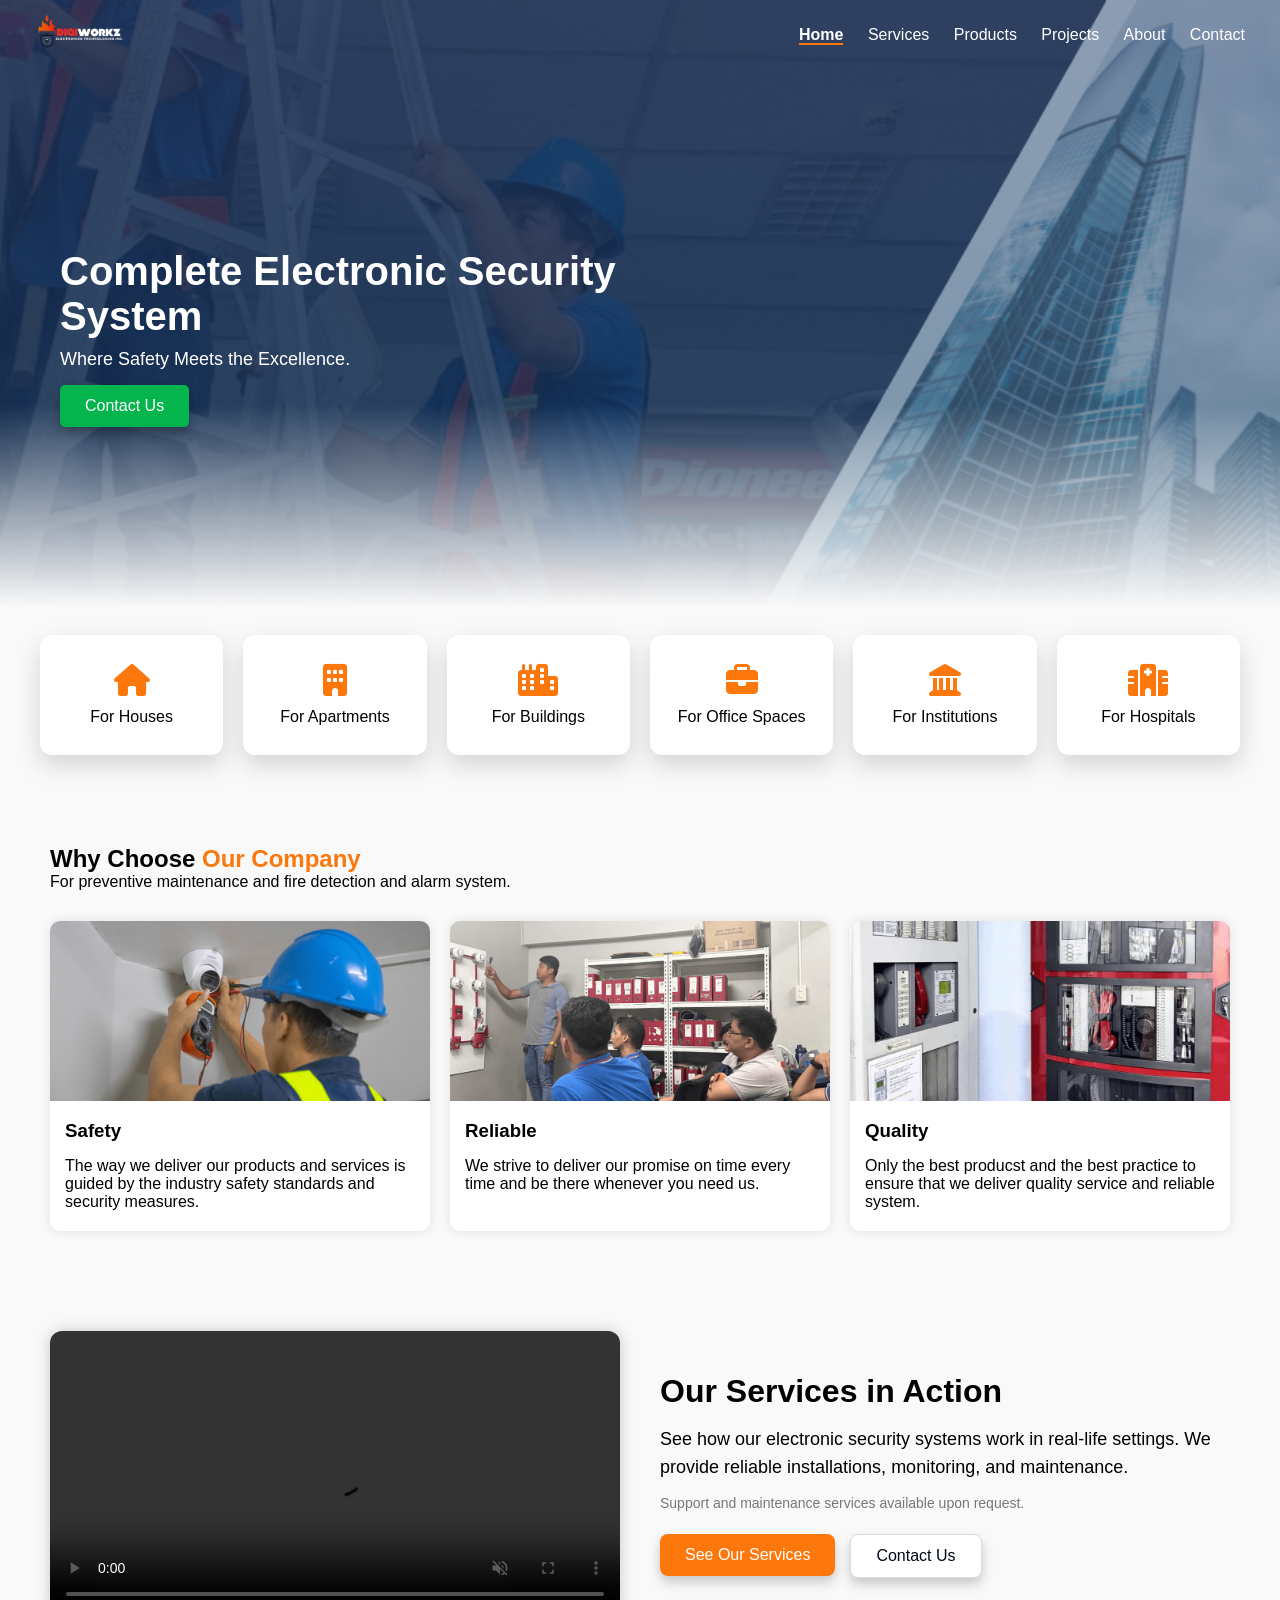
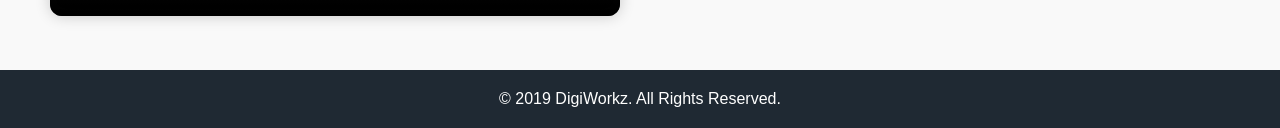
==== commit 84b60586: "Update index.html" ====
--- a/index.html
+++ b/index.html
@@ -120,7 +120,7 @@
 <section class="video-section">
   <div class="video-container">
   <video controls muted>
-    <source src="videos/our-services.mp4" type="video/mp4">
+    <source src="videos/our_services.mp4" type="video/mp4">
     Your browser does not support the video tag.
   </video>
 </div>
@@ -190,3 +190,4 @@
 
 </body>
 </html>
+
